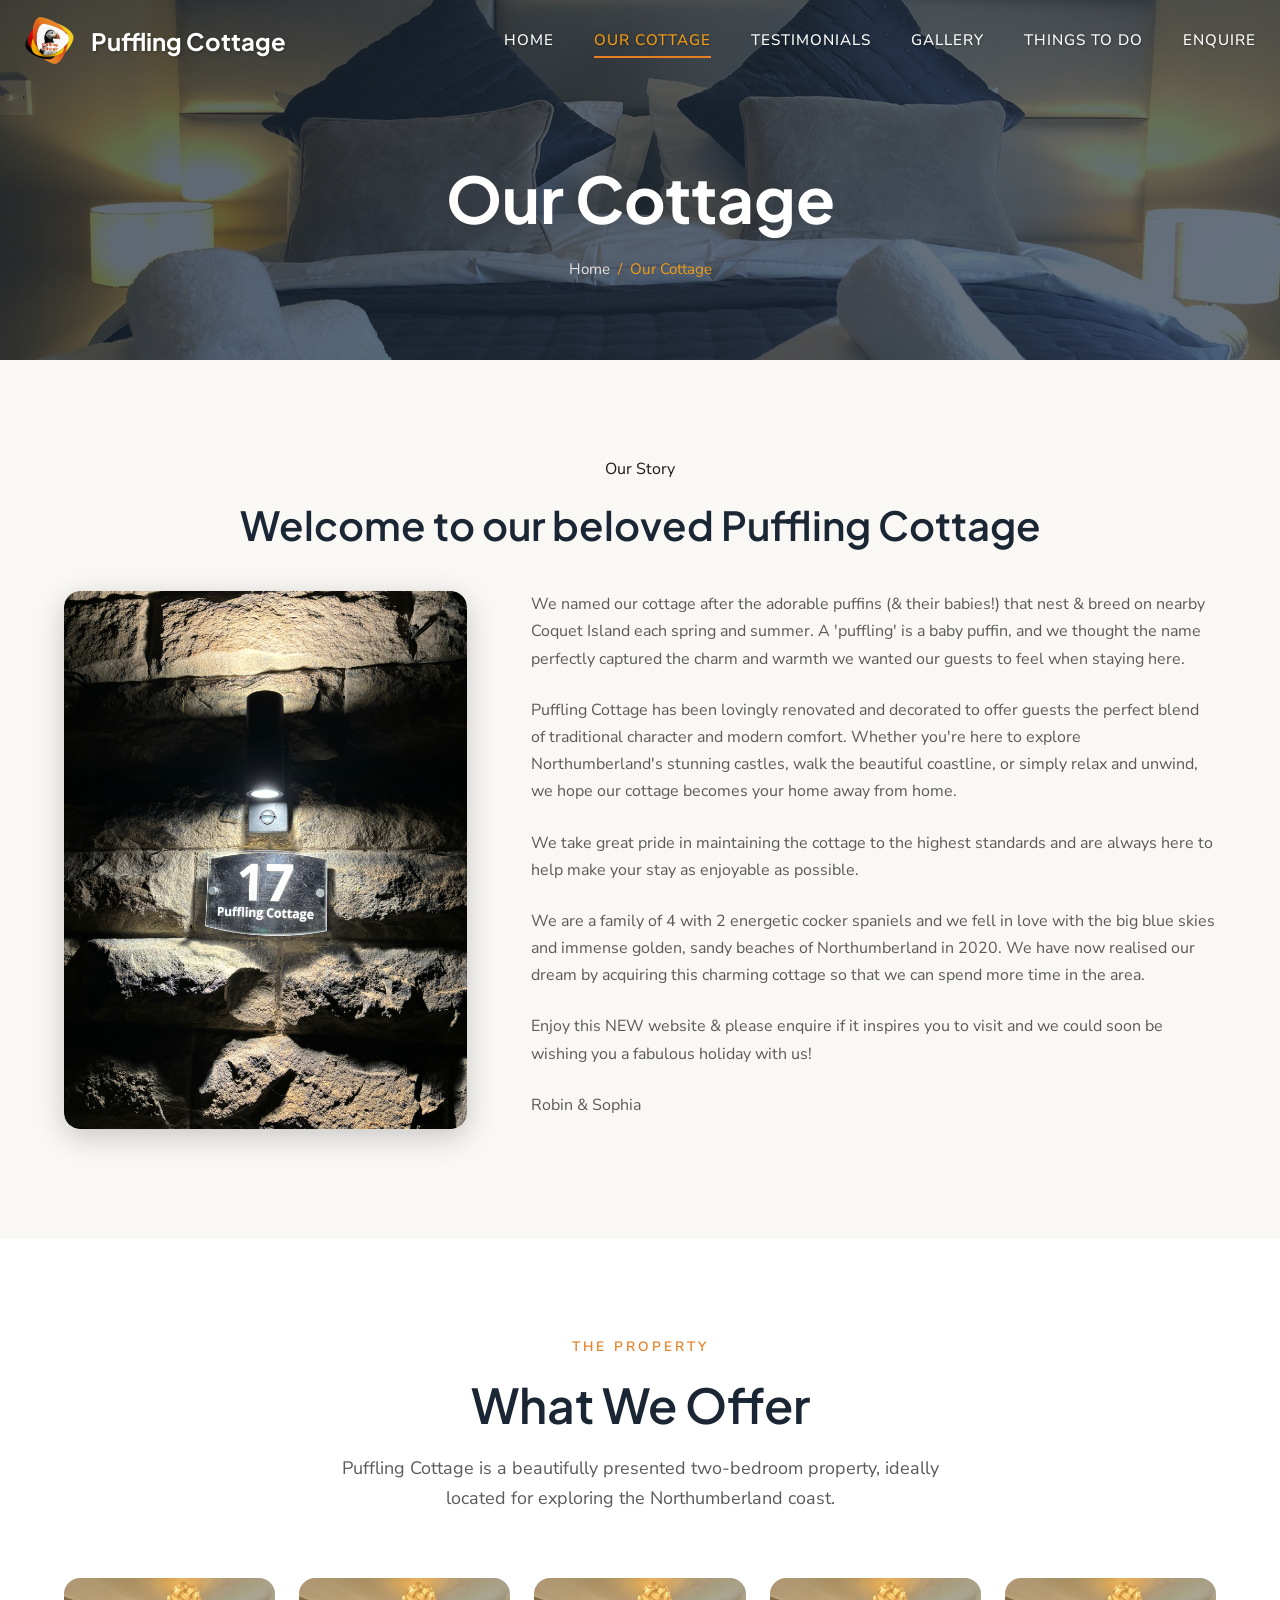
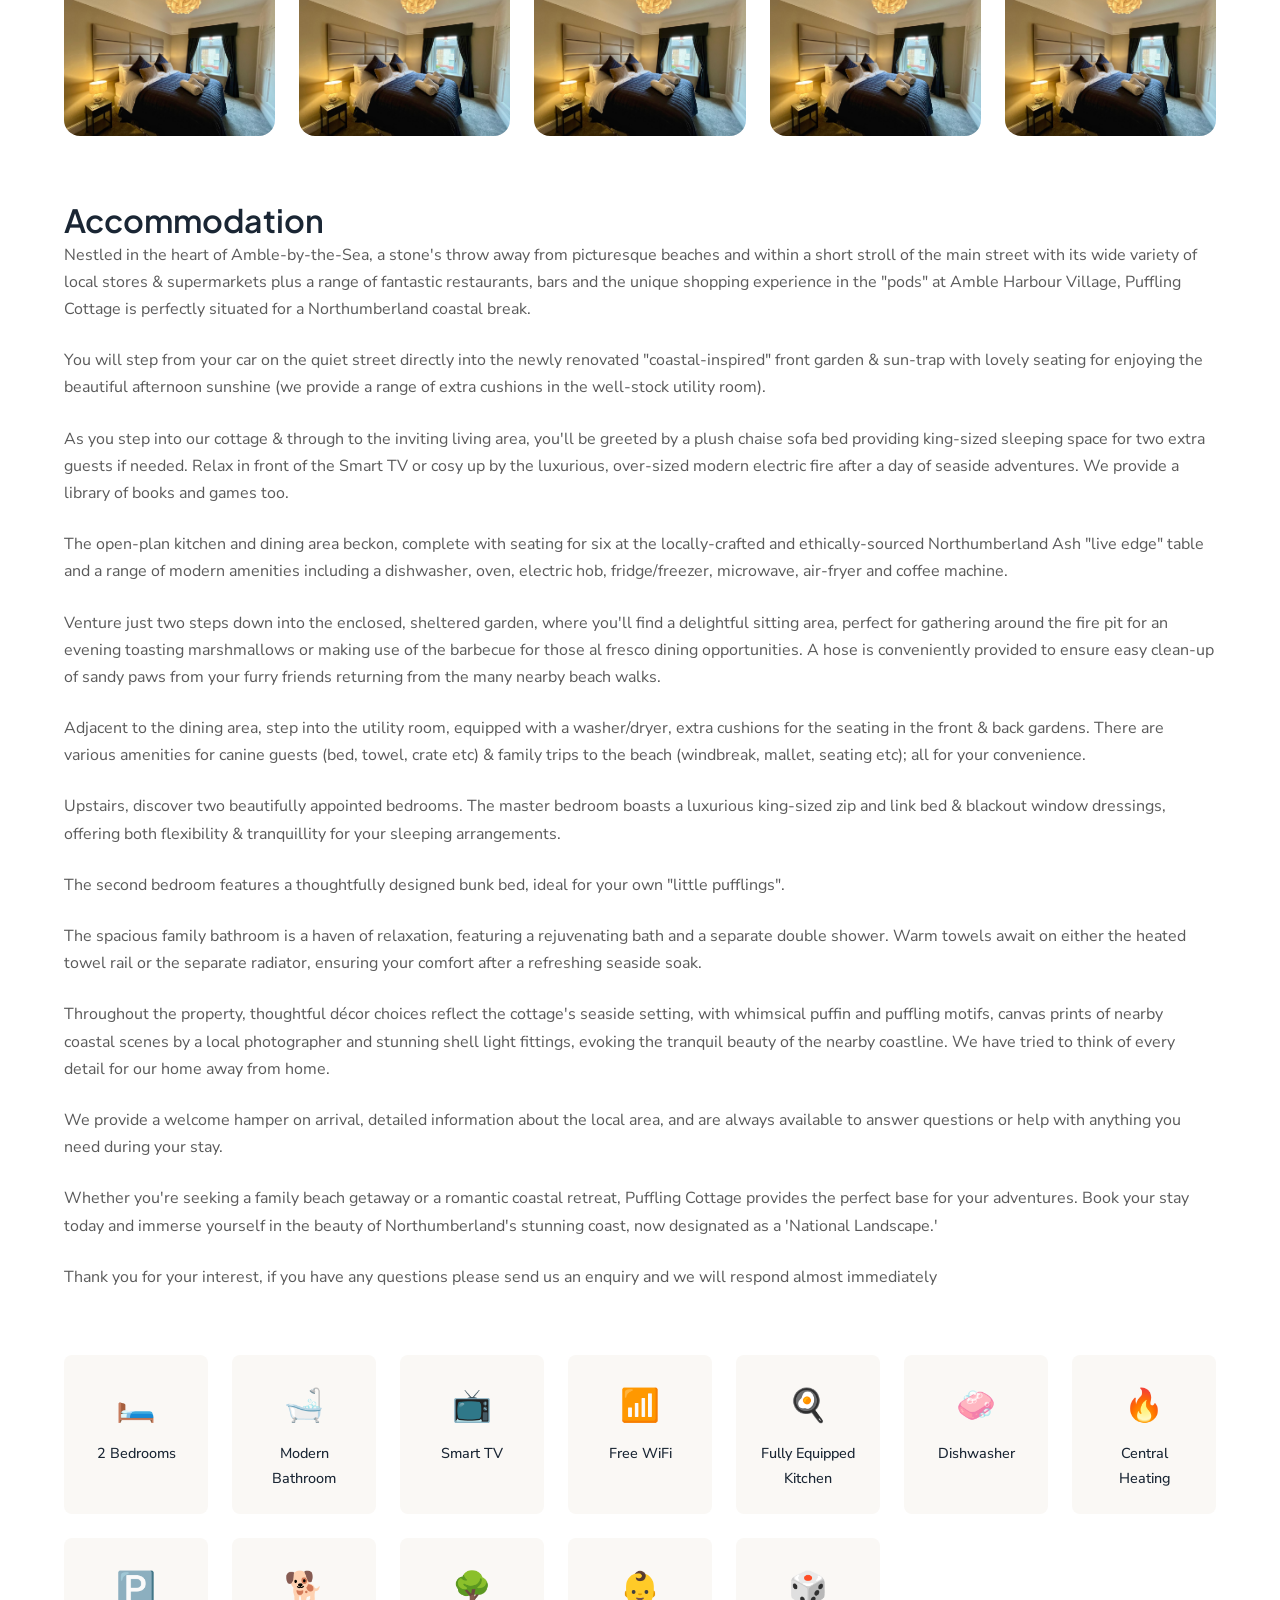
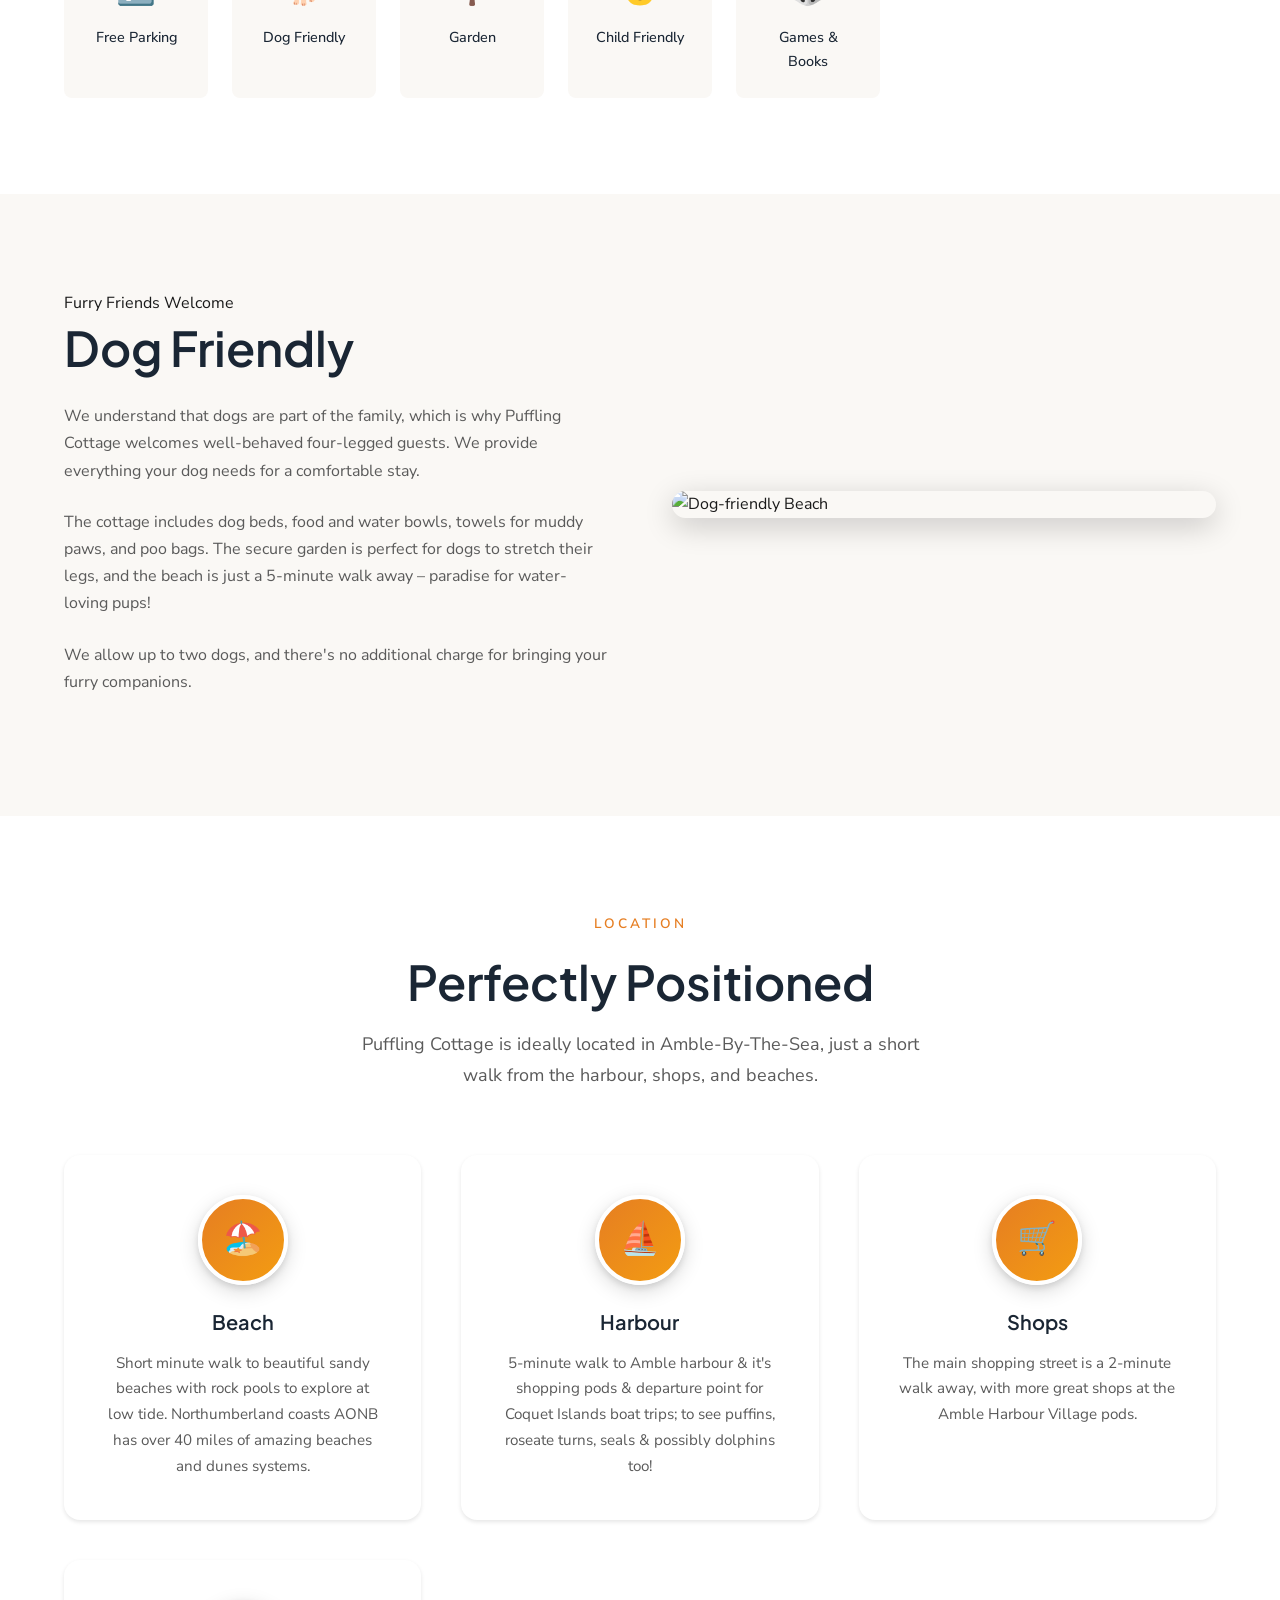
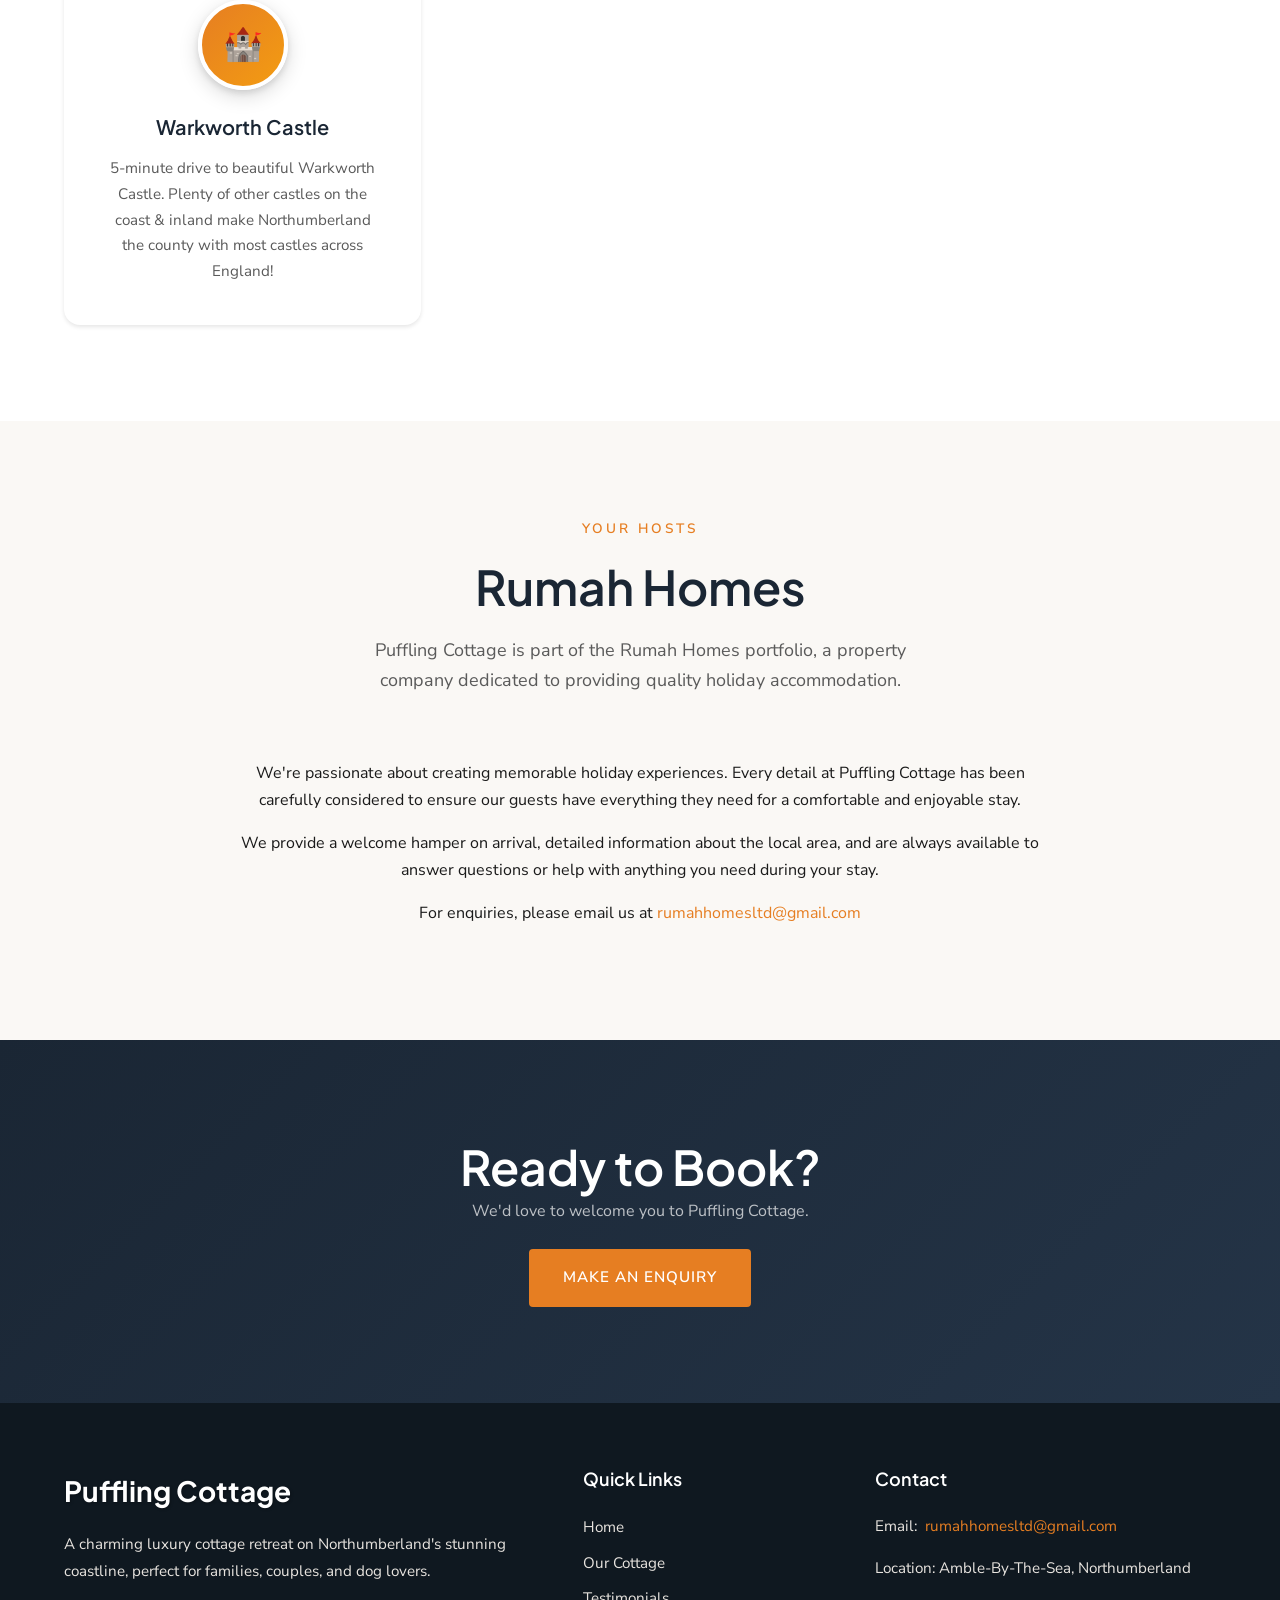
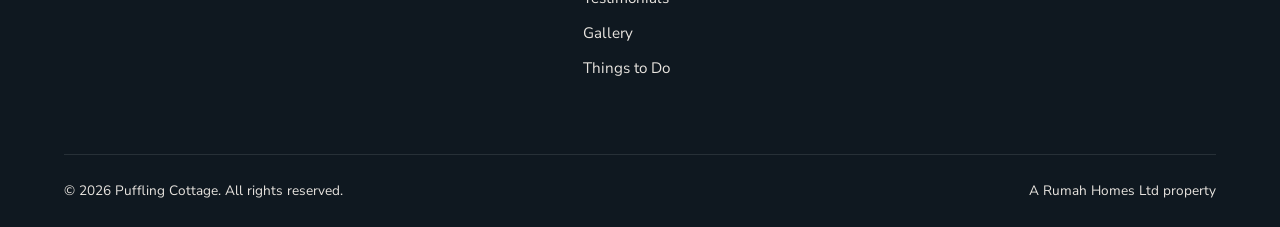
==== about.html @ c9fdc459 "Update about.html" ====
<!DOCTYPE html>
<html lang="en">
<head>
    <meta charset="UTF-8">
    <meta name="viewport" content="width=device-width, initial-scale=1.0">
    <meta name="description" content="About Puffling Cottage - Learn about our charming Northumberland holiday cottage, its amenities, and the story behind the name.">
    
    <title>Our Cottage | Puffling Cottage</title>
    
    <!-- Favicon -->
    <link rel="icon" type="image/png" href="images/New PuffCo Icon No Background 1.png">
    
    <!-- Stylesheets -->
    <link rel="stylesheet" href="css/styles.css">
    
    <!-- Page-specific styles -->
    <style>
        /* Welcome Section - Full Width Heading */
        .welcome-section-header {
            text-align: center;
            margin-bottom: var(--spacing-lg);
        }
        
        .welcome-section-header .overline {
            display: block;
            margin-bottom: var(--spacing-sm);
        }
        
        .welcome-section-header h2 {
            white-space: nowrap;
            font-size: clamp(1.5rem, 4vw, 2.5rem);
        }
        
        .welcome-content {
            display: grid;
            grid-template-columns: 35% 1fr;
            gap: var(--spacing-xl);
            align-items: start;
        }
        
        .welcome-content .about-image {
            width: 100%;
        }
        
        .welcome-content .about-image img {
            width: 100%;
            height: auto;
            border-radius: var(--radius-lg);
            object-fit: cover;
        }
        
        .welcome-content .about-text {
            flex: 1;
        }
        
        .welcome-content .about-text p {
            margin-bottom: var(--spacing-md);
        }
        
        /* Mobile adjustments for Welcome section */
        @media (max-width: 768px) {
            .welcome-section-header h2 {
                white-space: normal;
                font-size: 1.75rem;
            }
            
            .welcome-content {
                grid-template-columns: 1fr;
                gap: var(--spacing-lg);
            }
            
            .welcome-content .about-image {
                order: -1;
                max-width: 100%;
            }
        }
        
        /* Accommodation Images Gallery */
        .accommodation-gallery {
            display: grid;
            grid-template-columns: repeat(5, 1fr);
            gap: var(--spacing-md);
            margin-bottom: var(--spacing-xl);
        }
        
        .accommodation-gallery .gallery-item {
            position: relative;
            aspect-ratio: 4/3;
            border-radius: var(--radius-lg);
            overflow: hidden;
        }
        
        .accommodation-gallery .gallery-item img {
            width: 100%;
            height: 100%;
            object-fit: cover;
            transition: transform 0.3s ease;
        }
        
        .accommodation-gallery .gallery-item:hover img {
            transform: scale(1.05);
        }
        
        /* Tablet: 3 + 2 layout */
        @media (max-width: 1024px) {
            .accommodation-gallery {
                grid-template-columns: repeat(3, 1fr);
            }
        }
        
        /* Mobile: 2 + 2 + 1 layout */
        @media (max-width: 600px) {
            .accommodation-gallery {
                grid-template-columns: repeat(2, 1fr);
            }
        }
    </style>
</head>
<body>
    <!-- Header -->
    <header class="header scrolled">
        <div class="header-inner">
            <a href="index.html" class="logo">
                <img src="images/New PuffCo Icon No Background 1.png" alt="Puffling Cottage Logo">
                <span class="logo-text">Puffling Cottage</span>
            </a>
            
            <nav class="nav">
                <button class="nav-toggle" aria-label="Toggle navigation" aria-expanded="false">
                    <span></span>
                    <span></span>
                    <span></span>
                </button>
                
                <ul class="nav-list">
                    <li><a href="index.html" class="nav-link">Home</a></li>
                    <li><a href="about.html" class="nav-link active">Our Cottage</a></li>
                    <li><a href="testimonials.html" class="nav-link">Testimonials</a></li>
                    <li><a href="gallery.html" class="nav-link">Gallery</a></li>
                    <li><a href="recommendations.html" class="nav-link">Things to Do</a></li>
                    <li><a href="index.html#enquiry" class="nav-link">Enquire</a></li>
                </ul>
            </nav>
        </div>
    </header>

    <!-- Page Header -->
    <section class="page-header">
        <div class="page-header-background">
            <img src="images/Master_Bedroom_1.JPG" alt="Puffling Cottage Luxury Master Bedroom">
        </div>
        <div class="page-header-content">
            <h1>Our Cottage</h1>
            <div class="breadcrumb">
                <a href="index.html">Home</a>
                <span>/</span>
                <span>Our Cottage</span>
            </div>
        </div>
    </section>

    <!-- About The Cottage -->
    <section class="section">
        <div class="container">
            <div class="reveal">
                <!-- Full-width heading -->
                <div class="welcome-section-header">
                    <span class="overline">Our Story</span>
                    <h2>Welcome to our beloved Puffling Cottage</h2>
                </div>
                
                <!-- Image and text side by side -->
                <div class="welcome-content">
                    <div class="about-image">
                        <img src="images/Puffling_Cottage_Sign.jpeg" alt="Puffling Cottage Entrance">
                    </div>
                    <div class="about-text">
                        <p>We named our cottage after the adorable puffins (& their babies!) that nest & breed on nearby Coquet Island each spring and summer. A 'puffling' is a baby puffin, and we thought the name perfectly captured the charm and warmth we wanted our guests to feel when staying here.</p>
                        <p>Puffling Cottage has been lovingly renovated and decorated to offer guests the perfect blend of traditional character and modern comfort. Whether you're here to explore Northumberland's stunning castles, walk the beautiful coastline, or simply relax and unwind, we hope our cottage becomes your home away from home.</p>
                        <p>We take great pride in maintaining the cottage to the highest standards and are always here to help make your stay as enjoyable as possible.</p>
                        <p>We are a family of 4 with 2 energetic cocker spaniels and we fell in love with the big blue skies and immense golden, sandy beaches of Northumberland in 2020.  We have now realised our dream by acquiring this charming cottage so that we can spend more time in the area.</p>
                        <p>Enjoy this NEW website & please enquire if it inspires you to visit and we could soon be wishing you a fabulous holiday with us!</p>
                        <p>Robin & Sophia</p>
                    </div>
                </div>
            </div>
        </div>
    </section>

    <!-- The Property -->
    <section class="section bg-white">
        <div class="container">
            <div class="section-header reveal">
                <span class="overline">The Property</span>
                <h2>What We Offer</h2>
                <p class="subtitle">Puffling Cottage is a beautifully presented two-bedroom property, ideally located for exploring the Northumberland coast.</p>
            </div>
            
            <div class="reveal" style="margin-top: var(--spacing-xl);">
                <!-- 5-Image Gallery for Accommodation -->
                <div class="accommodation-gallery">
                    <div class="gallery-item">
                        <img src="images/Master_Bedroom_3.jpeg" alt="Luxury Master Bedroom">
                    </div>
                    <div class="gallery-item">
                        <img src="images/Master_Bedroom_3.jpeg" alt="Accommodation Image 2">
                    </div>
                    <div class="gallery-item">
                        <img src="images/Master_Bedroom_3.jpeg" alt="Accommodation Image 3">
                    </div>
                    <div class="gallery-item">
                        <img src="images/Master_Bedroom_3.jpeg" alt="Accommodation Image 4">
                    </div>
                    <div class="gallery-item">
                        <img src="images/Master_Bedroom_3.jpeg" alt="Accommodation Image 5">
                    </div>
                </div>
                
                <div class="about-text">
                    <h3>Accommodation</h3>
                    <p>Nestled in the heart of Amble-by-the-Sea, a stone's throw away from picturesque beaches and within a short stroll of the main street with its wide variety of local stores & supermarkets plus a range of fantastic restaurants, bars and the unique shopping experience in the "pods" at Amble Harbour Village, Puffling Cottage is perfectly situated for a Northumberland coastal break.</p>
                    <p>You will step from your car on the quiet street directly into the newly renovated "coastal-inspired" front garden & sun-trap with lovely seating for enjoying the beautiful afternoon sunshine (we provide a range of extra cushions in the well-stock utility room).</p> 
                    <p>As you step into our cottage & through to the inviting living area, you'll be greeted by a plush chaise sofa bed providing king-sized sleeping space for two extra guests if needed. Relax in front of the Smart TV or cosy up by the luxurious, over-sized modern electric fire after a day of seaside adventures. We provide a library of books and games too.</p>
                    <p>The open-plan kitchen and dining area beckon, complete with seating for six at the locally-crafted and ethically-sourced Northumberland Ash "live edge" table and a range of modern amenities including a dishwasher, oven, electric hob, fridge/freezer, microwave, air-fryer and coffee machine.</p>
                    <p>Venture just two steps down into the enclosed, sheltered garden, where you'll find a delightful sitting area, perfect for gathering around the fire pit for an evening toasting marshmallows or making use of the barbecue for those al fresco dining opportunities.  A hose is conveniently provided to ensure easy clean-up of sandy paws from your furry friends returning from the many nearby beach walks.</p>
                    <p>Adjacent to the dining area, step into the utility room, equipped with a washer/dryer, extra cushions for the seating in the front & back gardens. There are various amenities for canine guests (bed, towel, crate etc) & family trips to the beach (windbreak, mallet, seating etc); all for your convenience.</p>
                    <p>Upstairs, discover two beautifully appointed bedrooms. The master bedroom boasts a luxurious king-sized zip and link bed & blackout window dressings, offering both flexibility & tranquillity for your sleeping arrangements.</p>
                    <p>The second bedroom features a thoughtfully designed bunk bed, ideal for your own "little pufflings".</p>
                    <p>The spacious family bathroom is a haven of relaxation, featuring a rejuvenating bath and a separate double shower. Warm towels await on either the heated towel rail or the separate radiator, ensuring your comfort after a refreshing seaside soak.</p>
                    <p>Throughout the property, thoughtful décor choices reflect the cottage's seaside setting, with whimsical puffin and puffling motifs, canvas prints of nearby coastal scenes by a local photographer and stunning shell light fittings, evoking the tranquil beauty of the nearby coastline. We have tried to think of every detail for our home away from home.</p>
                    <p>We provide a welcome hamper on arrival, detailed information about the local area, and are always available to answer questions or help with anything you need during your stay.</p>
                    <p>Whether you're seeking a family beach getaway or a romantic coastal retreat, Puffling Cottage provides the perfect base for your adventures. Book your stay today and immerse yourself in the beauty of Northumberland's stunning coast, now designated as a 'National Landscape.'</p>
                    <p>Thank you for your interest, if you have any questions please send us an enquiry and we will respond almost immediately</p>
                </div>
            </div>
            
            <div class="amenities-grid reveal" style="margin-top: var(--spacing-xl);">
                <div class="amenity-item">
                    <span class="amenity-icon">🛏️</span>
                    <span>2 Bedrooms</span>
                </div>
                <div class="amenity-item">
                    <span class="amenity-icon">🛁</span>
                    <span>Modern Bathroom</span>
                </div>
                <div class="amenity-item">
                    <span class="amenity-icon">📺</span>
                    <span>Smart TV</span>
                </div>
                <div class="amenity-item">
                    <span class="amenity-icon">📶</span>
                    <span>Free WiFi</span>
                </div>
                <div class="amenity-item">
                    <span class="amenity-icon">🍳</span>
                    <span>Fully Equipped Kitchen</span>
                </div>
                <div class="amenity-item">
                    <span class="amenity-icon">🧼</span>
                    <span>Dishwasher</span>
                </div>
                <div class="amenity-item">
                    <span class="amenity-icon">🔥</span>
                    <span>Central Heating</span>
                </div>
                <div class="amenity-item">
                    <span class="amenity-icon">🅿️</span>
                    <span>Free Parking</span>
                </div>
                <div class="amenity-item">
                    <span class="amenity-icon">🐕</span>
                    <span>Dog Friendly</span>
                </div>
                <div class="amenity-item">
                    <span class="amenity-icon">🌳</span>
                    <span>Garden</span>
                </div>
                <div class="amenity-item">
                    <span class="amenity-icon">👶</span>
                    <span>Child Friendly</span>
                </div>
                <div class="amenity-item">
                    <span class="amenity-icon">🎲</span>
                    <span>Games & Books</span>
                </div>
            </div>
        </div>
    </section>

    <!-- Dog Friendly -->
    <section class="section">
        <div class="container">
            <div class="about-content reveal">
                <div class="about-text">
                    <span class="overline">Furry Friends Welcome</span>
                    <h2>Dog Friendly</h2>
                    <p>We understand that dogs are part of the family, which is why Puffling Cottage welcomes well-behaved four-legged guests. We provide everything your dog needs for a comfortable stay.</p>
                    <p>The cottage includes dog beds, food and water bowls, towels for muddy paws, and poo bags. The secure garden is perfect for dogs to stretch their legs, and the beach is just a 5-minute walk away – paradise for water-loving pups!</p>
                    <p>We allow up to two dogs, and there's no additional charge for bringing your furry companions.</p>
                </div>
                <div class="about-image">
                    <img src="images/IMG_1849.JPG" alt="Dog-friendly Beach">
                </div>
            </div>
        </div>
    </section>

    <!-- Location -->
    <section class="section bg-white">
        <div class="container">
            <div class="section-header reveal">
                <span class="overline">Location</span>
                <h2>Perfectly Positioned</h2>
                <p class="subtitle">Puffling Cottage is ideally located in Amble-By-The-Sea, just a short walk from the harbour, shops, and beaches.</p>
            </div>
            
            <div class="features-grid reveal" style="margin-top: var(--spacing-xl);">
                <div class="feature-card">
                    <div class="feature-icon">🏖️</div>
                    <h4>Beach</h4>
                    <p>Short minute walk to beautiful sandy beaches with rock pools to explore at low tide. Northumberland coasts AONB has over 40 miles of amazing beaches and dunes systems.</p>
                </div>
                <div class="feature-card">
                    <div class="feature-icon">⛵</div>
                    <h4>Harbour</h4>
                    <p>5-minute walk to Amble harbour & it's shopping pods & departure point for Coquet Islands boat trips; to see puffins, roseate turns, seals & possibly dolphins too!</p>
                </div>
                <div class="feature-card">
                    <div class="feature-icon">🛒</div>
                    <h4>Shops</h4>
                    <p>The main shopping street is a 2-minute walk away, with more great shops at the Amble Harbour Village pods.</p>
                </div>
                <div class="feature-card">
                    <div class="feature-icon">🏰</div>
                    <h4>Warkworth Castle</h4>
                    <p>5-minute drive to beautiful Warkworth Castle. Plenty of other castles on the coast & inland make Northumberland the county with most castles across England!</p>
                </div>
            </div>
        </div>
    </section>

    <!-- About Rumah Homes -->
    <section class="section">
        <div class="container">
            <div class="section-header reveal">
                <span class="overline">Your Hosts</span>
                <h2>Rumah Homes</h2>
                <p class="subtitle">Puffling Cottage is part of the Rumah Homes portfolio, a property company dedicated to providing quality holiday accommodation.</p>
            </div>
            
            <div class="text-center reveal" style="margin-top: var(--spacing-lg); max-width: 800px; margin-left: auto; margin-right: auto;">
                <p>We're passionate about creating memorable holiday experiences. Every detail at Puffling Cottage has been carefully considered to ensure our guests have everything they need for a comfortable and enjoyable stay.</p>
                <p>We provide a welcome hamper on arrival, detailed information about the local area, and are always available to answer questions or help with anything you need during your stay.</p>
                <p>For enquiries, please email us at <a href="mailto:rumahhomesltd@gmail.com" style="color: var(--color-orange);">rumahhomesltd@gmail.com</a></p>
            </div>
        </div>
    </section>

    <!-- Call to Action -->
    <section class="section enquiry-section">
        <div class="container text-center">
            <h2>Ready to Book?</h2>
            <p class="subtitle" style="color: rgba(255,255,255,0.7);">We'd love to welcome you to Puffling Cottage.</p>
            <div class="mt-2">
                <a href="index.html#enquiry" class="btn btn-primary">Make an Enquiry</a>
            </div>
        </div>
    </section>

    <!-- Footer -->
    <footer class="footer">
        <div class="container">
            <div class="footer-content">
                <div class="footer-brand">
                    <span class="logo-text">Puffling Cottage</span>
                    <p>A charming luxury cottage retreat on Northumberland's stunning coastline, perfect for families, couples, and dog lovers.</p>
                </div>
                
                <div class="footer-links">
                    <h4>Quick Links</h4>
                    <ul>
                        <li><a href="index.html">Home</a></li>
                        <li><a href="about.html">Our Cottage</a></li>
                        <li><a href="testimonials.html">Testimonials</a></li>
                        <li><a href="gallery.html">Gallery</a></li>
                        <li><a href="recommendations.html">Things to Do</a></li>
                    </ul>
                </div>
                
                <div class="footer-contact">
                    <h4>Contact</h4>
                    <p>Email: <a href="mailto:rumahhomesltd@gmail.com">rumahhomesltd@gmail.com</a></p>
                    <p>Location: Amble-By-The-Sea, Northumberland</p>
                </div>
            </div>
            
            <div class="footer-bottom">
                <p>&copy; 2026 Puffling Cottage. All rights reserved.</p>
                <p>A Rumah Homes Ltd property</p>
            </div>
        </div>
    </footer>

    <!-- Scripts -->
    <script src="js/main.js"></script>
</body>
</html>
---- css/styles.css ----
/* ============================================
   PUFFLING COTTAGE - Main Stylesheet
   Colour Palette: Deep navy, warm orange, golden yellow
   Fonts: Plus Jakarta Sans (headings) + Nunito Sans (body)
   ============================================ */

/* Google Fonts Import - Option 4: Plus Jakarta Sans + Nunito Sans */
@import url('https://fonts.googleapis.com/css2?family=Nunito+Sans:wght@300;400;500;600;700&family=Plus+Jakarta+Sans:wght@300;400;500;600;700;800&display=swap');

/* CSS Variables */
:root {
    /* Primary Colours */
    --color-navy: #1a2634;
    --color-navy-light: #243447;
    --color-navy-dark: #0f1820;
    
    /* Puffin Accent Colours */
    --color-orange: #e67e22;
    --color-orange-light: #f39c12;
    --color-orange-dark: #d35400;
    --color-yellow: #f1c40f;
    --color-yellow-light: #f7dc6f;
    
    /* Neutrals */
    --color-cream: #faf8f5;
    --color-cream-dark: #f0ebe3;
    --color-white: #ffffff;
    --color-gray-light: #e8e4df;
    --color-gray: #9a9a9a;
    --color-gray-dark: #5a5a5a;
    --color-black: #1a1a1a;
    
    /* Typography */
    --font-display: 'Plus Jakarta Sans', 'Segoe UI', Tahoma, sans-serif;
    --font-body: 'Nunito Sans', 'Segoe UI', Tahoma, sans-serif;
    
    /* Spacing */
    --spacing-xs: 0.5rem;
    --spacing-sm: 1rem;
    --spacing-md: 1.5rem;
    --spacing-lg: 2.5rem;
    --spacing-xl: 4rem;
    --spacing-xxl: 6rem;
    
    /* Transitions */
    --transition-fast: 0.2s ease;
    --transition-medium: 0.3s ease;
    --transition-slow: 0.5s ease;
    
    /* Shadows */
    --shadow-sm: 0 2px 4px rgba(0, 0, 0, 0.1);
    --shadow-md: 0 4px 12px rgba(0, 0, 0, 0.15);
    --shadow-lg: 0 8px 30px rgba(0, 0, 0, 0.2);
    --shadow-xl: 0 20px 50px rgba(0, 0, 0, 0.3);
    
    /* Border Radius */
    --radius-sm: 4px;
    --radius-md: 8px;
    --radius-lg: 16px;
    --radius-xl: 24px;
}

/* ============================================
   RESET & BASE STYLES
   ============================================ */

*, *::before, *::after {
    box-sizing: border-box;
    margin: 0;
    padding: 0;
}

html {
    scroll-behavior: smooth;
    font-size: 16px;
}

body {
    font-family: var(--font-body);
    font-size: 1rem;
    line-height: 1.7;
    color: var(--color-black);
    background-color: var(--color-cream);
    -webkit-font-smoothing: antialiased;
    -moz-osx-font-smoothing: grayscale;
}

img {
    max-width: 100%;
    height: auto;
    display: block;
}

a {
    color: var(--color-orange);
    text-decoration: none;
    transition: color var(--transition-fast);
}

a:hover {
    color: var(--color-orange-dark);
}

/* ============================================
   TYPOGRAPHY
   ============================================ */

h1, h2, h3, h4, h5, h6 {
    font-family: var(--font-display);
    font-weight: 600;
    line-height: 1.3;
    color: var(--color-navy);
}

h1 {
    font-size: clamp(2.5rem, 5vw, 4rem);
    font-weight: 700;
}

h2 {
    font-size: clamp(2rem, 4vw, 3rem);
}

h3 {
    font-size: clamp(1.5rem, 3vw, 2rem);
}

h4 {
    font-size: 1.25rem;
}

p {
    margin-bottom: var(--spacing-sm);
}

.text-accent {
    color: var(--color-orange);
}

.text-light {
    color: var(--color-white);
}

/* ============================================
   LAYOUT UTILITIES
   ============================================ */

.container {
    width: 100%;
    max-width: 1200px;
    margin: 0 auto;
    padding: 0 var(--spacing-md);
}

.container-wide {
    max-width: 1400px;
}

.container-narrow {
    max-width: 800px;
}

.section {
    padding: var(--spacing-xxl) 0;
}

.section-sm {
    padding: var(--spacing-xl) 0;
}

.section-dark {
    background-color: var(--color-navy);
    color: var(--color-white);
}

.section-dark h1,
.section-dark h2,
.section-dark h3,
.section-dark h4 {
    color: var(--color-white);
}

.section-cream {
    background-color: var(--color-cream-dark);
}

/* Background utilities */
.bg-white {
    background-color: var(--color-white);
}

.bg-cream {
    background-color: var(--color-cream);
}

.bg-cream-dark {
    background-color: var(--color-cream-dark);
}

/* ============================================
   HEADER & NAVIGATION
   ============================================ */

.header {
    position: fixed;
    top: 0;
    left: 0;
    right: 0;
    z-index: 1000;
    background-color: transparent;
    transition: background-color var(--transition-medium), box-shadow var(--transition-medium);
}

.header.scrolled {
    background-color: var(--color-navy);
    box-shadow: var(--shadow-md);
}

.header-inner {
    display: flex;
    justify-content: space-between;
    align-items: center;
    padding: var(--spacing-sm) var(--spacing-md);
    max-width: 1400px;
    margin: 0 auto;
}

.logo {
    display: flex;
    align-items: center;
    gap: var(--spacing-sm);
}

.logo img {
    height: 50px;
    width: auto;
}

.logo-text {
    font-family: var(--font-display);
    font-size: 1.5rem;
    font-weight: 700;
    color: var(--color-white);
    text-shadow: 1px 1px 3px rgba(0, 0, 0, 0.3);
}

.nav {
    display: flex;
    align-items: center;
}

.nav-list {
    display: flex;
    list-style: none;
    gap: var(--spacing-lg);
}

.nav-link {
    font-family: var(--font-body);
    font-size: 0.95rem;
    font-weight: 500;
    color: var(--color-white);
    text-transform: uppercase;
    letter-spacing: 1px;
    padding: var(--spacing-xs) 0;
    position: relative;
    text-shadow: 1px 1px 3px rgba(0, 0, 0, 0.3);
}

.nav-link::after {
    content: '';
    position: absolute;
    bottom: 0;
    left: 0;
    width: 0;
    height: 2px;
    background-color: var(--color-orange);
    transition: width var(--transition-medium);
}

.nav-link:hover,
.nav-link.active {
    color: var(--color-orange-light);
}

.nav-link:hover::after,
.nav-link.active::after {
    width: 100%;
}

/* Mobile Menu Toggle */
.nav-toggle {
    display: none;
    flex-direction: column;
    gap: 5px;
    background: none;
    border: none;
    cursor: pointer;
    padding: var(--spacing-xs);
}

.nav-toggle span {
    display: block;
    width: 25px;
    height: 2px;
    background-color: var(--color-white);
    transition: var(--transition-fast);
}

/* Mobile Navigation */
@media (max-width: 768px) {
    .nav-toggle {
        display: flex;
    }
    
    .nav-list {
        position: fixed;
        top: 70px;
        left: 0;
        right: 0;
        background-color: var(--color-navy);
        flex-direction: column;
        align-items: center;
        gap: 0;
        padding: var(--spacing-md) 0;
        transform: translateY(-150%);
        opacity: 0;
        transition: transform var(--transition-medium), opacity var(--transition-medium);
    }
    
    .nav-list.active {
        transform: translateY(0);
        opacity: 1;
    }
    
    .nav-link {
        padding: var(--spacing-sm) var(--spacing-md);
        text-shadow: none;
    }
}

/* ============================================
   HERO SECTION
   ============================================ */

.hero {
    position: relative;
    min-height: 100vh;
    display: flex;
    align-items: center;
    justify-content: center;
    overflow: hidden;
}

.hero-background {
    position: absolute;
    top: 0;
    left: 0;
    right: 0;
    bottom: 0;
    z-index: -1;
}

.hero-background img {
    width: 100%;
    height: 100%;
    object-fit: cover;
}

.hero-overlay {
    position: absolute;
    top: 0;
    left: 0;
    right: 0;
    bottom: 0;
    background: linear-gradient(
        135deg,
        rgba(26, 38, 52, 0.85) 0%,
        rgba(26, 38, 52, 0.6) 50%,
        rgba(26, 38, 52, 0.75) 100%
    );
}

.hero-content {
    position: relative;
    z-index: 1;
    text-align: center;
    padding: var(--spacing-xl);
    max-width: 900px;
}

.hero-logo {
    width: 150px;
    height: auto;
    margin: 0 auto var(--spacing-lg);
    animation: fadeInDown 1s ease;
}

.hero-title {
    font-size: clamp(3rem, 6vw, 5rem);
    color: var(--color-white);
    margin-bottom: var(--spacing-md);
    animation: fadeInUp 1s ease 0.2s both;
}

.hero-title .accent {
    color: var(--color-orange-light);
}

.hero-subtitle {
    font-family: var(--font-display);
    font-size: clamp(1.25rem, 2.5vw, 1.75rem);
    font-weight: 400;
    font-style: italic;
    color: var(--color-cream);
    margin-bottom: var(--spacing-lg);
    animation: fadeInUp 1s ease 0.4s both;
}

.hero-cta {
    display: flex;
    gap: var(--spacing-md);
    justify-content: center;
    flex-wrap: wrap;
    animation: fadeInUp 1s ease 0.6s both;
}

/* ============================================
   BUTTONS
   ============================================ */

.btn {
    display: inline-flex;
    align-items: center;
    justify-content: center;
    gap: var(--spacing-xs);
    padding: 0.875rem 2rem;
    font-family: var(--font-body);
    font-size: 0.95rem;
    font-weight: 600;
    text-transform: uppercase;
    letter-spacing: 1px;
    border: 2px solid transparent;
    border-radius: var(--radius-sm);
    cursor: pointer;
    transition: all var(--transition-medium);
}

.btn-primary {
    background-color: var(--color-orange);
    color: var(--color-white);
    border-color: var(--color-orange);
}

.btn-primary:hover {
    background-color: var(--color-orange-dark);
    border-color: var(--color-orange-dark);
    color: var(--color-white);
    transform: translateY(-2px);
    box-shadow: var(--shadow-md);
}

.btn-secondary {
    background-color: transparent;
    color: var(--color-white);
    border-color: var(--color-white);
}

.btn-secondary:hover {
    background-color: var(--color-white);
    color: var(--color-navy);
    transform: translateY(-2px);
}

.btn-outline {
    background-color: transparent;
    color: var(--color-orange);
    border-color: var(--color-orange);
}

.btn-outline:hover {
    background-color: var(--color-orange);
    color: var(--color-white);
    transform: translateY(-2px);
}

/* ============================================
   SECTION HEADERS
   ============================================ */

.section-header {
    text-align: center;
    margin-bottom: var(--spacing-xl);
}

.section-header .overline {
    display: block;
    font-family: var(--font-body);
    font-size: 0.85rem;
    font-weight: 600;
    text-transform: uppercase;
    letter-spacing: 3px;
    color: var(--color-orange);
    margin-bottom: var(--spacing-sm);
}

.section-header h2 {
    margin-bottom: var(--spacing-sm);
}

.section-header .subtitle {
    font-size: 1.125rem;
    color: var(--color-gray-dark);
    max-width: 600px;
    margin: 0 auto;
}

.section-dark .section-header .subtitle {
    color: var(--color-gray-light);
}

/* Enquiry section header text colors */
.enquiry-section .section-header h2 {
    color: var(--color-white);
}

.enquiry-section .section-header .subtitle {
    color: var(--color-gray-light);
}

/* Direct h2 and subtitle styling for enquiry-section (without section-header wrapper) */
.enquiry-section h2 {
    color: var(--color-white);
}

.enquiry-section .subtitle {
    color: rgba(255, 255, 255, 0.7);
}

/* Decorative Divider */
.divider {
    display: flex;
    align-items: center;
    justify-content: center;
    gap: var(--spacing-sm);
    margin: var(--spacing-md) 0;
}

.divider::before,
.divider::after {
    content: '';
    width: 50px;
    height: 1px;
    background-color: var(--color-orange);
}

.divider-icon {
    font-size: 1.5rem;
}

/* Divider with photo icon */
.divider-icon img {
    width: 60px;
    height: 60px;
    border-radius: 50%;
    object-fit: cover;
    box-shadow: 0 4px 15px rgba(0, 0, 0, 0.2);
    border: 3px solid var(--color-orange);
}

/* ============================================
   FEATURE CARDS WITH PHOTO ICONS
   ============================================ */

.features-grid {
    display: grid;
    grid-template-columns: repeat(auto-fit, minmax(280px, 1fr));
    gap: var(--spacing-lg);
}

.feature-card {
    background-color: var(--color-white);
    padding: var(--spacing-lg);
    border-radius: var(--radius-lg);
    text-align: center;
    box-shadow: var(--shadow-sm);
    transition: transform var(--transition-medium), box-shadow var(--transition-medium);
}

.feature-card:hover {
    transform: translateY(-5px);
    box-shadow: var(--shadow-lg);
}

/* Photo Icon Styling - Rounded with Shadow */
.feature-icon {
    width: 90px;
    height: 90px;
    margin: 0 auto var(--spacing-md);
    border-radius: 50%;
    display: flex;
    align-items: center;
    justify-content: center;
    font-size: 2rem;
    overflow: hidden;
    box-shadow: 0 6px 20px rgba(0, 0, 0, 0.15), 0 3px 6px rgba(0, 0, 0, 0.1);
    border: 4px solid var(--color-white);
    position: relative;
    transition: transform var(--transition-medium), box-shadow var(--transition-medium);
}

.feature-card:hover .feature-icon {
    transform: scale(1.05);
    box-shadow: 0 8px 25px rgba(0, 0, 0, 0.2), 0 4px 8px rgba(0, 0, 0, 0.12);
}

/* Photo icons */
.feature-icon.photo-icon {
    background-color: var(--color-gray-light);
}

.feature-icon.photo-icon img {
    width: 100%;
    height: 100%;
    object-fit: cover;
}

/* Emoji/text icons - gradient background */
.feature-icon:not(.photo-icon) {
    background: linear-gradient(135deg, var(--color-orange) 0%, var(--color-orange-light) 100%);
    color: var(--color-white);
}

.feature-card h4 {
    margin-bottom: var(--spacing-sm);
    color: var(--color-navy);
}

.feature-card p {
    color: var(--color-gray-dark);
    font-size: 0.95rem;
    margin-bottom: 0;
}

/* ============================================
   GALLERY
   ============================================ */

.gallery-grid {
    display: grid;
    grid-template-columns: repeat(auto-fit, minmax(280px, 1fr));
    gap: var(--spacing-md);
}

.gallery-item {
    position: relative;
    border-radius: var(--radius-lg);
    overflow: hidden;
    aspect-ratio: 4/3;
    cursor: pointer;
}

.gallery-item img {
    width: 100%;
    height: 100%;
    object-fit: cover;
    transition: transform var(--transition-slow);
}

.gallery-item:hover img {
    transform: scale(1.05);
}

.gallery-item-overlay {
    position: absolute;
    top: 0;
    left: 0;
    right: 0;
    bottom: 0;
    background: linear-gradient(to top, rgba(26, 38, 52, 0.9) 0%, transparent 50%);
    display: flex;
    align-items: flex-end;
    padding: var(--spacing-md);
    opacity: 0;
    transition: opacity var(--transition-medium);
}

.gallery-item:hover .gallery-item-overlay {
    opacity: 1;
}

.gallery-item-caption {
    color: var(--color-white);
    font-weight: 500;
}

/* Reveal animation for gallery items */
.gallery-grid .gallery-item {
    opacity: 0;
    transform: translateY(20px);
    animation: galleryReveal 0.5s ease forwards;
}

.gallery-grid .gallery-item:nth-child(1) { animation-delay: 0.1s; }
.gallery-grid .gallery-item:nth-child(2) { animation-delay: 0.15s; }
.gallery-grid .gallery-item:nth-child(3) { animation-delay: 0.2s; }
.gallery-grid .gallery-item:nth-child(4) { animation-delay: 0.25s; }
.gallery-grid .gallery-item:nth-child(5) { animation-delay: 0.3s; }
.gallery-grid .gallery-item:nth-child(6) { animation-delay: 0.35s; }
.gallery-grid .gallery-item:nth-child(7) { animation-delay: 0.4s; }
.gallery-grid .gallery-item:nth-child(8) { animation-delay: 0.45s; }
.gallery-grid .gallery-item:nth-child(9) { animation-delay: 0.5s; }
.gallery-grid .gallery-item:nth-child(10) { animation-delay: 0.55s; }
.gallery-grid .gallery-item:nth-child(11) { animation-delay: 0.6s; }
.gallery-grid .gallery-item:nth-child(12) { animation-delay: 0.65s; }

@keyframes galleryReveal {
    to {
        opacity: 1;
        transform: translateY(0);
    }
}

/* Gallery Preview (Homepage - 3 items) */
.gallery-preview {
    display: grid;
    grid-template-columns: repeat(3, 1fr);
    gap: var(--spacing-md);
}

@media (max-width: 768px) {
    .gallery-preview {
        grid-template-columns: 1fr;
    }
}

/* Featured Gallery (Homepage - 5 items grid) */
.gallery-featured {
    display: grid;
    grid-template-columns: repeat(6, 1fr);
    grid-template-rows: repeat(2, 250px);
    gap: var(--spacing-md);
}

.gallery-featured .gallery-item:nth-child(1) {
    grid-column: span 2;
    grid-row: span 2;
}

.gallery-featured .gallery-item:nth-child(2),
.gallery-featured .gallery-item:nth-child(3) {
    grid-column: span 2;
}

.gallery-featured .gallery-item:nth-child(4),
.gallery-featured .gallery-item:nth-child(5) {
    grid-column: span 2;
}

@media (max-width: 992px) {
    .gallery-featured {
        grid-template-columns: repeat(2, 1fr);
        grid-template-rows: auto;
    }
    
    .gallery-featured .gallery-item {
        grid-column: span 1 !important;
        grid-row: span 1 !important;
        aspect-ratio: 4/3;
    }
    
    .gallery-featured .gallery-item:nth-child(1) {
        grid-column: span 2 !important;
    }
}

/* ============================================
   LIGHTBOX
   ============================================ */

.lightbox {
    position: fixed;
    top: 0;
    left: 0;
    right: 0;
    bottom: 0;
    background-color: rgba(0, 0, 0, 0.95);
    z-index: 2000;
    display: none;
    align-items: center;
    justify-content: center;
    opacity: 0;
    transition: opacity var(--transition-medium);
}

.lightbox.active {
    display: flex;
    opacity: 1;
}

.lightbox-content {
    position: relative;
    max-width: 90vw;
    max-height: 90vh;
}

.lightbox-content img {
    max-width: 100%;
    max-height: 85vh;
    object-fit: contain;
    border-radius: var(--radius-sm);
}

.lightbox-close {
    position: absolute;
    top: -40px;
    right: 0;
    background: none;
    border: none;
    color: var(--color-white);
    font-size: 2rem;
    cursor: pointer;
    padding: var(--spacing-xs);
    transition: color var(--transition-fast);
}

.lightbox-close:hover {
    color: var(--color-orange);
}

.lightbox-nav {
    position: absolute;
    top: 50%;
    transform: translateY(-50%);
    background: rgba(255, 255, 255, 0.1);
    border: none;
    color: var(--color-white);
    font-size: 2rem;
    padding: var(--spacing-md) var(--spacing-sm);
    cursor: pointer;
    transition: background var(--transition-fast);
}

.lightbox-nav:hover {
    background: rgba(255, 255, 255, 0.2);
}

.lightbox-prev {
    left: -60px;
}

.lightbox-next {
    right: -60px;
}

.lightbox-caption {
    text-align: center;
    color: var(--color-white);
    margin-top: var(--spacing-sm);
    font-size: 0.95rem;
}

/* ============================================
   TESTIMONIALS - Masonry Style Layout
   ============================================ */

/* Masonry-style layout using CSS columns for variable height cards */
.testimonials-grid {
    column-count: 2;
    column-gap: var(--spacing-lg);
}

.testimonial-card {
    background-color: var(--color-white);
    padding: var(--spacing-lg);
    border-radius: var(--radius-lg);
    box-shadow: var(--shadow-sm);
    position: relative;
    break-inside: avoid;
    margin-bottom: var(--spacing-lg);
    display: inline-block;
    width: 100%;
}

.testimonial-card::before {
    content: '"';
    font-family: var(--font-display);
    font-size: 6rem;
    color: var(--color-orange);
    opacity: 0.2;
    position: absolute;
    top: 10px;
    left: 20px;
    line-height: 1;
}

.testimonial-stars {
    display: flex;
    gap: 4px;
    margin-bottom: var(--spacing-md);
}

.testimonial-stars .star {
    color: var(--color-yellow);
    font-size: 1.25rem;
}

.testimonial-stars .star.empty {
    color: var(--color-gray-light);
}

.testimonial-text {
    font-size: 1.05rem;
    line-height: 1.8;
    color: var(--color-gray-dark);
    margin-bottom: var(--spacing-md);
    position: relative;
    z-index: 1;
}

.testimonial-author {
    display: flex;
    align-items: center;
    gap: var(--spacing-sm);
    padding-top: var(--spacing-md);
    border-top: 1px solid var(--color-gray-light);
}

.testimonial-author-avatar {
    width: 50px;
    height: 50px;
    border-radius: 50%;
    background: linear-gradient(135deg, var(--color-orange) 0%, var(--color-orange-light) 100%);
    display: flex;
    align-items: center;
    justify-content: center;
    font-family: var(--font-display);
    font-size: 1.25rem;
    font-weight: 600;
    color: var(--color-white);
    flex-shrink: 0;
}

.testimonial-author-info h5 {
    font-family: var(--font-body);
    font-weight: 600;
    font-size: 1rem;
    margin-bottom: 2px;
}

.testimonial-author-info span {
    font-size: 0.85rem;
    color: var(--color-gray);
}

/* Featured Testimonials (Homepage - 2 columns) */
.testimonials-featured {
    column-count: 2;
    column-gap: var(--spacing-lg);
}

/* Rating Summary */
.rating-summary {
    text-align: center;
    margin-bottom: var(--spacing-xl);
    padding: var(--spacing-lg);
    background-color: var(--color-white);
    border-radius: var(--radius-lg);
    box-shadow: var(--shadow-sm);
    max-width: 400px;
    margin-left: auto;
    margin-right: auto;
}

.rating-summary .average-score {
    font-family: var(--font-display);
    font-size: 4rem;
    font-weight: 700;
    color: var(--color-navy);
    line-height: 1;
    margin-bottom: var(--spacing-xs);
}

.rating-summary .rating-stars {
    display: flex;
    justify-content: center;
    gap: 4px;
    margin-bottom: var(--spacing-sm);
}

.rating-summary .rating-stars .star {
    color: var(--color-yellow);
    font-size: 1.75rem;
}

.rating-summary .review-count {
    color: var(--color-gray);
    font-size: 0.95rem;
    margin-bottom: 0;
}

@media (max-width: 768px) {
    .testimonials-grid,
    .testimonials-featured {
        column-count: 1;
    }
}

/* ============================================
   RECOMMENDATIONS
   ============================================ */

.recommendations-grid {
    display: grid;
    grid-template-columns: repeat(auto-fit, minmax(320px, 1fr));
    gap: var(--spacing-lg);
}

.recommendation-card {
    background-color: var(--color-white);
    border-radius: var(--radius-lg);
    overflow: hidden;
    box-shadow: var(--shadow-sm);
    transition: transform var(--transition-medium), box-shadow var(--transition-medium);
}

.recommendation-card:hover {
    transform: translateY(-5px);
    box-shadow: var(--shadow-lg);
}

.recommendation-image {
    position: relative;
    height: 200px;
    overflow: hidden;
}

.recommendation-image img {
    width: 100%;
    height: 100%;
    object-fit: cover;
    transition: transform var(--transition-slow);
}

.recommendation-card:hover .recommendation-image img {
    transform: scale(1.05);
}

/* Small badge/label for recommendation cards (optional use) */
.recommendation-badge {
    position: absolute;
    top: var(--spacing-sm);
    left: var(--spacing-sm);
    background-color: var(--color-orange);
    color: var(--color-white);
    font-size: 0.75rem;
    font-weight: 600;
    text-transform: uppercase;
    letter-spacing: 1px;
    padding: 4px 12px;
    border-radius: var(--radius-sm);
}

/* Section wrapper for recommendation categories (Castles, Nature, Food, etc.) */
.recommendation-section {
    margin-bottom: var(--spacing-lg);
}

.recommendation-content {
    padding: var(--spacing-md);
}

.recommendation-content h4 {
    margin-bottom: var(--spacing-xs);
}

.recommendation-content p {
    color: var(--color-gray-dark);
    font-size: 0.95rem;
    margin-bottom: var(--spacing-sm);
}

.recommendation-meta {
    display: flex;
    gap: var(--spacing-md);
    font-size: 0.85rem;
    color: var(--color-gray);
}

.recommendation-meta span {
    display: flex;
    align-items: center;
    gap: 4px;
}

/* ============================================
   ENQUIRY FORM
   ============================================ */

.enquiry-section {
    background: linear-gradient(135deg, var(--color-navy) 0%, var(--color-navy-light) 100%);
}

/* Two-column layout wrapper */
.enquiry-wrapper {
    display: grid;
    grid-template-columns: 1fr 1.2fr;
    gap: var(--spacing-xl);
    align-items: start;
}

.enquiry-info h2 {
    color: var(--color-white);
    margin-bottom: var(--spacing-md);
}

.enquiry-info p {
    color: var(--color-gray-light);
    margin-bottom: var(--spacing-lg);
}

.enquiry-contact-item {
    display: flex;
    align-items: center;
    gap: var(--spacing-sm);
    margin-bottom: var(--spacing-md);
    color: var(--color-cream);
}

.enquiry-contact-item .icon {
    width: 40px;
    height: 40px;
    background-color: var(--color-orange);
    border-radius: 50%;
    display: flex;
    align-items: center;
    justify-content: center;
    font-size: 1rem;
}

/* Standalone form styling (new index.html structure) */
.enquiry-form {
    background-color: var(--color-white);
    padding: var(--spacing-xl);
    border-radius: var(--radius-lg);
    box-shadow: var(--shadow-xl);
    max-width: 800px;
    margin: 0 auto;
}

.enquiry-form h3 {
    margin-bottom: var(--spacing-md);
}

.form-row {
    display: grid;
    grid-template-columns: repeat(2, 1fr);
    gap: var(--spacing-md);
    margin-bottom: var(--spacing-md);
}

@media (max-width: 600px) {
    .form-row {
        grid-template-columns: 1fr;
    }
}

.form-group {
    margin-bottom: var(--spacing-sm);
}

.form-group.full-width {
    grid-column: 1 / -1;
}

.form-group label {
    display: block;
    font-weight: 500;
    margin-bottom: var(--spacing-xs);
    color: var(--color-navy);
}

.form-group label .required {
    color: var(--color-orange);
}

.form-group input,
.form-group select,
.form-group textarea {
    width: 100%;
    padding: 0.875rem 1rem;
    font-family: var(--font-body);
    font-size: 1rem;
    border: 2px solid var(--color-gray-light);
    border-radius: var(--radius-sm);
    transition: border-color var(--transition-fast), box-shadow var(--transition-fast);
    background-color: var(--color-white);
}

.form-group input:focus,
.form-group select:focus,
.form-group textarea:focus {
    outline: none;
    border-color: var(--color-orange);
    box-shadow: 0 0 0 3px rgba(230, 126, 34, 0.2);
}

.form-group textarea {
    resize: vertical;
    min-height: 120px;
}

.form-group-inline {
    display: flex;
    gap: var(--spacing-md);
}

.form-group-inline .form-group {
    flex: 1;
}

.form-submit {
    text-align: center;
    margin-top: var(--spacing-md);
}

@media (max-width: 992px) {
    .enquiry-wrapper {
        grid-template-columns: 1fr;
    }
}

/* ============================================
   ABOUT PAGE
   ============================================ */

.about-hero {
    position: relative;
    min-height: 50vh;
    display: flex;
    align-items: center;
    justify-content: center;
}

.about-content {
    display: grid;
    grid-template-columns: 1fr 1fr;
    gap: var(--spacing-xl);
    align-items: center;
}

.about-text h2 {
    margin-bottom: var(--spacing-md);
}

.about-text p {
    color: var(--color-gray-dark);
    margin-bottom: var(--spacing-md);
}

.about-image {
    border-radius: var(--radius-lg);
    overflow: hidden;
    box-shadow: var(--shadow-lg);
}

.about-image img {
    width: 100%;
    height: auto;
}

@media (max-width: 768px) {
    .about-content {
        grid-template-columns: 1fr;
    }
}

/* Property Highlights */
.highlights-list {
    list-style: none;
}

.highlights-list li {
    display: flex;
    align-items: flex-start;
    gap: var(--spacing-sm);
    margin-bottom: var(--spacing-sm);
}

.highlights-list .check-icon {
    color: var(--color-orange);
    font-size: 1.25rem;
    flex-shrink: 0;
    margin-top: 2px;
}

/* Amenities Grid */
.amenities-grid {
    display: grid;
    grid-template-columns: repeat(auto-fit, minmax(140px, 1fr));
    gap: var(--spacing-md);
}

.amenity-item {
    display: flex;
    flex-direction: column;
    align-items: center;
    text-align: center;
    padding: var(--spacing-md);
    background-color: var(--color-cream);
    border-radius: var(--radius-md);
    transition: transform var(--transition-fast), box-shadow var(--transition-fast);
}

.amenity-item:hover {
    transform: translateY(-3px);
    box-shadow: var(--shadow-sm);
}

.amenity-icon {
    font-size: 2rem;
    margin-bottom: var(--spacing-xs);
}

.amenity-item span:last-child {
    font-size: 0.9rem;
    font-weight: 500;
    color: var(--color-navy);
}

/* ============================================
   FOOTER
   ============================================ */

.footer {
    background-color: var(--color-navy-dark);
    color: var(--color-gray-light);
    padding: var(--spacing-xl) 0 var(--spacing-md);
}

/* New footer structure (footer-content) */
.footer-content {
    display: grid;
    grid-template-columns: 2fr 1fr 1.5fr;
    gap: var(--spacing-xl);
    margin-bottom: var(--spacing-xl);
}

.footer-content .logo-text {
    font-size: 1.75rem;
    margin-bottom: var(--spacing-sm);
    display: block;
}

.footer-content > div h4 {
    font-family: var(--font-display);
    font-size: 1.125rem;
    font-weight: 600;
    color: var(--color-white);
    margin-bottom: var(--spacing-md);
}

.footer-content ul {
    list-style: none;
}

.footer-content ul li {
    margin-bottom: var(--spacing-xs);
}

.footer-content ul a,
.footer-links a {
    color: var(--color-gray-light);
    font-size: 0.95rem;
    transition: color var(--transition-fast);
}

.footer-content ul a:hover,
.footer-links a:hover {
    color: var(--color-orange-light);
}

/* Legacy footer structure (footer-grid) */
.footer-grid {
    display: grid;
    grid-template-columns: 2fr 1fr 1fr 1.5fr;
    gap: var(--spacing-xl);
    margin-bottom: var(--spacing-xl);
}

.footer-brand .logo {
    margin-bottom: var(--spacing-md);
}

.footer-brand .logo img {
    height: 60px;
}

.footer-brand p {
    font-size: 0.95rem;
    line-height: 1.8;
    margin-bottom: 0;
}

.footer-heading {
    font-family: var(--font-display);
    font-size: 1.125rem;
    font-weight: 600;
    color: var(--color-white);
    margin-bottom: var(--spacing-md);
}

.footer-links {
    list-style: none;
}

.footer-links li {
    margin-bottom: var(--spacing-xs);
}

.footer-contact p {
    display: flex;
    align-items: center;
    gap: var(--spacing-xs);
    margin-bottom: var(--spacing-sm);
    font-size: 0.95rem;
}

.footer-contact .icon {
    color: var(--color-orange);
}

.footer-bottom {
    padding-top: var(--spacing-md);
    border-top: 1px solid rgba(255, 255, 255, 0.1);
    display: flex;
    justify-content: space-between;
    align-items: center;
    flex-wrap: wrap;
    gap: var(--spacing-sm);
}

.footer-bottom p {
    font-size: 0.85rem;
    margin-bottom: 0;
}

.footer-bottom a {
    color: var(--color-orange-light);
}

@media (max-width: 992px) {
    .footer-grid,
    .footer-content {
        grid-template-columns: 1fr 1fr;
    }
}

@media (max-width: 576px) {
    .footer-grid,
    .footer-content {
        grid-template-columns: 1fr;
    }
    
    .footer-bottom {
        flex-direction: column;
        text-align: center;
    }
}

/* ============================================
   ANIMATIONS
   ============================================ */

@keyframes fadeInUp {
    from {
        opacity: 0;
        transform: translateY(30px);
    }
    to {
        opacity: 1;
        transform: translateY(0);
    }
}

@keyframes fadeInDown {
    from {
        opacity: 0;
        transform: translateY(-30px);
    }
    to {
        opacity: 1;
        transform: translateY(0);
    }
}

@keyframes fadeIn {
    from {
        opacity: 0;
    }
    to {
        opacity: 1;
    }
}

/* Scroll Reveal Animation */
.reveal {
    opacity: 0;
    transform: translateY(30px);
    transition: opacity 0.6s ease, transform 0.6s ease;
}

.reveal.visible {
    opacity: 1;
    transform: translateY(0);
}

/* ============================================
   PAGE HEADER (Inner Pages)
   ============================================ */

.page-header {
    position: relative;
    min-height: 40vh;
    display: flex;
    align-items: center;
    justify-content: center;
    background: linear-gradient(135deg, var(--color-navy) 0%, var(--color-navy-light) 100%);
    padding-top: 80px;
}

.page-header-background {
    position: absolute;
    top: 0;
    left: 0;
    right: 0;
    bottom: 0;
    z-index: 0;
}

.page-header-background img {
    width: 100%;
    height: 100%;
    object-fit: cover;
    opacity: 0.3;
}

.page-header-content {
    position: relative;
    z-index: 1;
    text-align: center;
    padding: var(--spacing-xl);
}

.page-header-content h1 {
    color: var(--color-white);
    margin-bottom: var(--spacing-sm);
}

.page-header-content .breadcrumb {
    display: flex;
    justify-content: center;
    gap: var(--spacing-xs);
    font-size: 0.95rem;
}

.page-header-content .breadcrumb a {
    color: var(--color-gray-light);
}

.page-header-content .breadcrumb a:hover {
    color: var(--color-orange-light);
}

.page-header-content .breadcrumb span {
    color: var(--color-orange-light);
}

/* ============================================
   UTILITY CLASSES
   ============================================ */

.text-center {
    text-align: center;
}

.text-left {
    text-align: left;
}

.text-right {
    text-align: right;
}

.mb-0 { margin-bottom: 0; }
.mb-1 { margin-bottom: var(--spacing-sm); }
.mb-2 { margin-bottom: var(--spacing-md); }
.mb-3 { margin-bottom: var(--spacing-lg); }
.mb-4 { margin-bottom: var(--spacing-xl); }

.mt-0 { margin-top: 0; }
.mt-1 { margin-top: var(--spacing-sm); }
.mt-2 { margin-top: var(--spacing-md); }
.mt-3 { margin-top: var(--spacing-lg); }
.mt-4 { margin-top: var(--spacing-xl); }

.py-1 { padding-top: var(--spacing-sm); padding-bottom: var(--spacing-sm); }
.py-2 { padding-top: var(--spacing-md); padding-bottom: var(--spacing-md); }
.py-3 { padding-top: var(--spacing-lg); padding-bottom: var(--spacing-lg); }

.hidden {
    display: none !important;
}

.sr-only {
    position: absolute;
    width: 1px;
    height: 1px;
    padding: 0;
    margin: -1px;
    overflow: hidden;
    clip: rect(0, 0, 0, 0);
    white-space: nowrap;
    border: 0;
}

/* Gallery Filter Buttons */
.gallery-filters {
    display: flex;
    justify-content: center;
    gap: var(--spacing-sm);
    margin-bottom: var(--spacing-xl);
    flex-wrap: wrap;
}

.filter-btn {
    padding: 0.5rem 1.25rem;
    font-family: var(--font-body);
    font-size: 0.9rem;
    font-weight: 500;
    background-color: transparent;
    border: 2px solid var(--color-gray-light);
    border-radius: var(--radius-xl);
    cursor: pointer;
    transition: all var(--transition-fast);
}

.filter-btn:hover,
.filter-btn.active {
    background-color: var(--color-orange);
    border-color: var(--color-orange);
    color: var(--color-white);
}

/* Back to Top Button */
.back-to-top {
    position: fixed;
    bottom: 30px;
    right: 30px;
    width: 50px;
    height: 50px;
    background-color: var(--color-orange);
    color: var(--color-white);
    border: none;
    border-radius: 50%;
    cursor: pointer;
    font-size: 1.25rem;
    display: flex;
    align-items: center;
    justify-content: center;
    opacity: 0;
    visibility: hidden;
    transition: all var(--transition-medium);
    z-index: 999;
    box-shadow: var(--shadow-md);
}

.back-to-top.visible {
    opacity: 1;
    visibility: visible;
}

.back-to-top:hover {
    background-color: var(--color-orange-dark);
    transform: translateY(-3px);
}

/* Category Header for Recommendations */
.category-header {
    display: flex;
    align-items: center;
    gap: var(--spacing-sm);
    margin-bottom: var(--spacing-lg);
}

.category-header .category-icon {
    font-size: 2rem;
}

.category-header h3 {
    margin: 0;
}
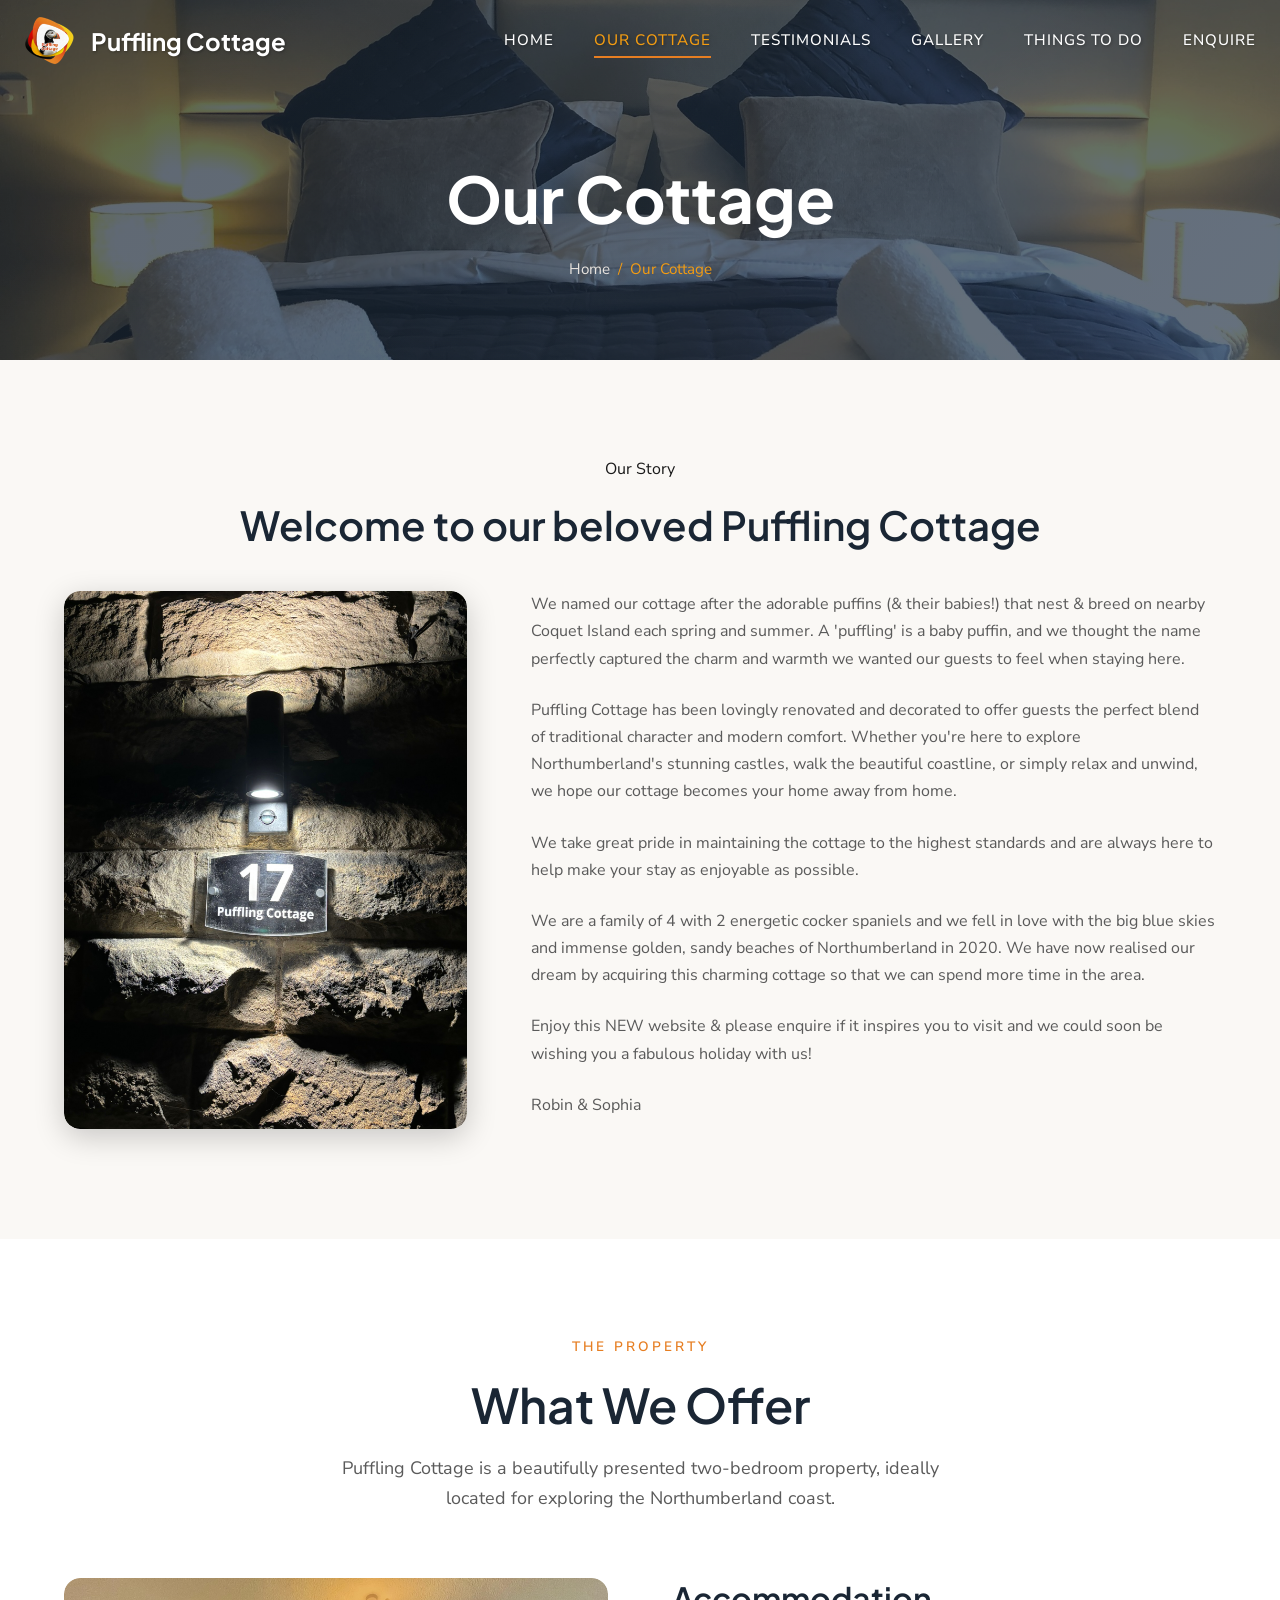
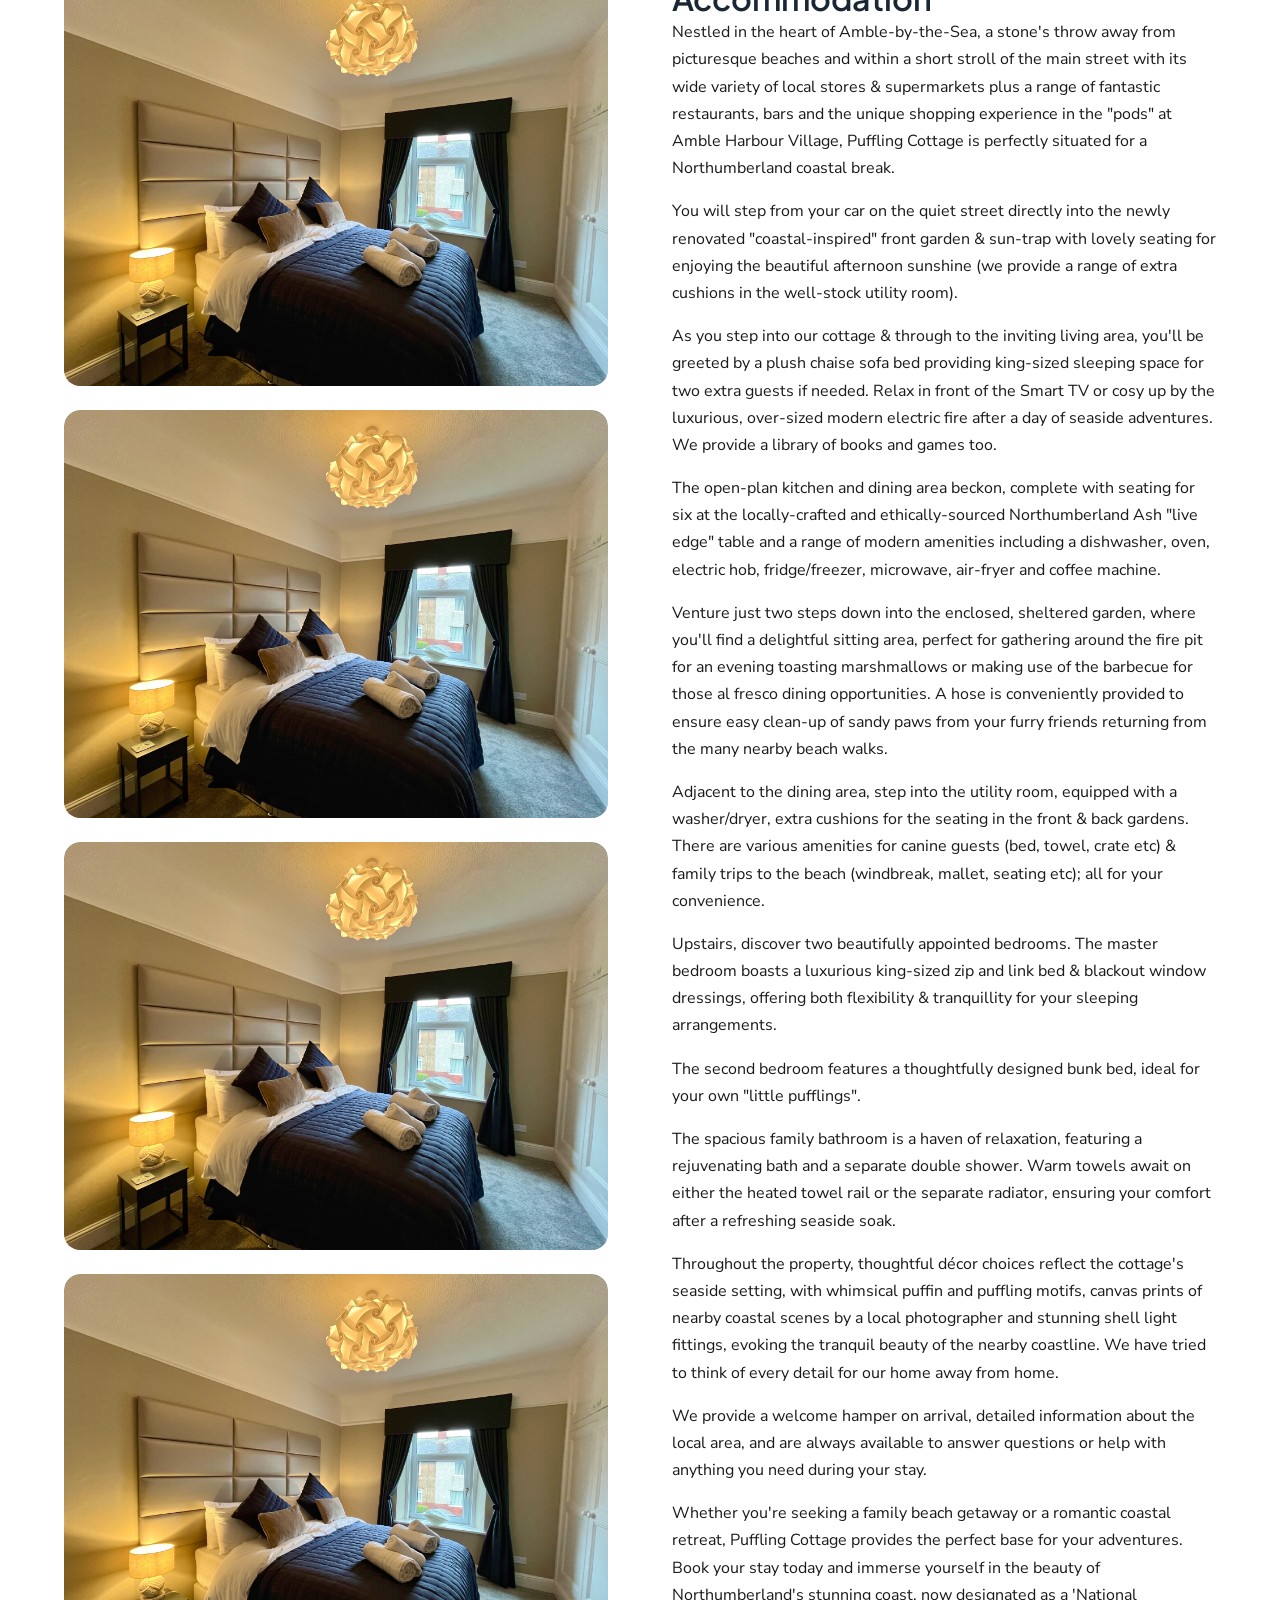
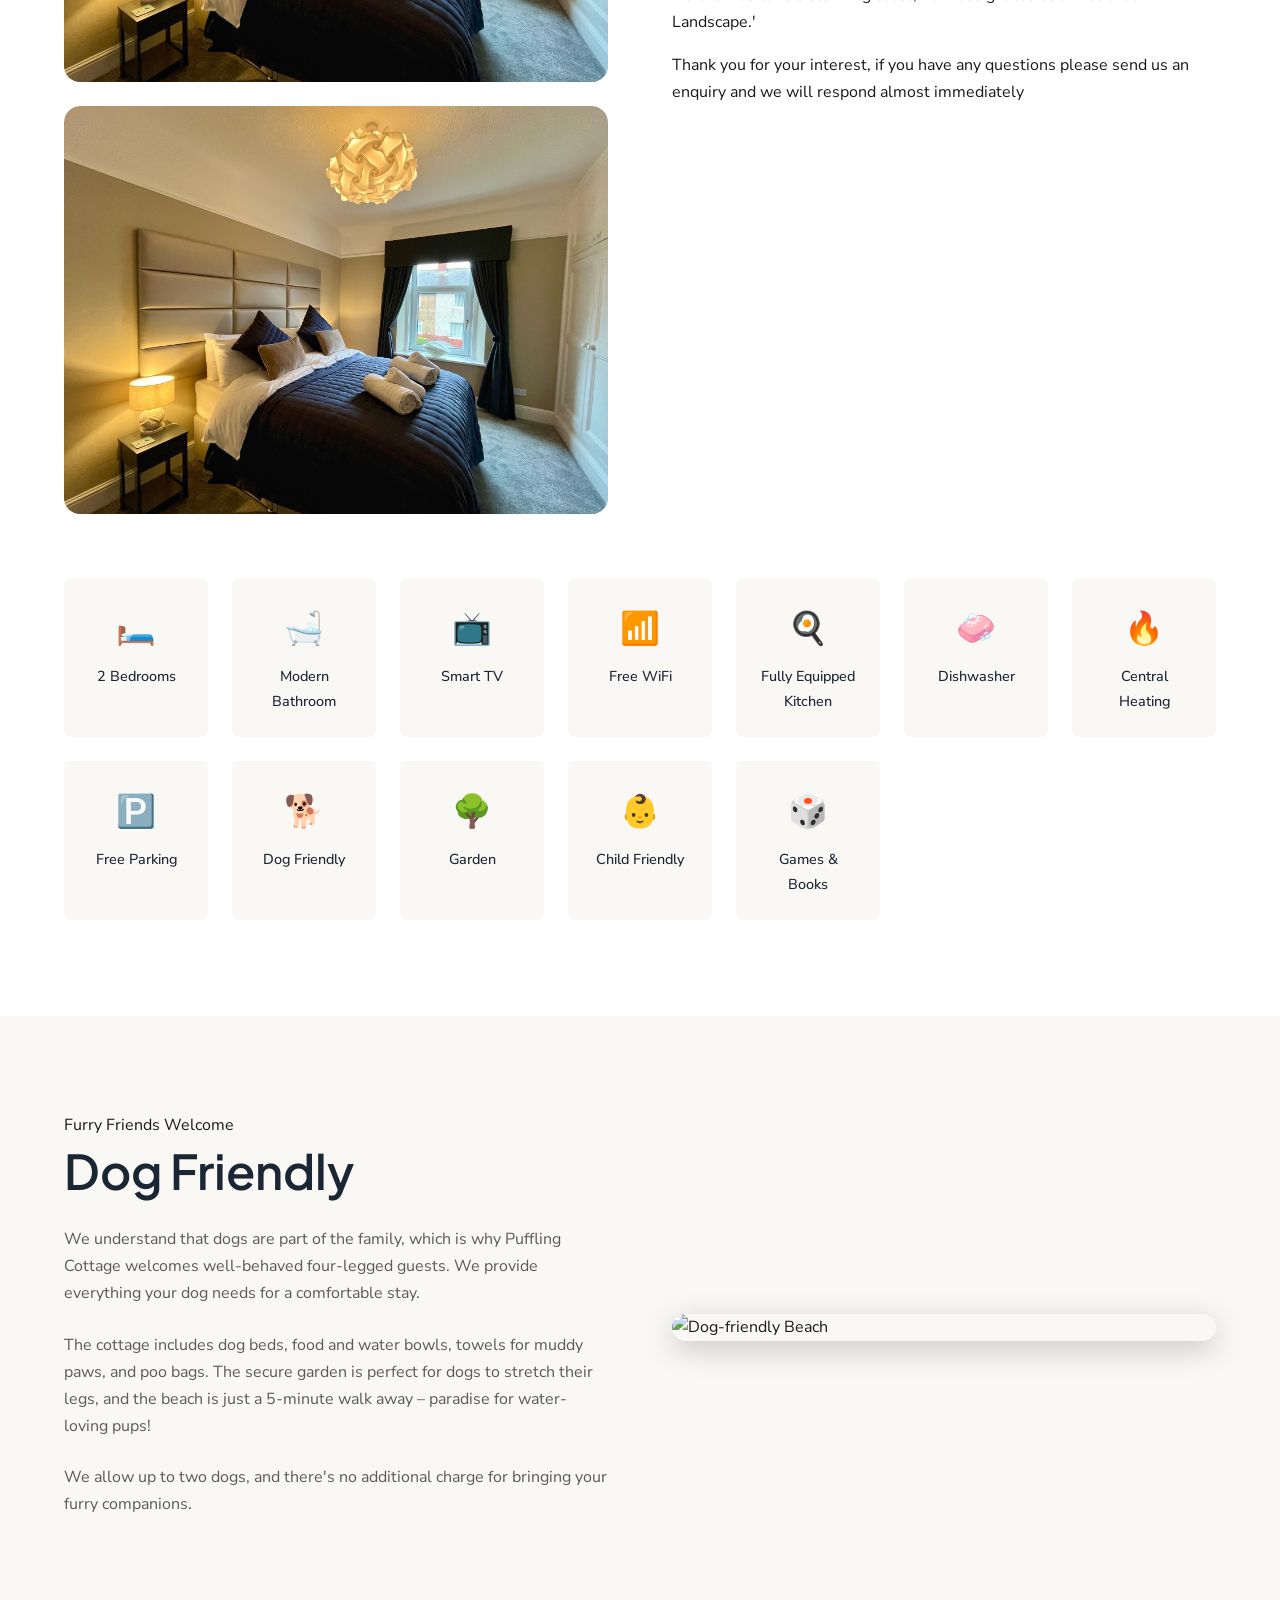
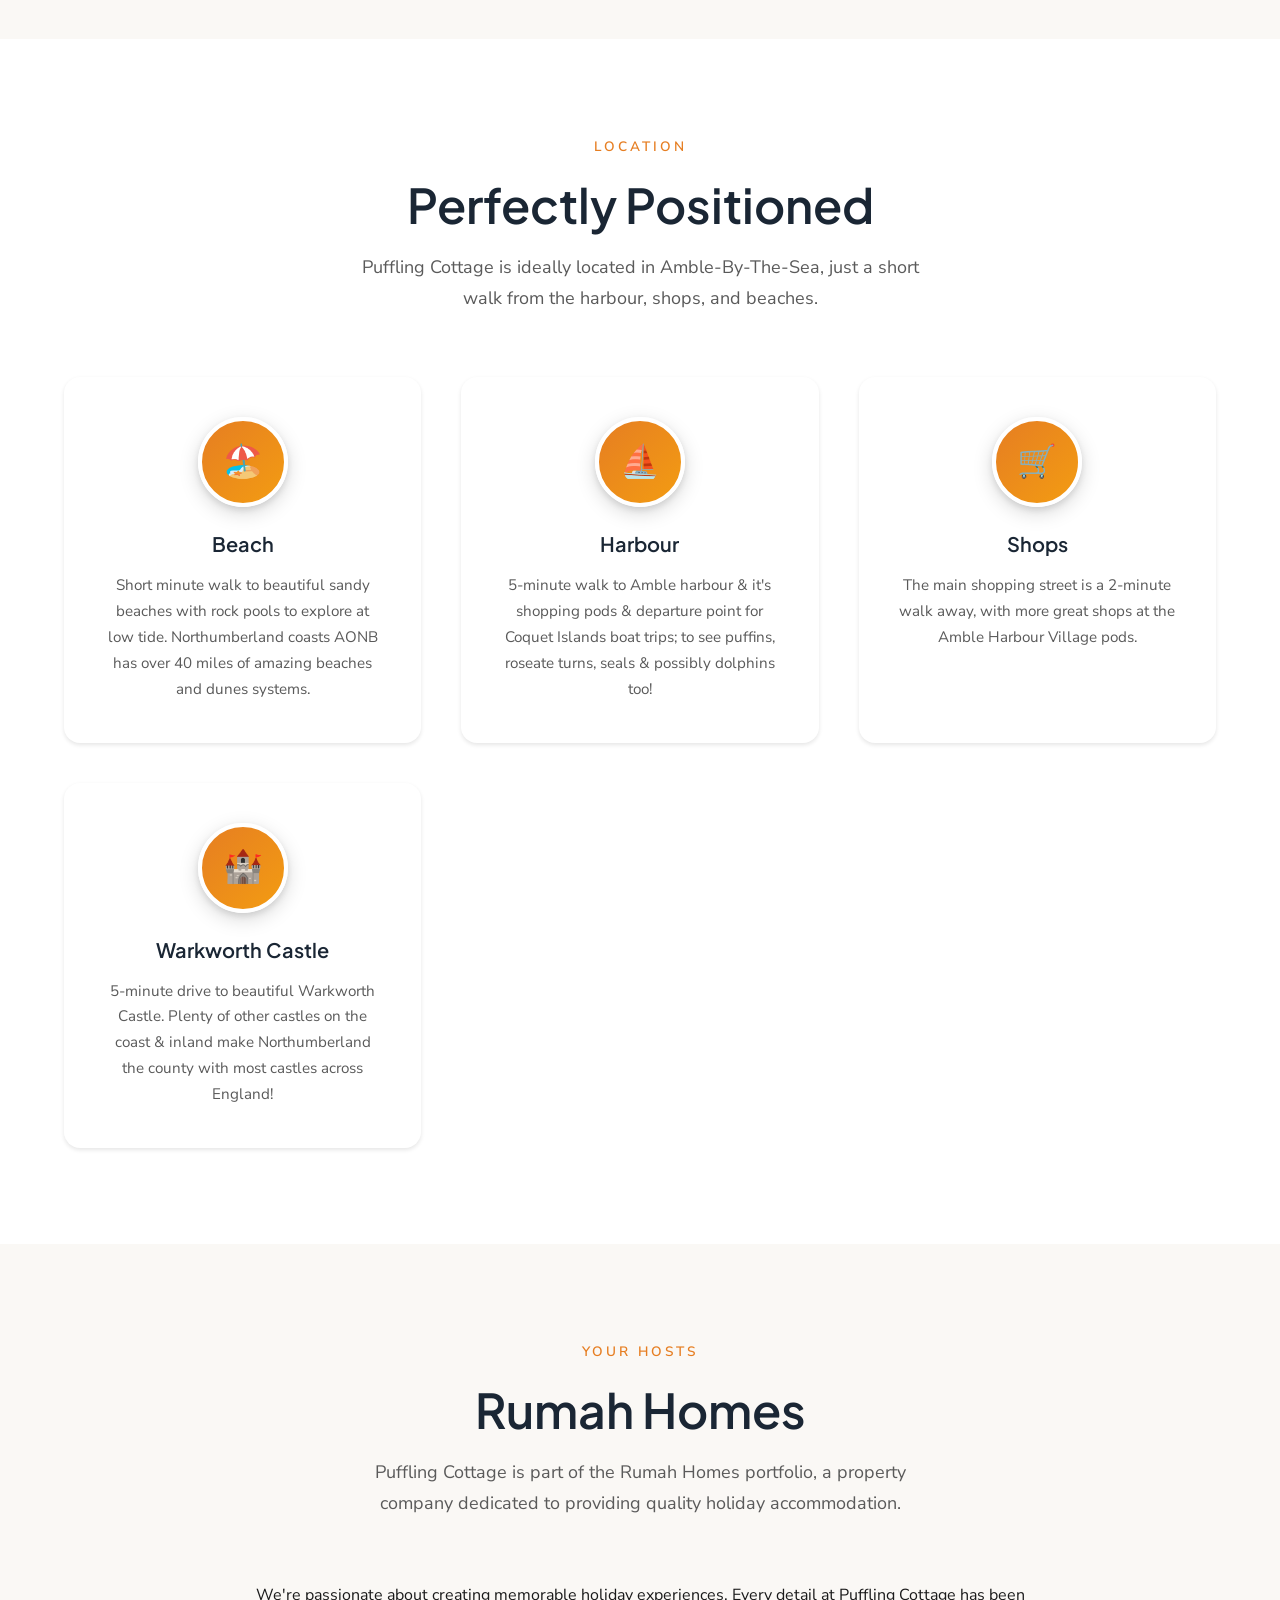
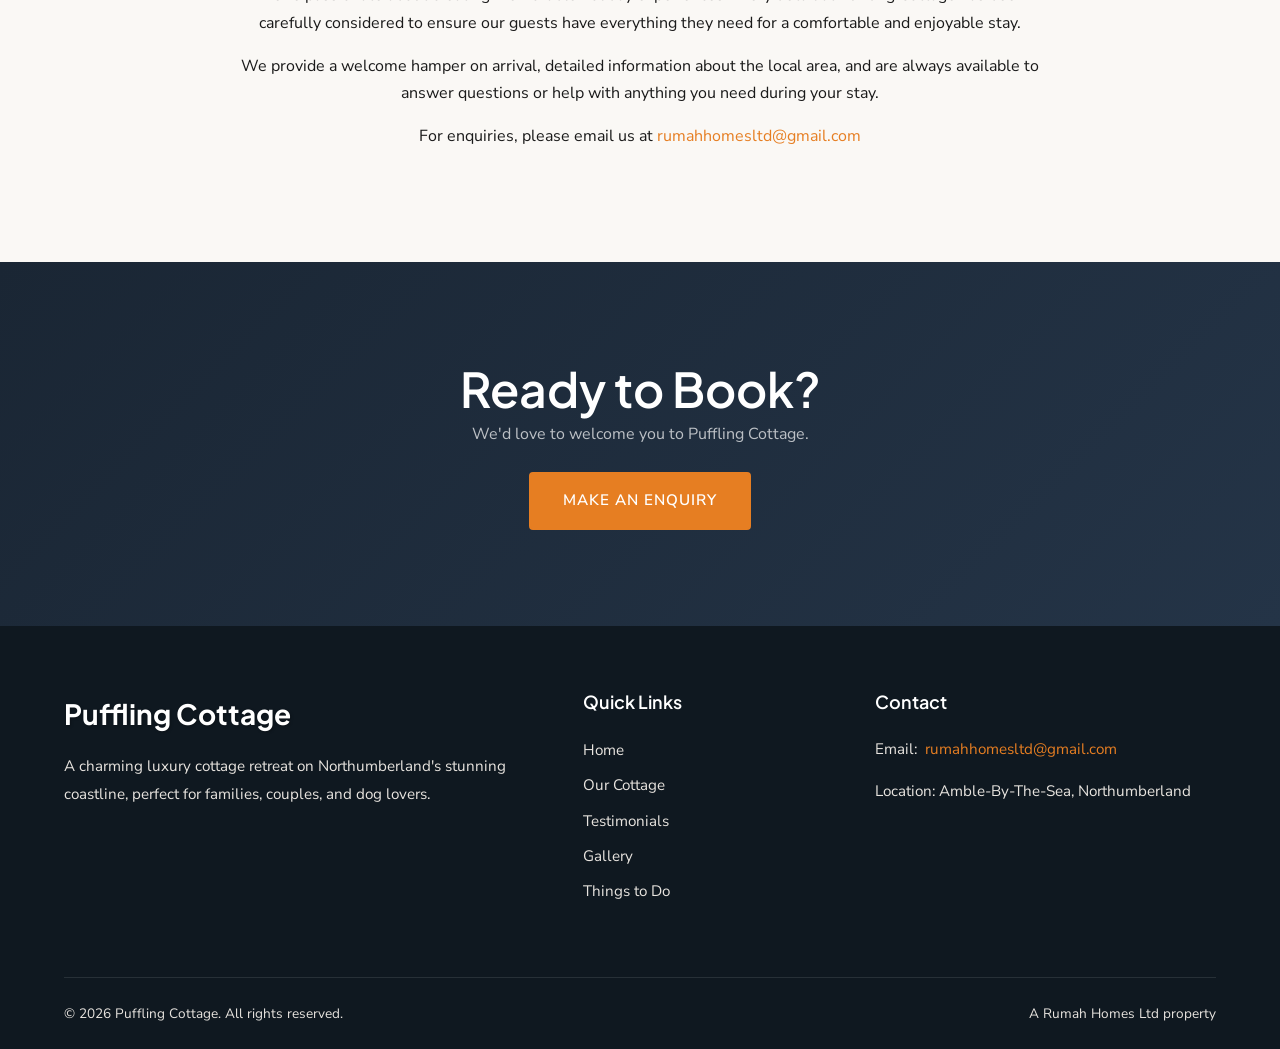
==== commit 6d290c52: "Update about.html" ====
--- a/about.html
+++ b/about.html
@@ -75,43 +75,57 @@
             }
         }
         
-        /* Accommodation Images Gallery */
-        .accommodation-gallery {
+        /* Accommodation Section - Images Left, Text Right */
+        .accommodation-layout {
             display: grid;
-            grid-template-columns: repeat(5, 1fr);
+            grid-template-columns: 1fr 1fr;
+            gap: var(--spacing-xl);
+            align-items: start;
+        }
+        
+        .accommodation-images {
+            display: flex;
+            flex-direction: column;
             gap: var(--spacing-md);
-            margin-bottom: var(--spacing-xl);
-        }
-        
-        .accommodation-gallery .gallery-item {
+        }
+        
+        .accommodation-images .gallery-item {
             position: relative;
-            aspect-ratio: 4/3;
             border-radius: var(--radius-lg);
             overflow: hidden;
         }
         
-        .accommodation-gallery .gallery-item img {
+        .accommodation-images .gallery-item img {
             width: 100%;
-            height: 100%;
+            height: auto;
+            display: block;
+            border-radius: var(--radius-lg);
             object-fit: cover;
             transition: transform 0.3s ease;
         }
         
-        .accommodation-gallery .gallery-item:hover img {
-            transform: scale(1.05);
-        }
-        
-        /* Tablet: 3 + 2 layout */
-        @media (max-width: 1024px) {
-            .accommodation-gallery {
-                grid-template-columns: repeat(3, 1fr);
-            }
-        }
-        
-        /* Mobile: 2 + 2 + 1 layout */
-        @media (max-width: 600px) {
-            .accommodation-gallery {
-                grid-template-columns: repeat(2, 1fr);
+        .accommodation-images .gallery-item:hover img {
+            transform: scale(1.02);
+        }
+        
+        .accommodation-text {
+            position: sticky;
+            top: 100px;
+        }
+        
+        /* Mobile adjustments for Accommodation section */
+        @media (max-width: 768px) {
+            .accommodation-layout {
+                grid-template-columns: 1fr;
+                gap: var(--spacing-lg);
+            }
+            
+            .accommodation-images {
+                order: -1;
+            }
+            
+            .accommodation-text {
+                position: static;
             }
         }
     </style>
@@ -197,40 +211,42 @@
             </div>
             
             <div class="reveal" style="margin-top: var(--spacing-xl);">
-                <!-- 5-Image Gallery for Accommodation -->
-                <div class="accommodation-gallery">
-                    <div class="gallery-item">
-                        <img src="images/Master_Bedroom_3.jpeg" alt="Luxury Master Bedroom">
+                <!-- Accommodation: 5 Images on Left, Text on Right -->
+                <div class="accommodation-layout">
+                    <div class="accommodation-images">
+                        <div class="gallery-item">
+                            <img src="images/Master_Bedroom_3.jpeg" alt="Luxury Master Bedroom">
+                        </div>
+                        <div class="gallery-item">
+                            <img src="images/Master_Bedroom_3.jpeg" alt="Accommodation Image 2">
+                        </div>
+                        <div class="gallery-item">
+                            <img src="images/Master_Bedroom_3.jpeg" alt="Accommodation Image 3">
+                        </div>
+                        <div class="gallery-item">
+                            <img src="images/Master_Bedroom_3.jpeg" alt="Accommodation Image 4">
+                        </div>
+                        <div class="gallery-item">
+                            <img src="images/Master_Bedroom_3.jpeg" alt="Accommodation Image 5">
+                        </div>
                     </div>
-                    <div class="gallery-item">
-                        <img src="images/Master_Bedroom_3.jpeg" alt="Accommodation Image 2">
+                    
+                    <div class="accommodation-text">
+                        <h3>Accommodation</h3>
+                        <p>Nestled in the heart of Amble-by-the-Sea, a stone's throw away from picturesque beaches and within a short stroll of the main street with its wide variety of local stores & supermarkets plus a range of fantastic restaurants, bars and the unique shopping experience in the "pods" at Amble Harbour Village, Puffling Cottage is perfectly situated for a Northumberland coastal break.</p>
+                        <p>You will step from your car on the quiet street directly into the newly renovated "coastal-inspired" front garden & sun-trap with lovely seating for enjoying the beautiful afternoon sunshine (we provide a range of extra cushions in the well-stock utility room).</p> 
+                        <p>As you step into our cottage & through to the inviting living area, you'll be greeted by a plush chaise sofa bed providing king-sized sleeping space for two extra guests if needed. Relax in front of the Smart TV or cosy up by the luxurious, over-sized modern electric fire after a day of seaside adventures. We provide a library of books and games too.</p>
+                        <p>The open-plan kitchen and dining area beckon, complete with seating for six at the locally-crafted and ethically-sourced Northumberland Ash "live edge" table and a range of modern amenities including a dishwasher, oven, electric hob, fridge/freezer, microwave, air-fryer and coffee machine.</p>
+                        <p>Venture just two steps down into the enclosed, sheltered garden, where you'll find a delightful sitting area, perfect for gathering around the fire pit for an evening toasting marshmallows or making use of the barbecue for those al fresco dining opportunities.  A hose is conveniently provided to ensure easy clean-up of sandy paws from your furry friends returning from the many nearby beach walks.</p>
+                        <p>Adjacent to the dining area, step into the utility room, equipped with a washer/dryer, extra cushions for the seating in the front & back gardens. There are various amenities for canine guests (bed, towel, crate etc) & family trips to the beach (windbreak, mallet, seating etc); all for your convenience.</p>
+                        <p>Upstairs, discover two beautifully appointed bedrooms. The master bedroom boasts a luxurious king-sized zip and link bed & blackout window dressings, offering both flexibility & tranquillity for your sleeping arrangements.</p>
+                        <p>The second bedroom features a thoughtfully designed bunk bed, ideal for your own "little pufflings".</p>
+                        <p>The spacious family bathroom is a haven of relaxation, featuring a rejuvenating bath and a separate double shower. Warm towels await on either the heated towel rail or the separate radiator, ensuring your comfort after a refreshing seaside soak.</p>
+                        <p>Throughout the property, thoughtful décor choices reflect the cottage's seaside setting, with whimsical puffin and puffling motifs, canvas prints of nearby coastal scenes by a local photographer and stunning shell light fittings, evoking the tranquil beauty of the nearby coastline. We have tried to think of every detail for our home away from home.</p>
+                        <p>We provide a welcome hamper on arrival, detailed information about the local area, and are always available to answer questions or help with anything you need during your stay.</p>
+                        <p>Whether you're seeking a family beach getaway or a romantic coastal retreat, Puffling Cottage provides the perfect base for your adventures. Book your stay today and immerse yourself in the beauty of Northumberland's stunning coast, now designated as a 'National Landscape.'</p>
+                        <p>Thank you for your interest, if you have any questions please send us an enquiry and we will respond almost immediately</p>
                     </div>
-                    <div class="gallery-item">
-                        <img src="images/Master_Bedroom_3.jpeg" alt="Accommodation Image 3">
-                    </div>
-                    <div class="gallery-item">
-                        <img src="images/Master_Bedroom_3.jpeg" alt="Accommodation Image 4">
-                    </div>
-                    <div class="gallery-item">
-                        <img src="images/Master_Bedroom_3.jpeg" alt="Accommodation Image 5">
-                    </div>
-                </div>
-                
-                <div class="about-text">
-                    <h3>Accommodation</h3>
-                    <p>Nestled in the heart of Amble-by-the-Sea, a stone's throw away from picturesque beaches and within a short stroll of the main street with its wide variety of local stores & supermarkets plus a range of fantastic restaurants, bars and the unique shopping experience in the "pods" at Amble Harbour Village, Puffling Cottage is perfectly situated for a Northumberland coastal break.</p>
-                    <p>You will step from your car on the quiet street directly into the newly renovated "coastal-inspired" front garden & sun-trap with lovely seating for enjoying the beautiful afternoon sunshine (we provide a range of extra cushions in the well-stock utility room).</p> 
-                    <p>As you step into our cottage & through to the inviting living area, you'll be greeted by a plush chaise sofa bed providing king-sized sleeping space for two extra guests if needed. Relax in front of the Smart TV or cosy up by the luxurious, over-sized modern electric fire after a day of seaside adventures. We provide a library of books and games too.</p>
-                    <p>The open-plan kitchen and dining area beckon, complete with seating for six at the locally-crafted and ethically-sourced Northumberland Ash "live edge" table and a range of modern amenities including a dishwasher, oven, electric hob, fridge/freezer, microwave, air-fryer and coffee machine.</p>
-                    <p>Venture just two steps down into the enclosed, sheltered garden, where you'll find a delightful sitting area, perfect for gathering around the fire pit for an evening toasting marshmallows or making use of the barbecue for those al fresco dining opportunities.  A hose is conveniently provided to ensure easy clean-up of sandy paws from your furry friends returning from the many nearby beach walks.</p>
-                    <p>Adjacent to the dining area, step into the utility room, equipped with a washer/dryer, extra cushions for the seating in the front & back gardens. There are various amenities for canine guests (bed, towel, crate etc) & family trips to the beach (windbreak, mallet, seating etc); all for your convenience.</p>
-                    <p>Upstairs, discover two beautifully appointed bedrooms. The master bedroom boasts a luxurious king-sized zip and link bed & blackout window dressings, offering both flexibility & tranquillity for your sleeping arrangements.</p>
-                    <p>The second bedroom features a thoughtfully designed bunk bed, ideal for your own "little pufflings".</p>
-                    <p>The spacious family bathroom is a haven of relaxation, featuring a rejuvenating bath and a separate double shower. Warm towels await on either the heated towel rail or the separate radiator, ensuring your comfort after a refreshing seaside soak.</p>
-                    <p>Throughout the property, thoughtful décor choices reflect the cottage's seaside setting, with whimsical puffin and puffling motifs, canvas prints of nearby coastal scenes by a local photographer and stunning shell light fittings, evoking the tranquil beauty of the nearby coastline. We have tried to think of every detail for our home away from home.</p>
-                    <p>We provide a welcome hamper on arrival, detailed information about the local area, and are always available to answer questions or help with anything you need during your stay.</p>
-                    <p>Whether you're seeking a family beach getaway or a romantic coastal retreat, Puffling Cottage provides the perfect base for your adventures. Book your stay today and immerse yourself in the beauty of Northumberland's stunning coast, now designated as a 'National Landscape.'</p>
-                    <p>Thank you for your interest, if you have any questions please send us an enquiry and we will respond almost immediately</p>
                 </div>
             </div>
             
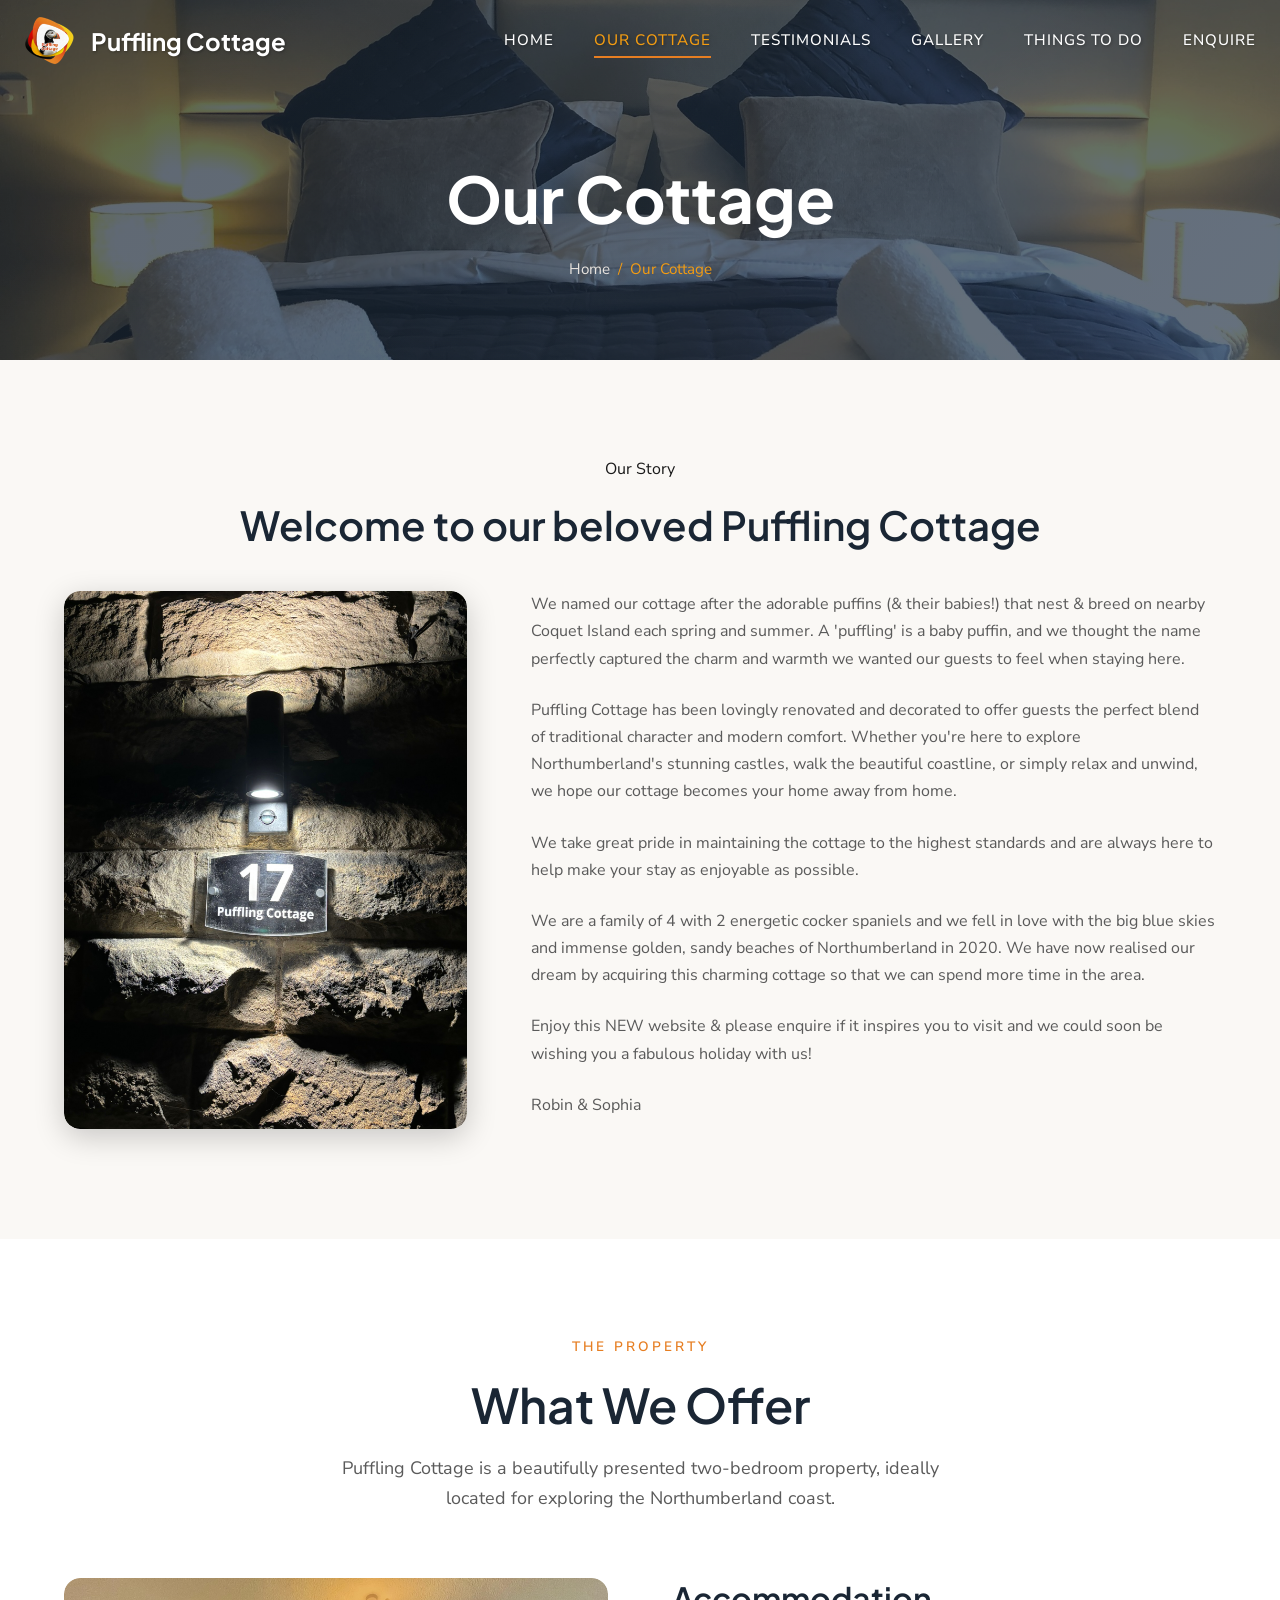
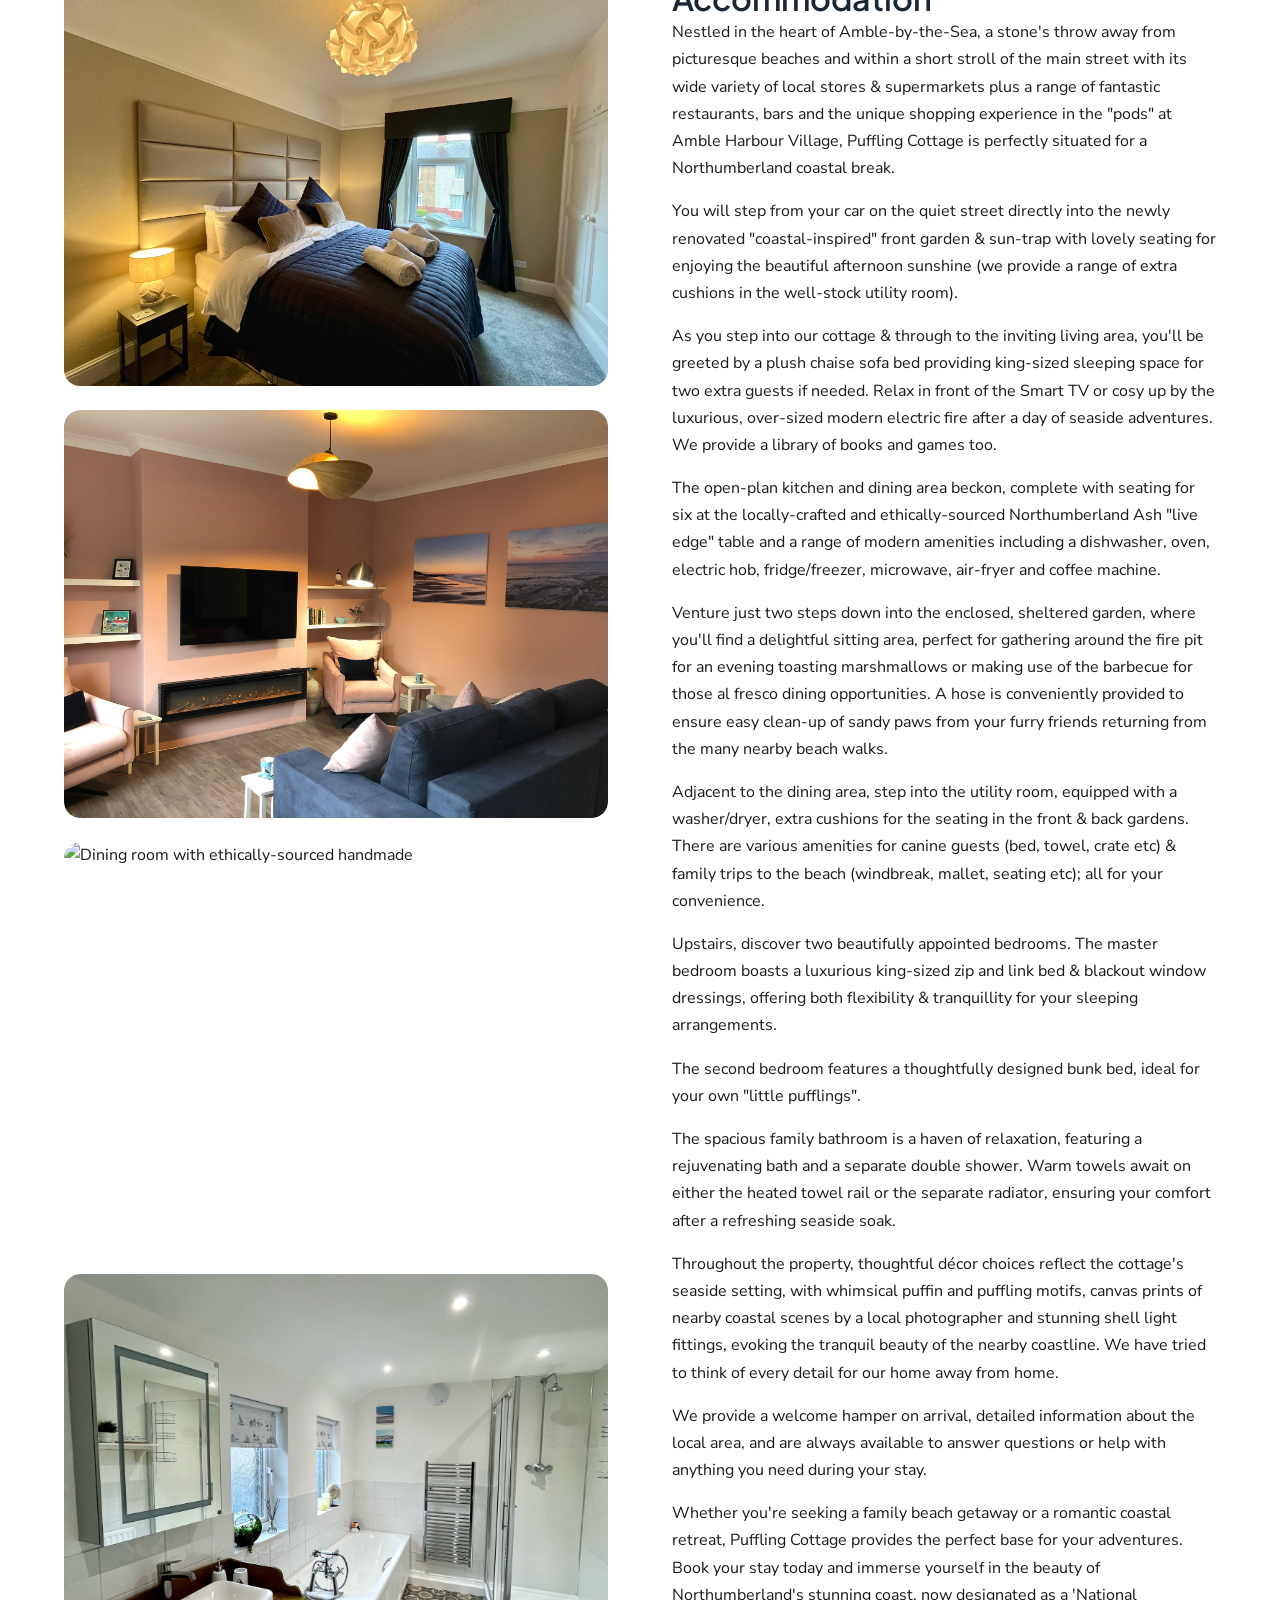
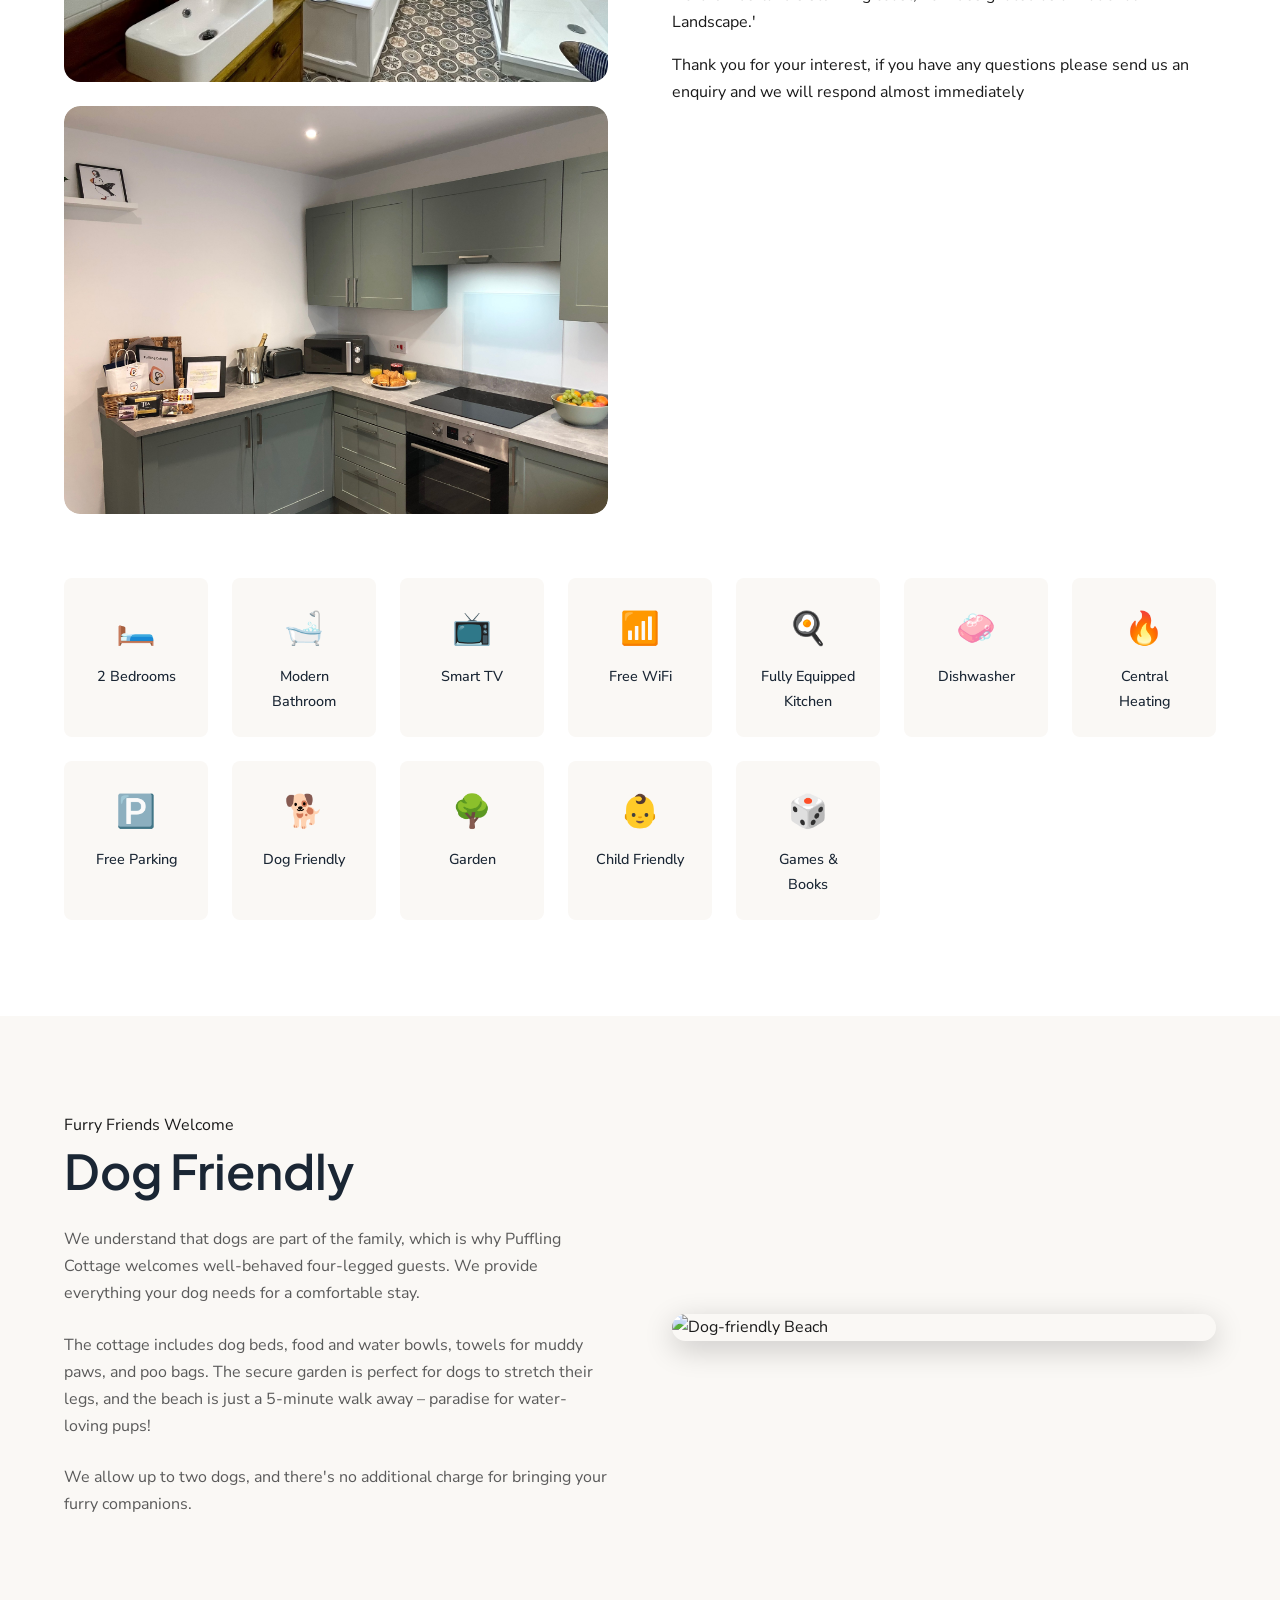
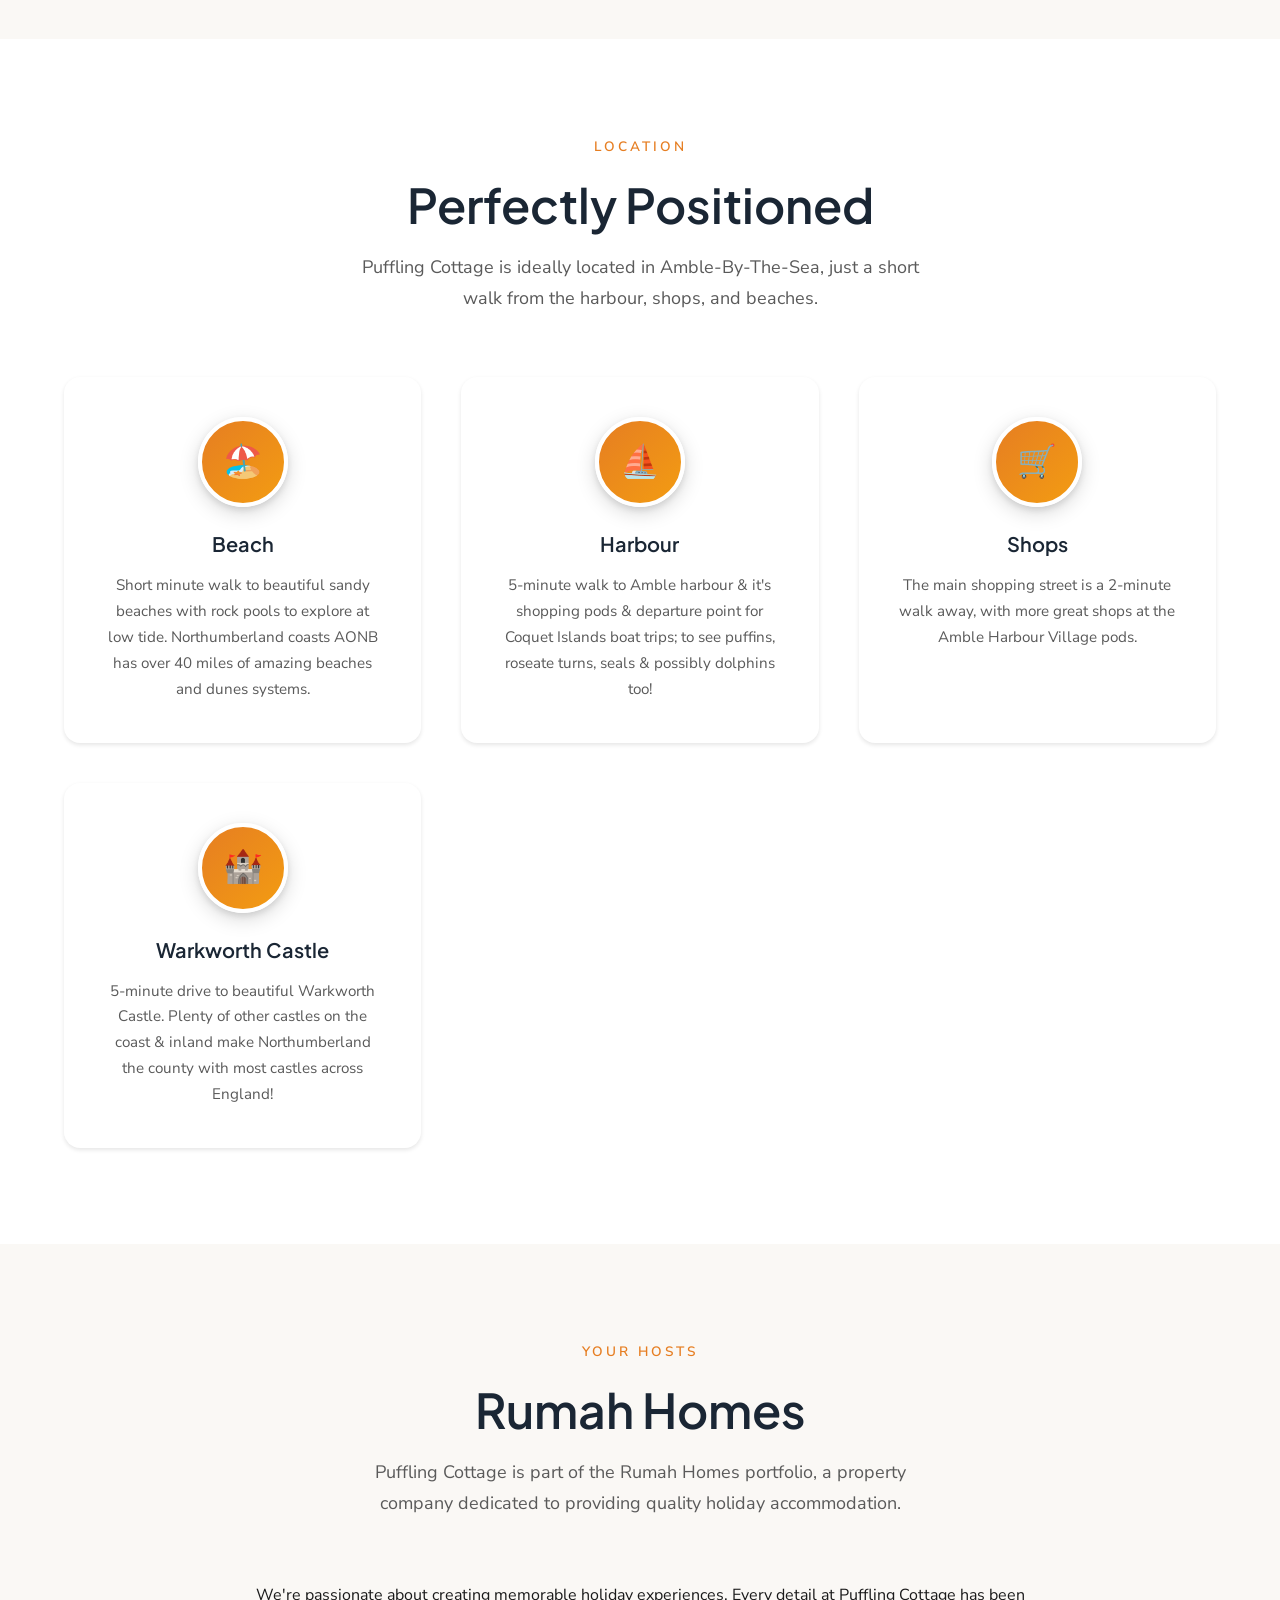
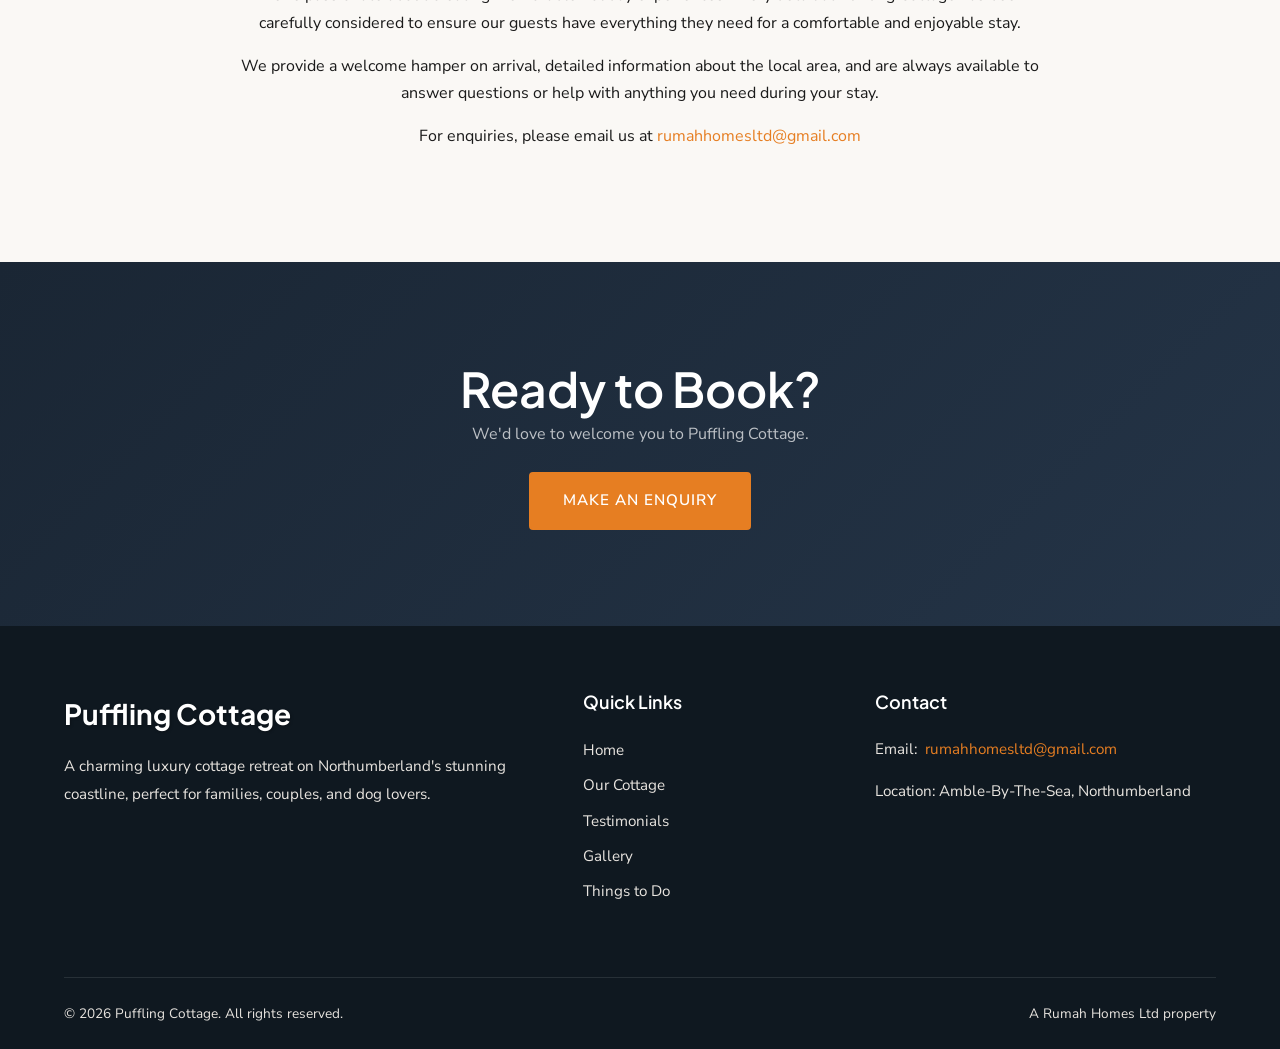
==== commit ebec5397: "Update about.html" ====
--- a/about.html
+++ b/about.html
@@ -215,19 +215,19 @@
                 <div class="accommodation-layout">
                     <div class="accommodation-images">
                         <div class="gallery-item">
-                            <img src="images/Master_Bedroom_3.jpeg" alt="Luxury Master Bedroom">
+                            <img src="images/Master_Bedroom_3.jpeg" alt="Luxury king master bedroom">
                         </div>
                         <div class="gallery-item">
-                            <img src="images/Master_Bedroom_3.jpeg" alt="Accommodation Image 2">
+                            <img src="images/Living_Room_1.JPG" alt="Large professionally-designed living room">
                         </div>
                         <div class="gallery-item">
-                            <img src="images/Master_Bedroom_3.jpeg" alt="Accommodation Image 3">
+                            <img src="images/Dining_Room_3.JPG" alt="Dining room with ethically-sourced handmade "live edge" Northumberland ash table">
                         </div>
                         <div class="gallery-item">
-                            <img src="images/Master_Bedroom_3.jpeg" alt="Accommodation Image 4">
+                            <img src="images/Bathroom_1.jpeg" alt="Large bathroom, with bath, separate double shower, heated mirror, separate towel rail & radiator">
                         </div>
                         <div class="gallery-item">
-                            <img src="images/Master_Bedroom_3.jpeg" alt="Accommodation Image 5">
+                            <img src="images/Kitchen_1.JPG" alt="Well-appointed & appliance filled kitchen">
                         </div>
                     </div>
                     
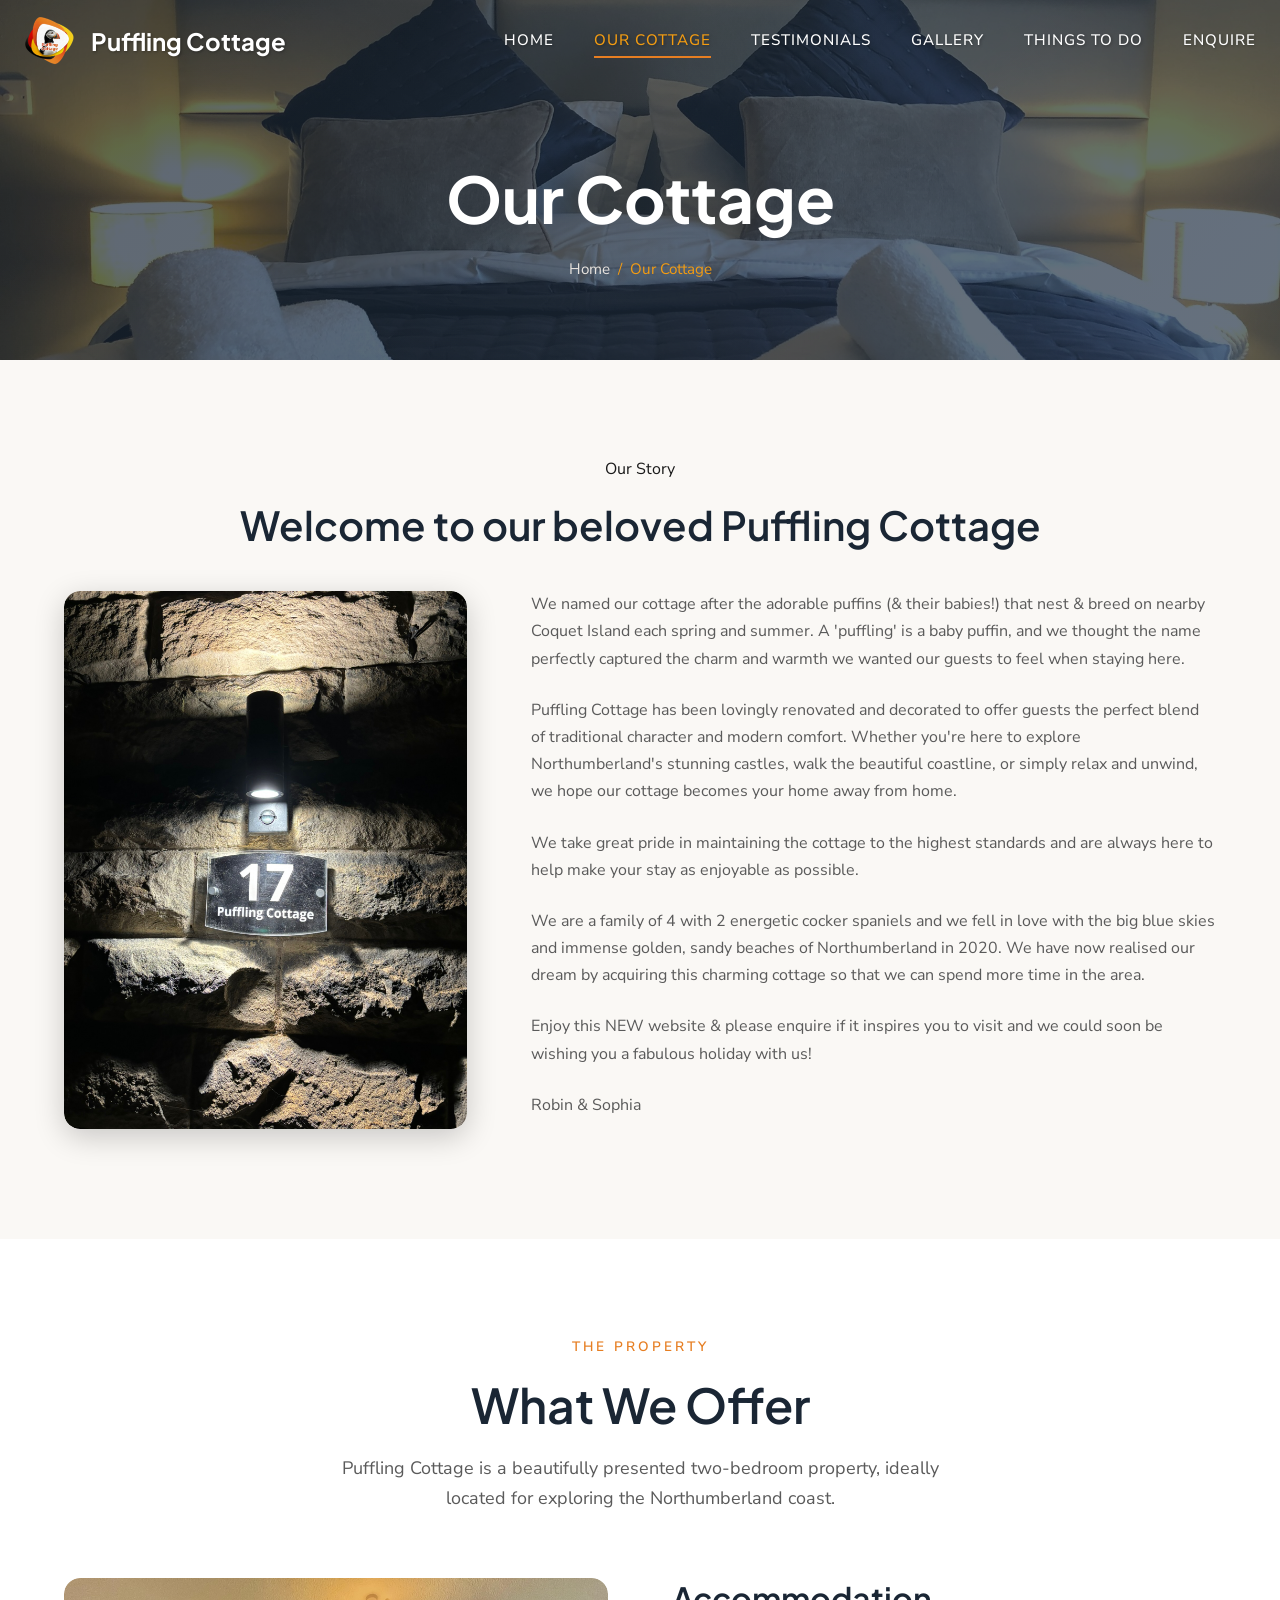
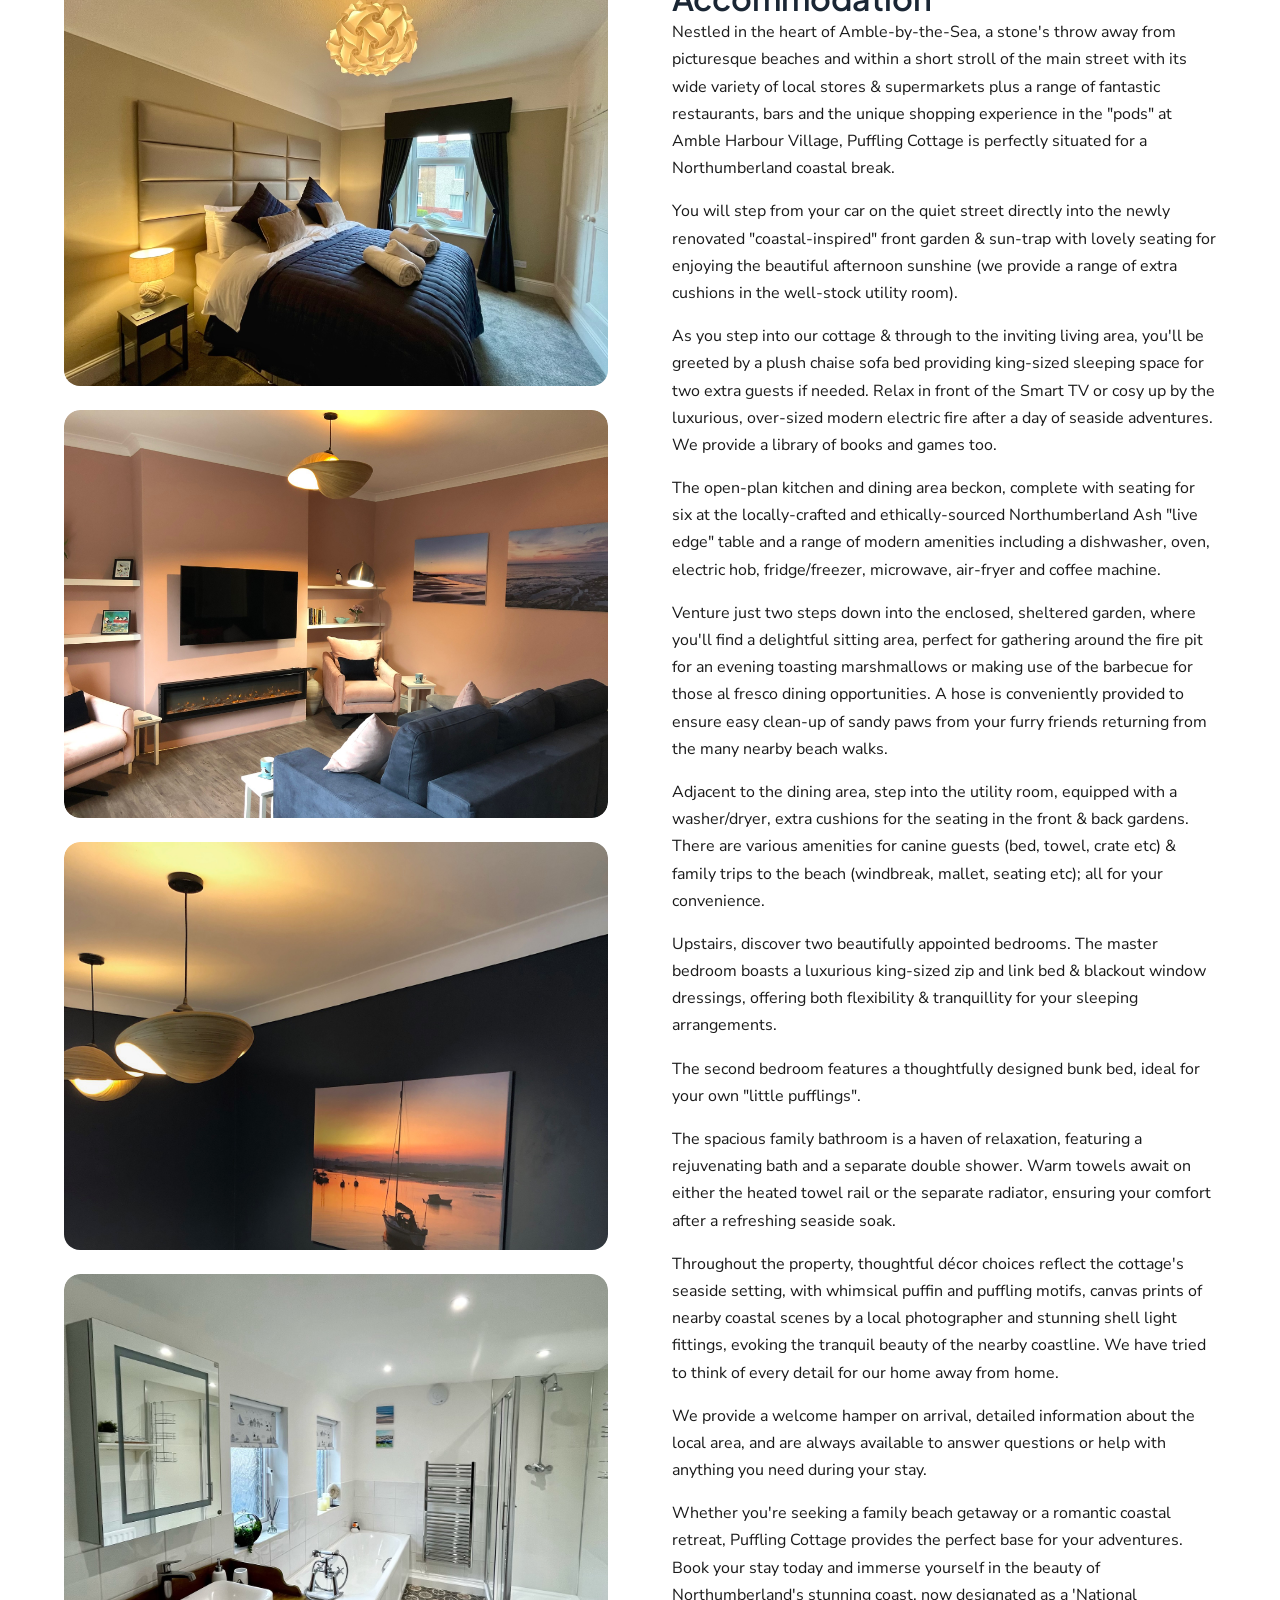
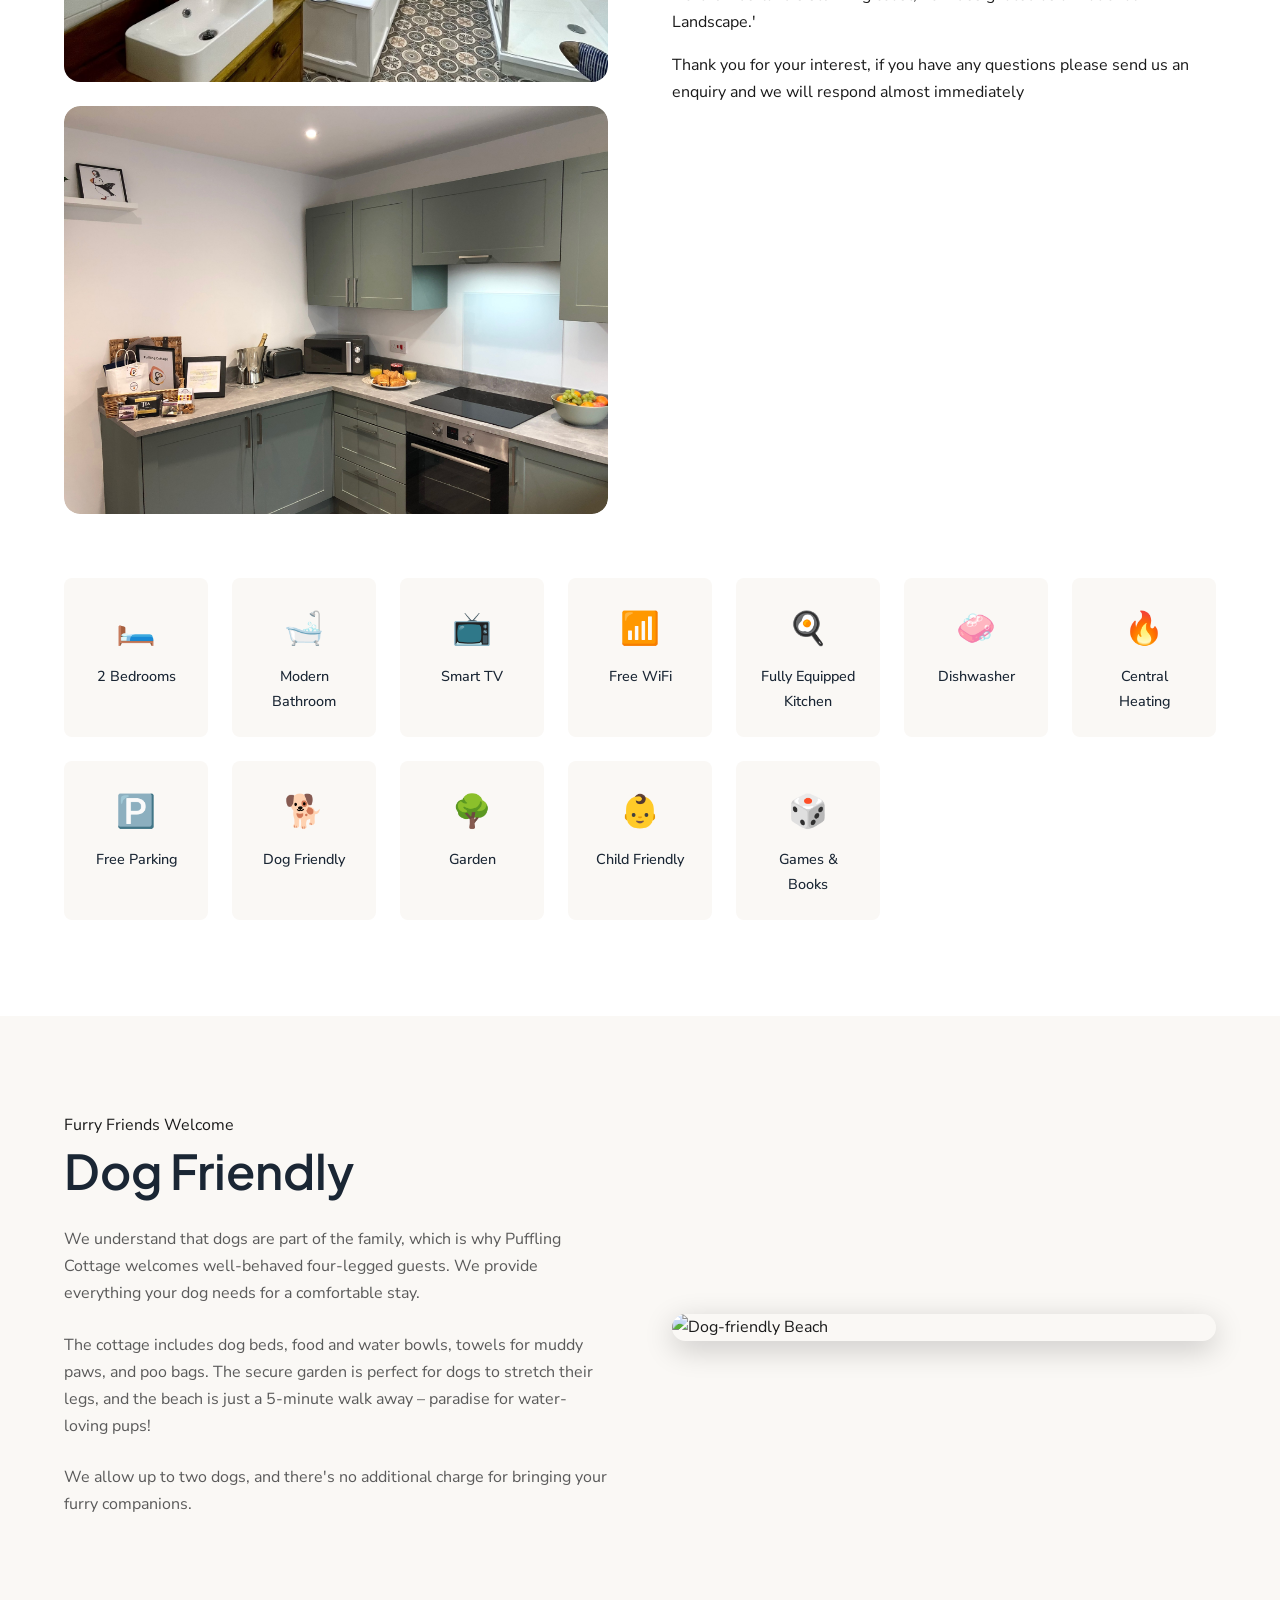
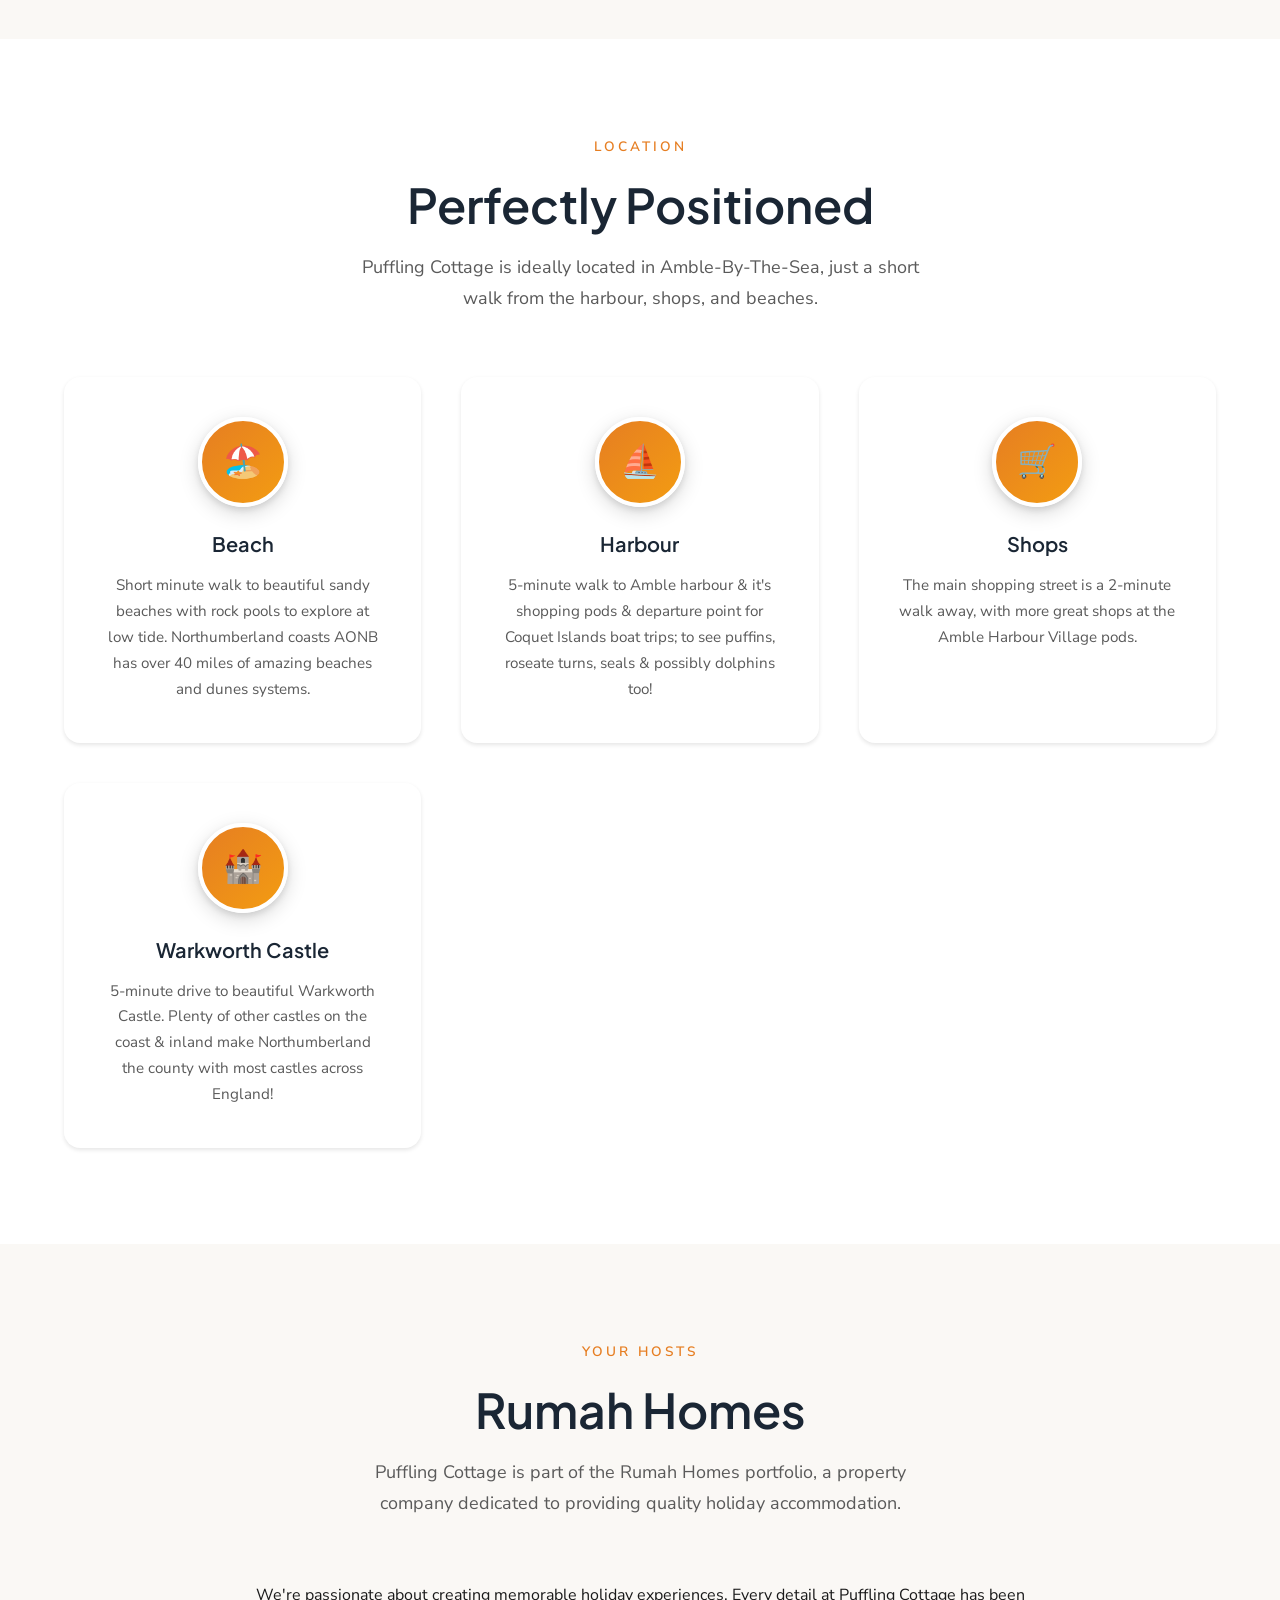
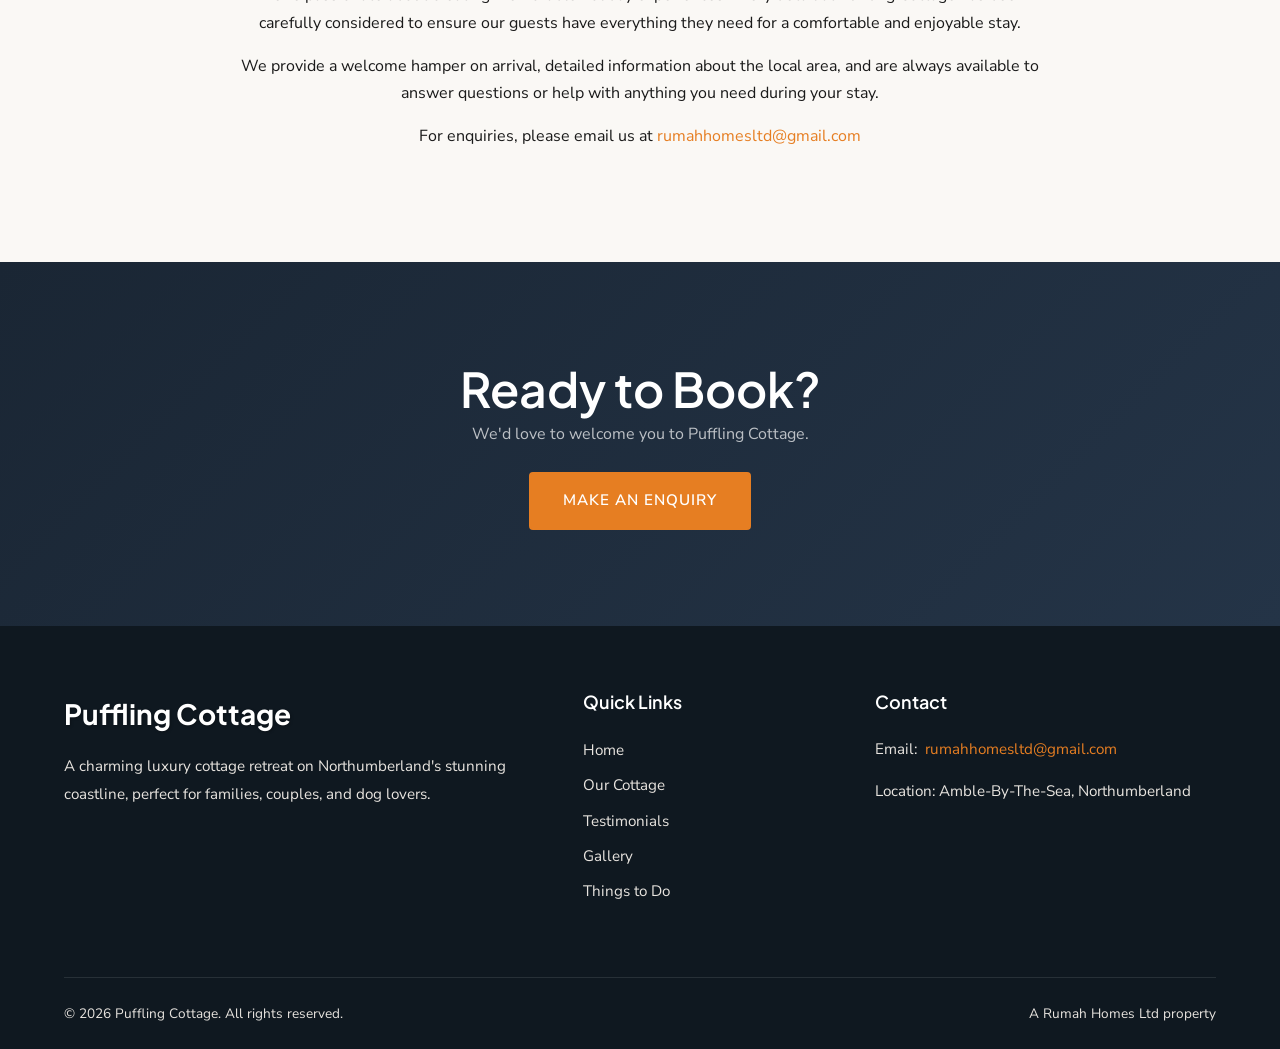
==== commit 34e800de: "Update about.html" ====
--- a/about.html
+++ b/about.html
@@ -221,7 +221,7 @@
                             <img src="images/Living_Room_1.JPG" alt="Large professionally-designed living room">
                         </div>
                         <div class="gallery-item">
-                            <img src="images/Dining_Room_3.JPG" alt="Dining room with ethically-sourced handmade "live edge" Northumberland ash table">
+                            <img src="images/Dining_Room_1.JPG" alt="Dining room with ethically-sourced handmade "live edge" Northumberland ash table">
                         </div>
                         <div class="gallery-item">
                             <img src="images/Bathroom_1.jpeg" alt="Large bathroom, with bath, separate double shower, heated mirror, separate towel rail & radiator">
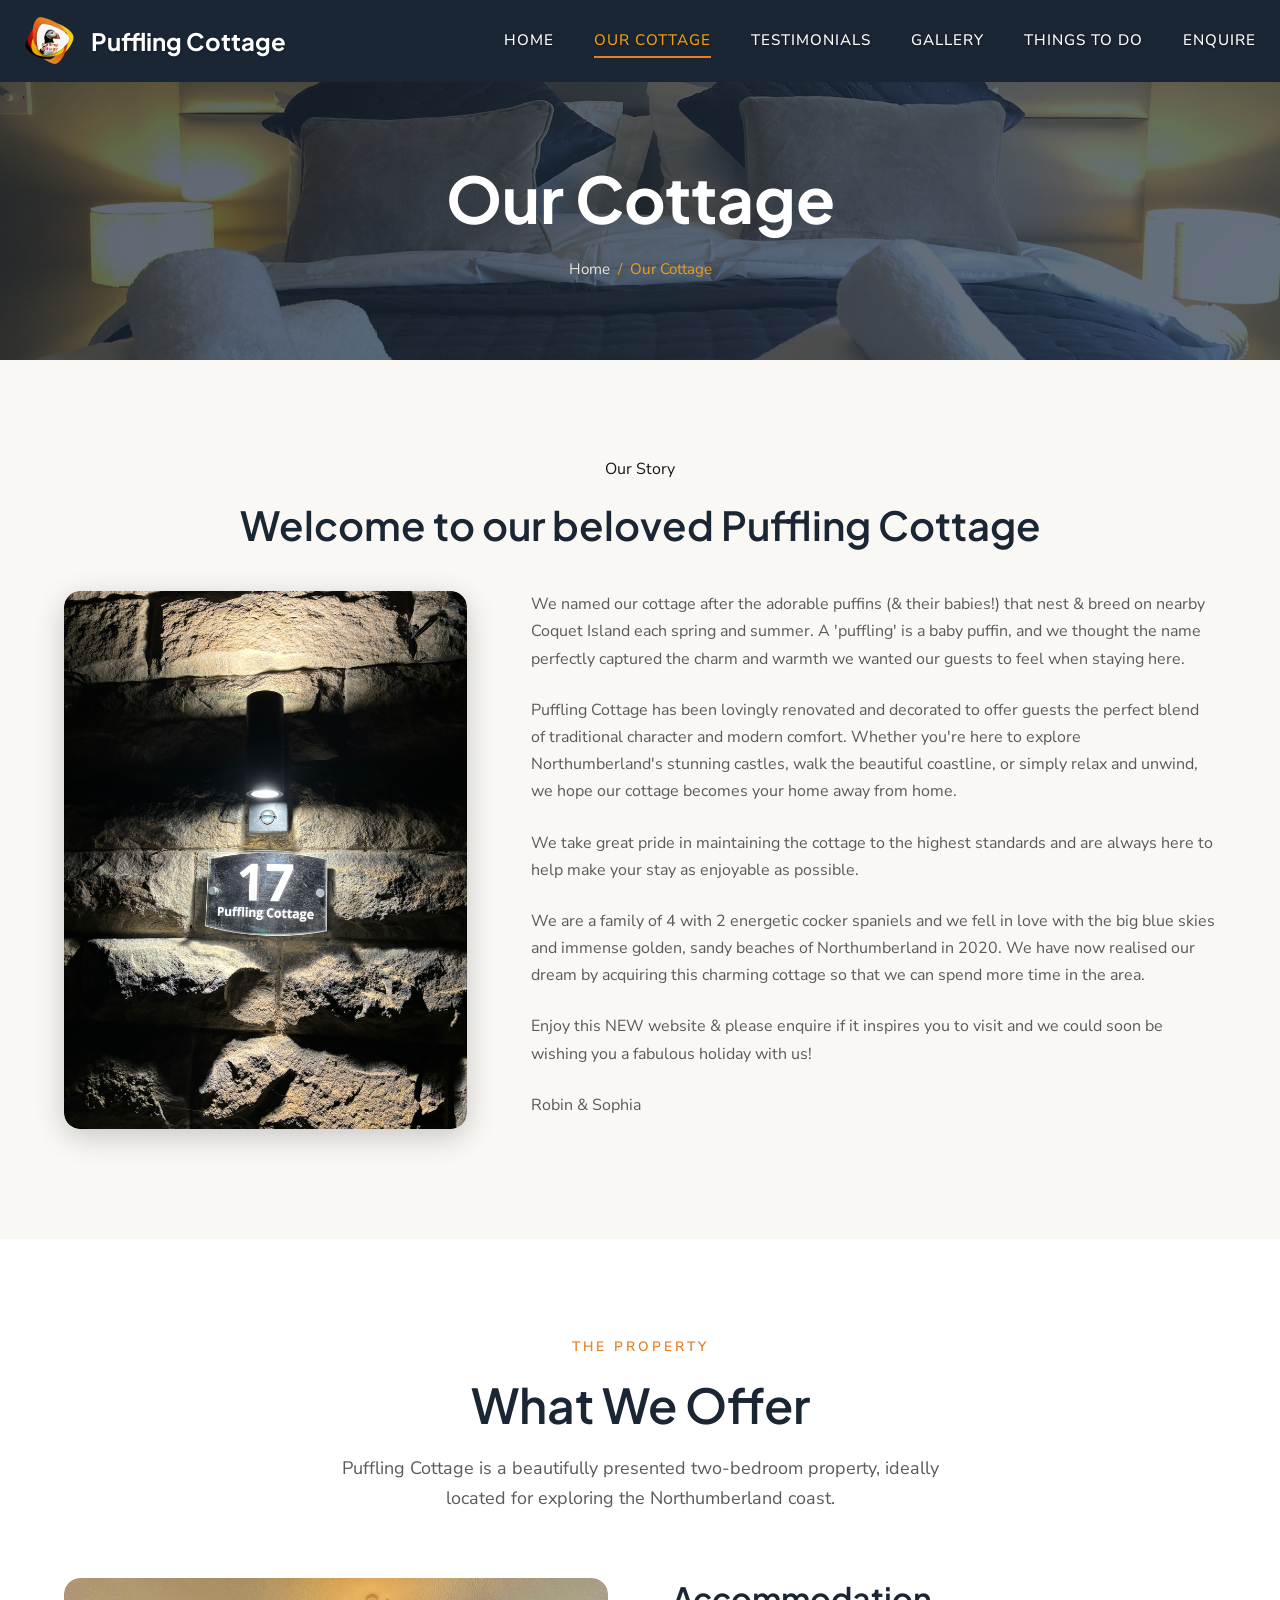
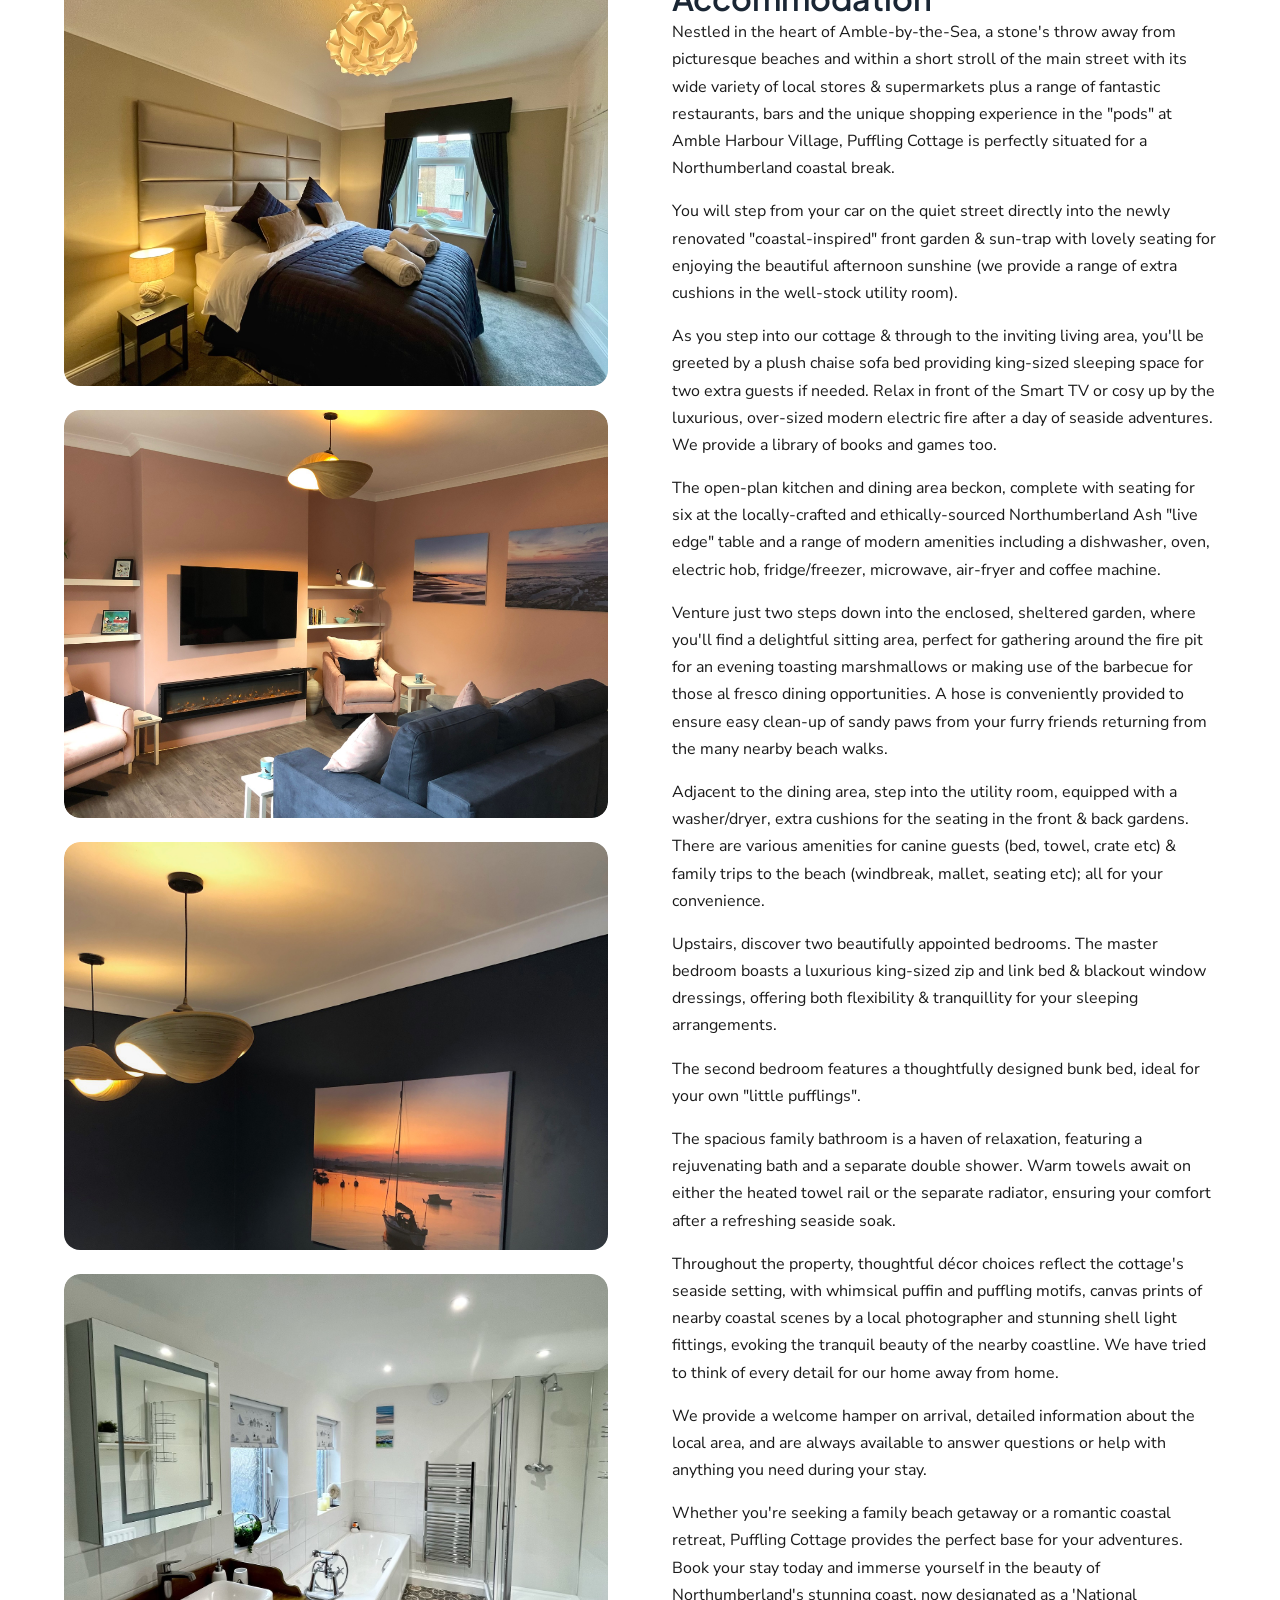
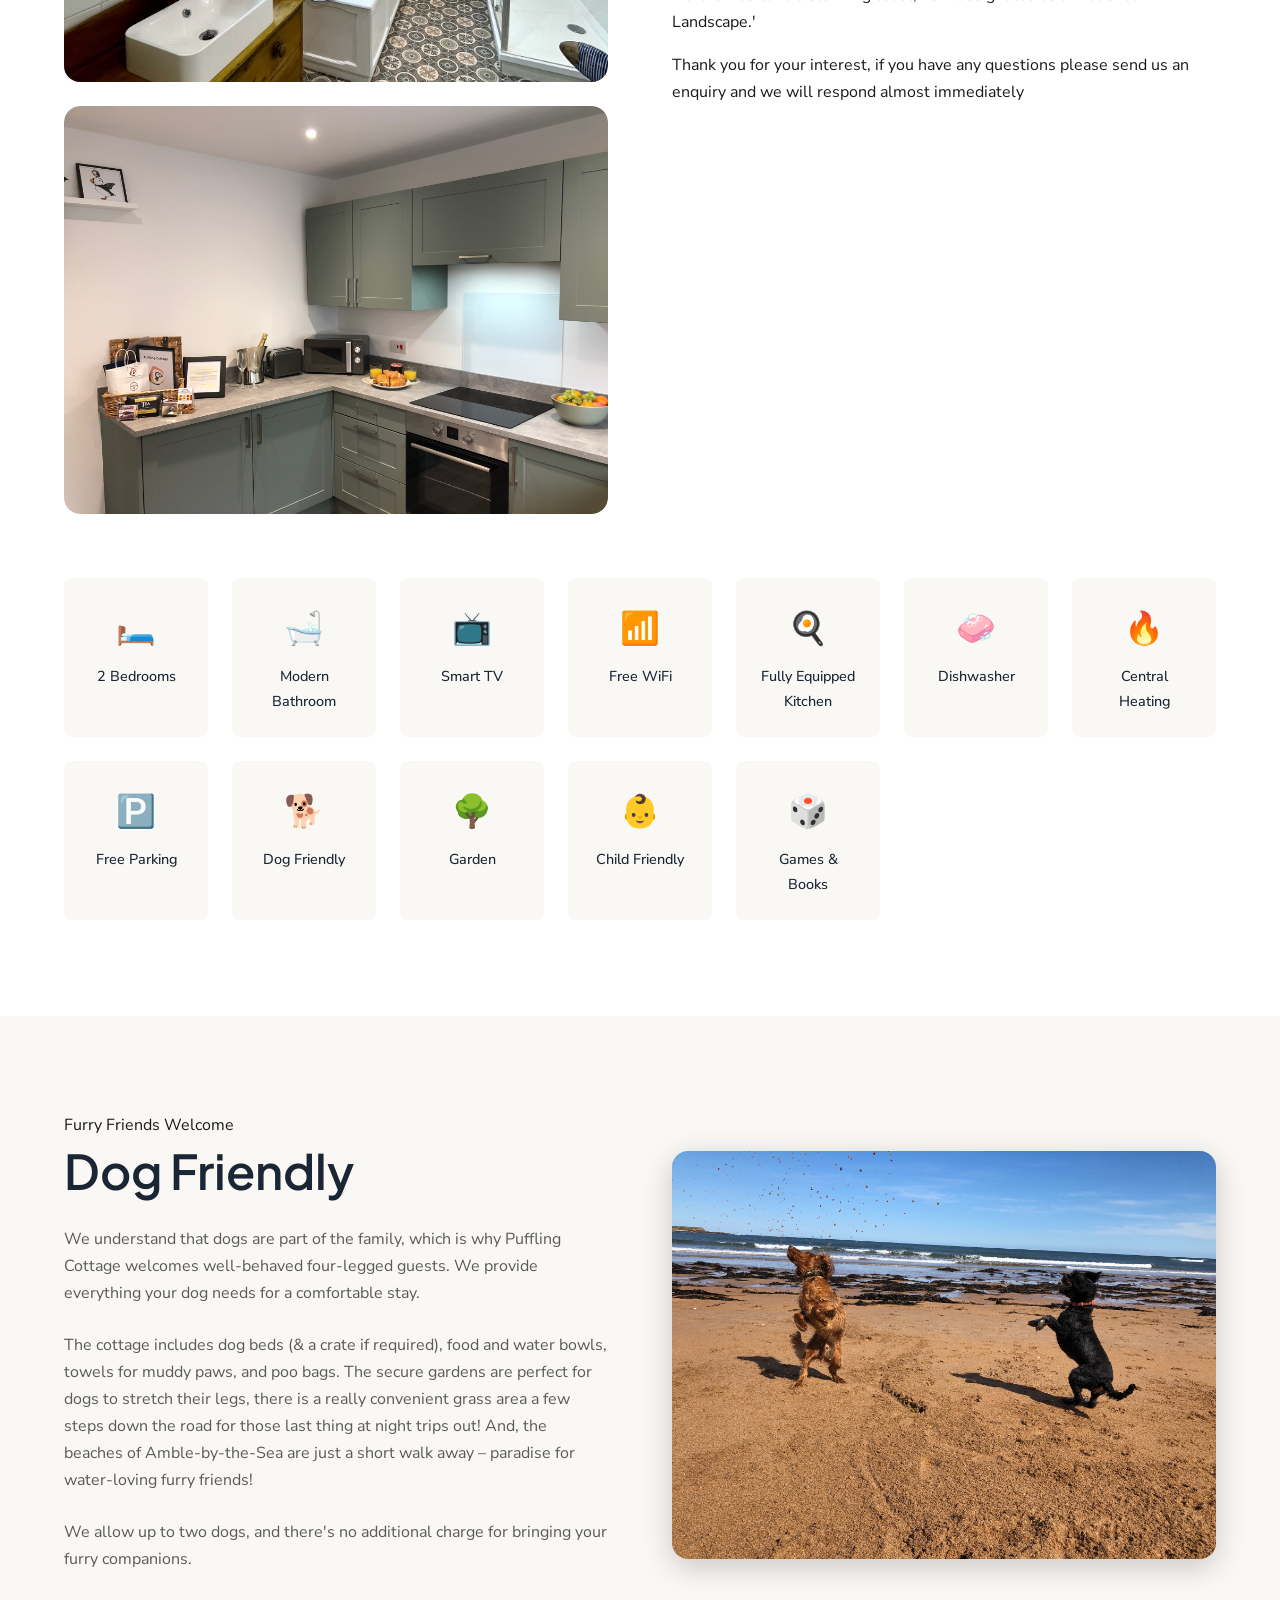
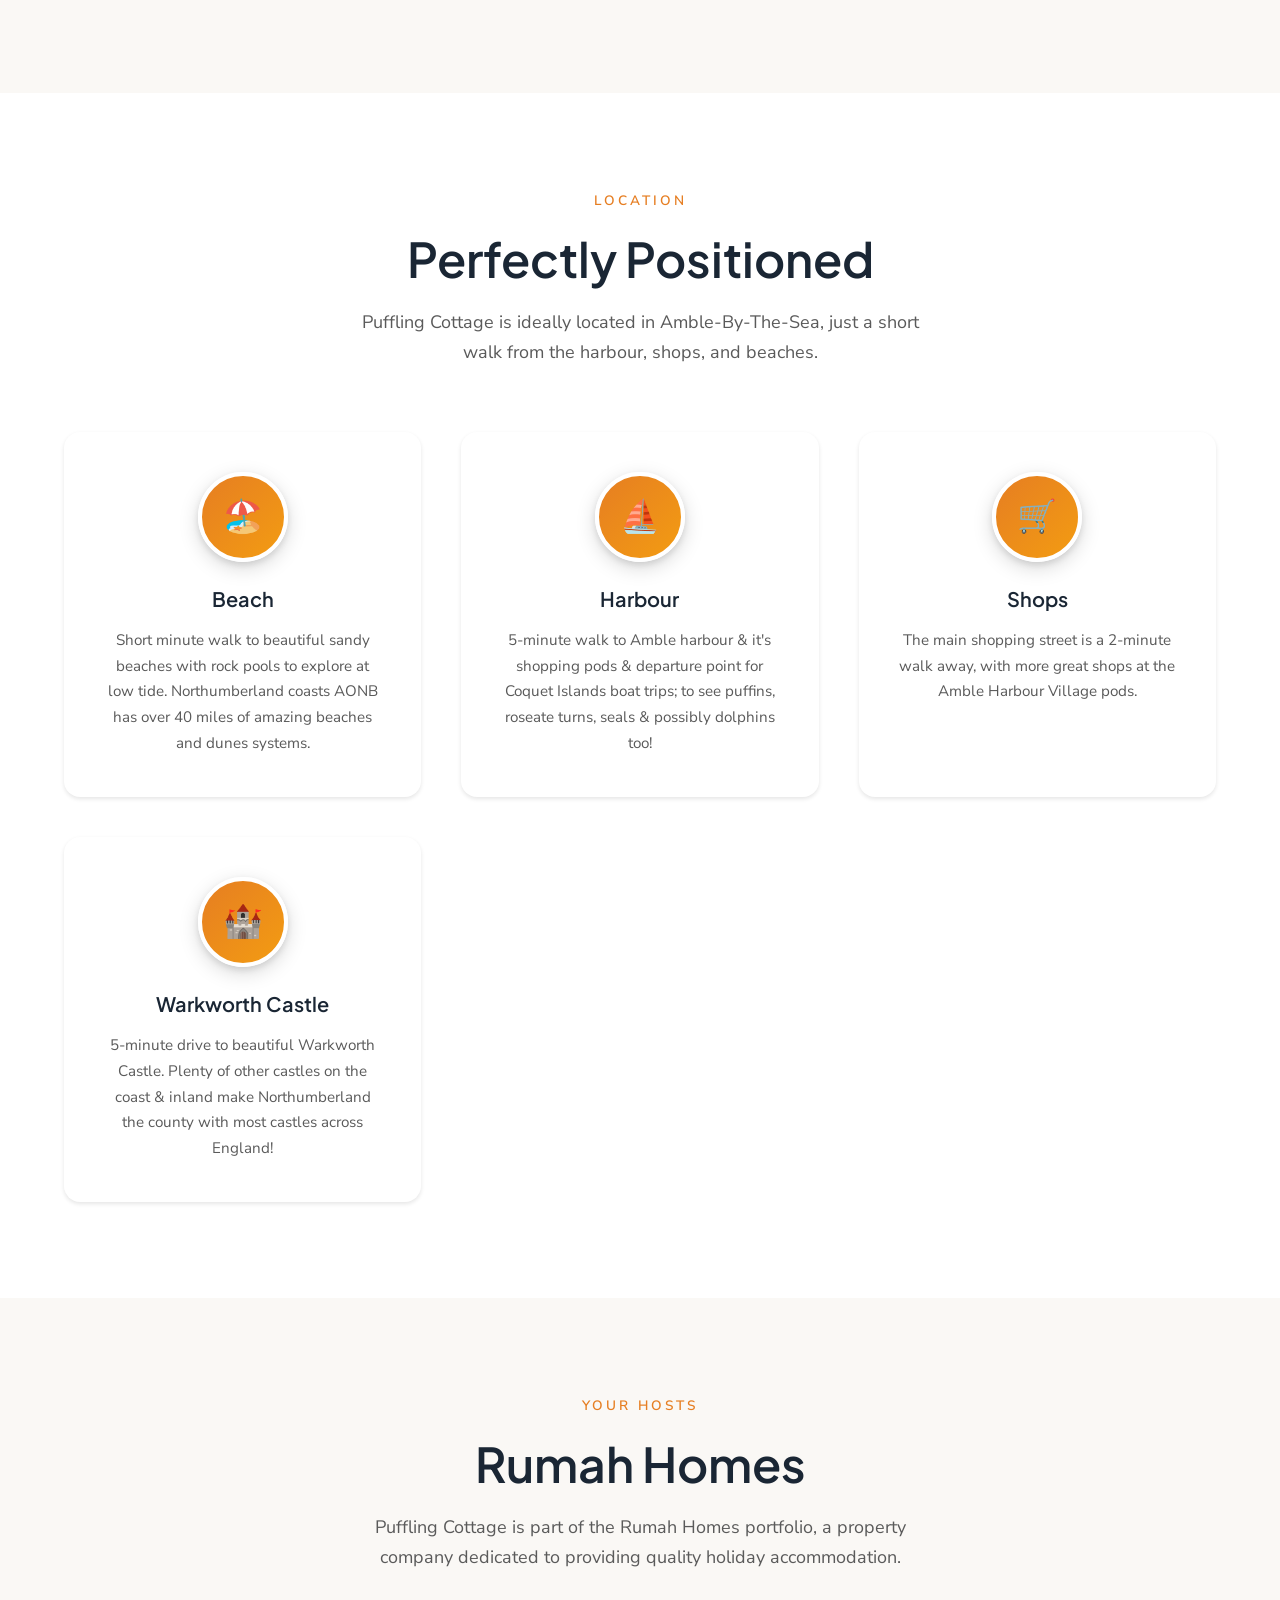
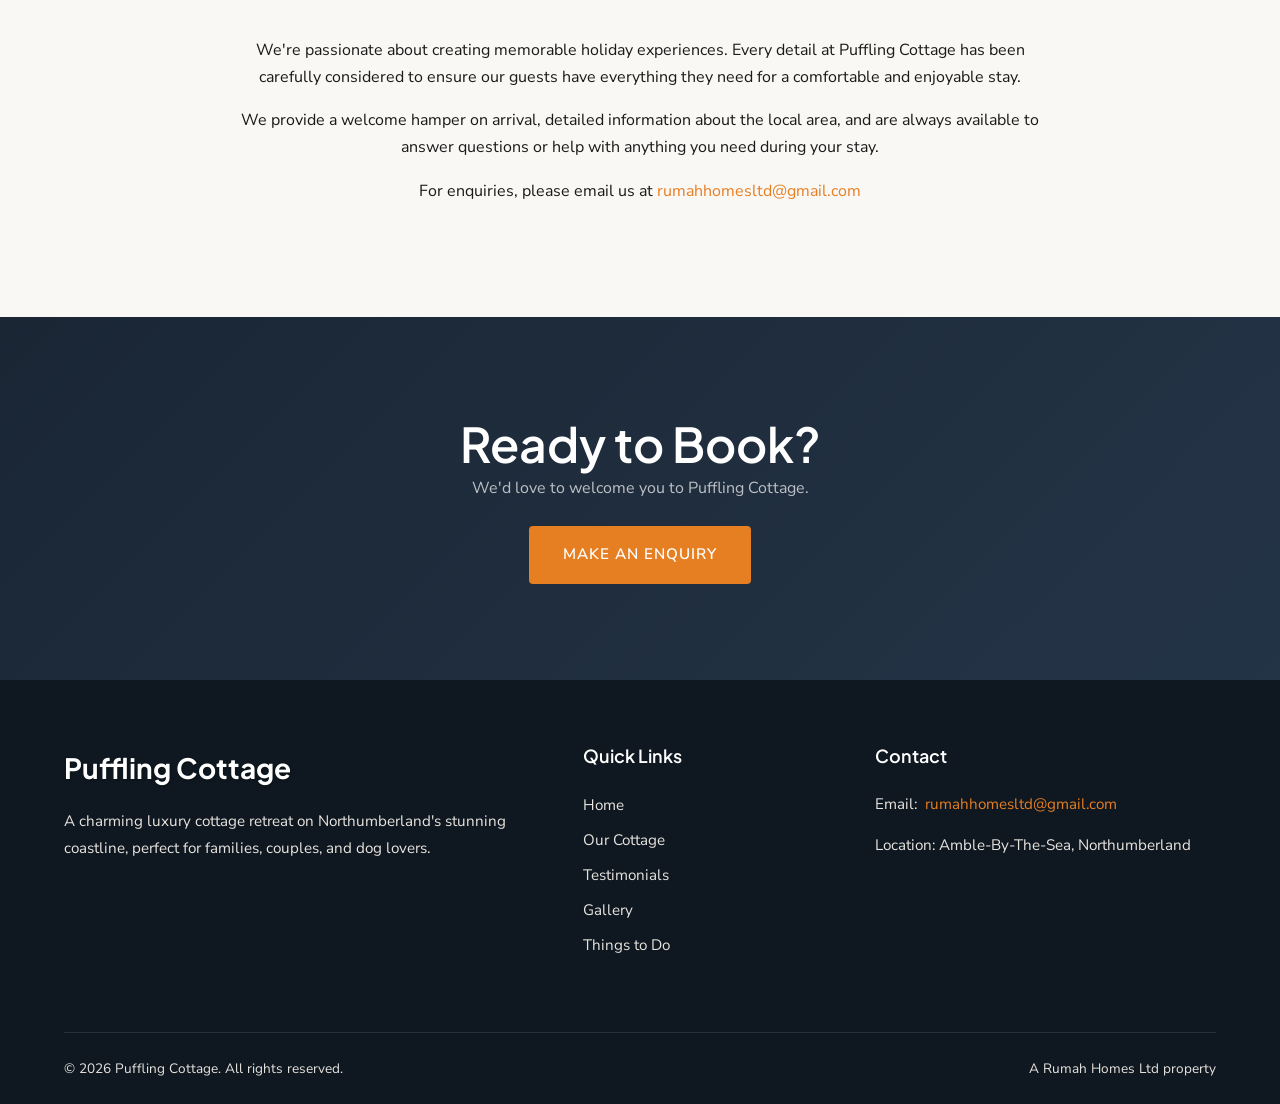
==== commit fdf4f036: "Update about.html" ====
--- a/about.html
+++ b/about.html
@@ -311,11 +311,11 @@
                     <span class="overline">Furry Friends Welcome</span>
                     <h2>Dog Friendly</h2>
                     <p>We understand that dogs are part of the family, which is why Puffling Cottage welcomes well-behaved four-legged guests. We provide everything your dog needs for a comfortable stay.</p>
-                    <p>The cottage includes dog beds, food and water bowls, towels for muddy paws, and poo bags. The secure garden is perfect for dogs to stretch their legs, and the beach is just a 5-minute walk away – paradise for water-loving pups!</p>
+                    <p>The cottage includes dog beds (& a crate if required), food and water bowls, towels for muddy paws, and poo bags. The secure gardens are perfect for dogs to stretch their legs, there is a really convenient grass area a few steps down the road for those last thing at night trips out! And, the beaches of Amble-by-the-Sea are just a short walk away – paradise for water-loving furry friends!</p>
                     <p>We allow up to two dogs, and there's no additional charge for bringing your furry companions.</p>
                 </div>
                 <div class="about-image">
-                    <img src="images/IMG_1849.JPG" alt="Dog-friendly Beach">
+                    <img src="images/Dogs_Beach.JPG" alt="40 miles of dog-friendly beaches">
                 </div>
             </div>
         </div>
--- a/css/styles.css
+++ b/css/styles.css
@@ -207,12 +207,11 @@
     left: 0;
     right: 0;
     z-index: 1000;
-    background-color: transparent;
-    transition: background-color var(--transition-medium), box-shadow var(--transition-medium);
+    background-color: #1a2634 !important;
+    transition: box-shadow var(--transition-medium);
 }
 
 .header.scrolled {
-    background-color: var(--color-navy);
     box-shadow: var(--shadow-md);
 }
 
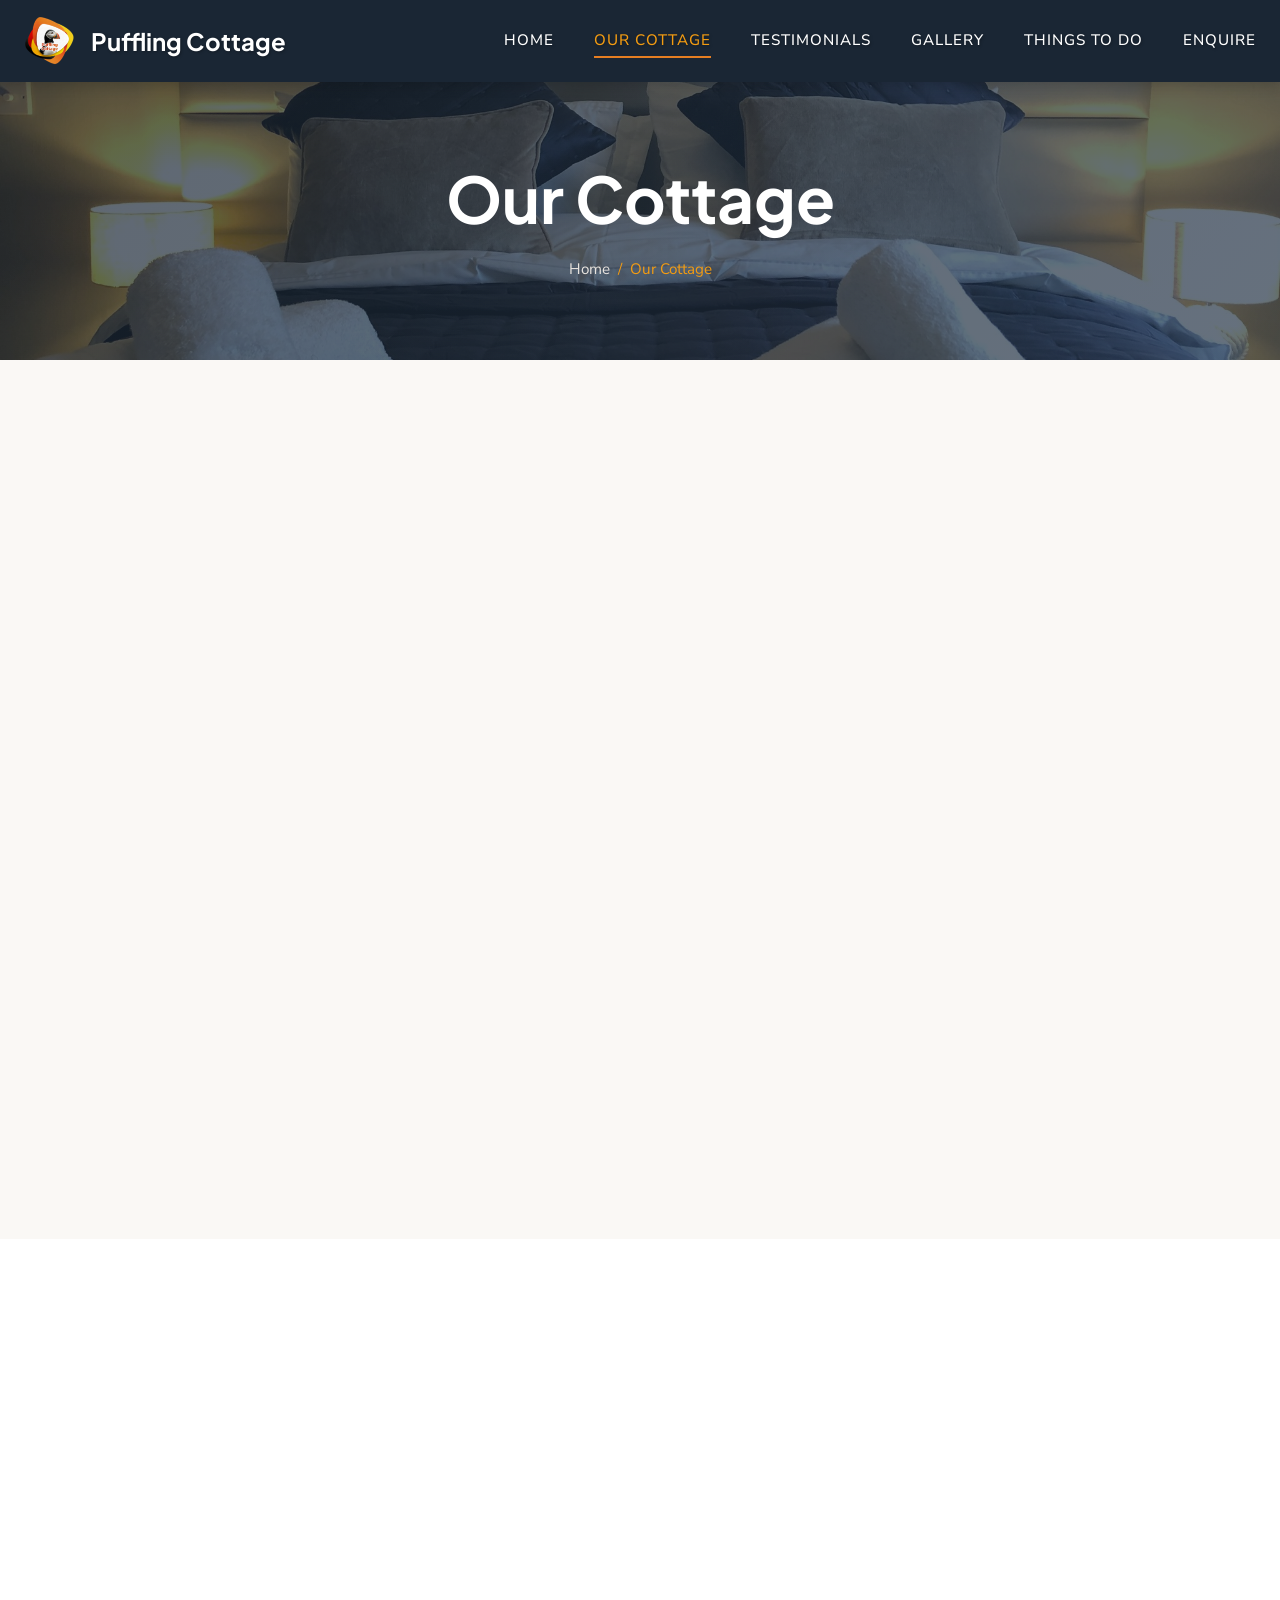
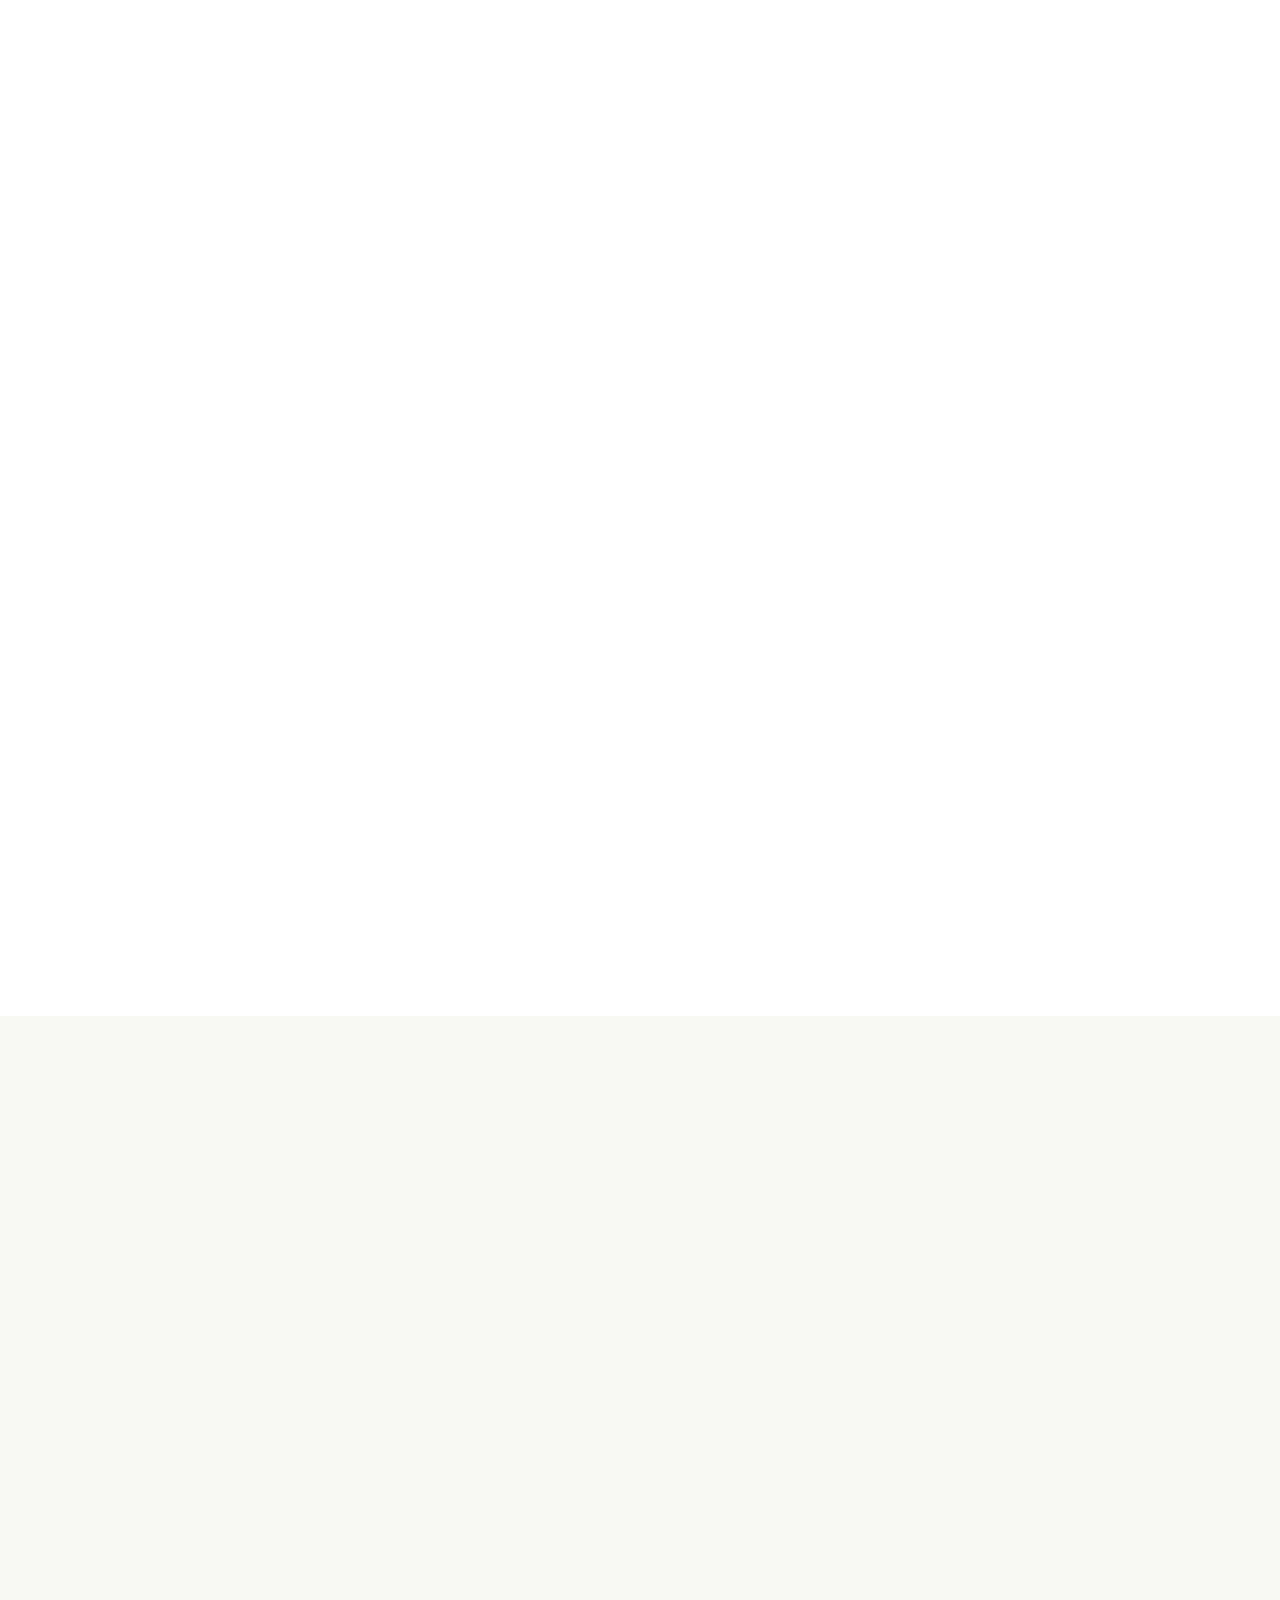
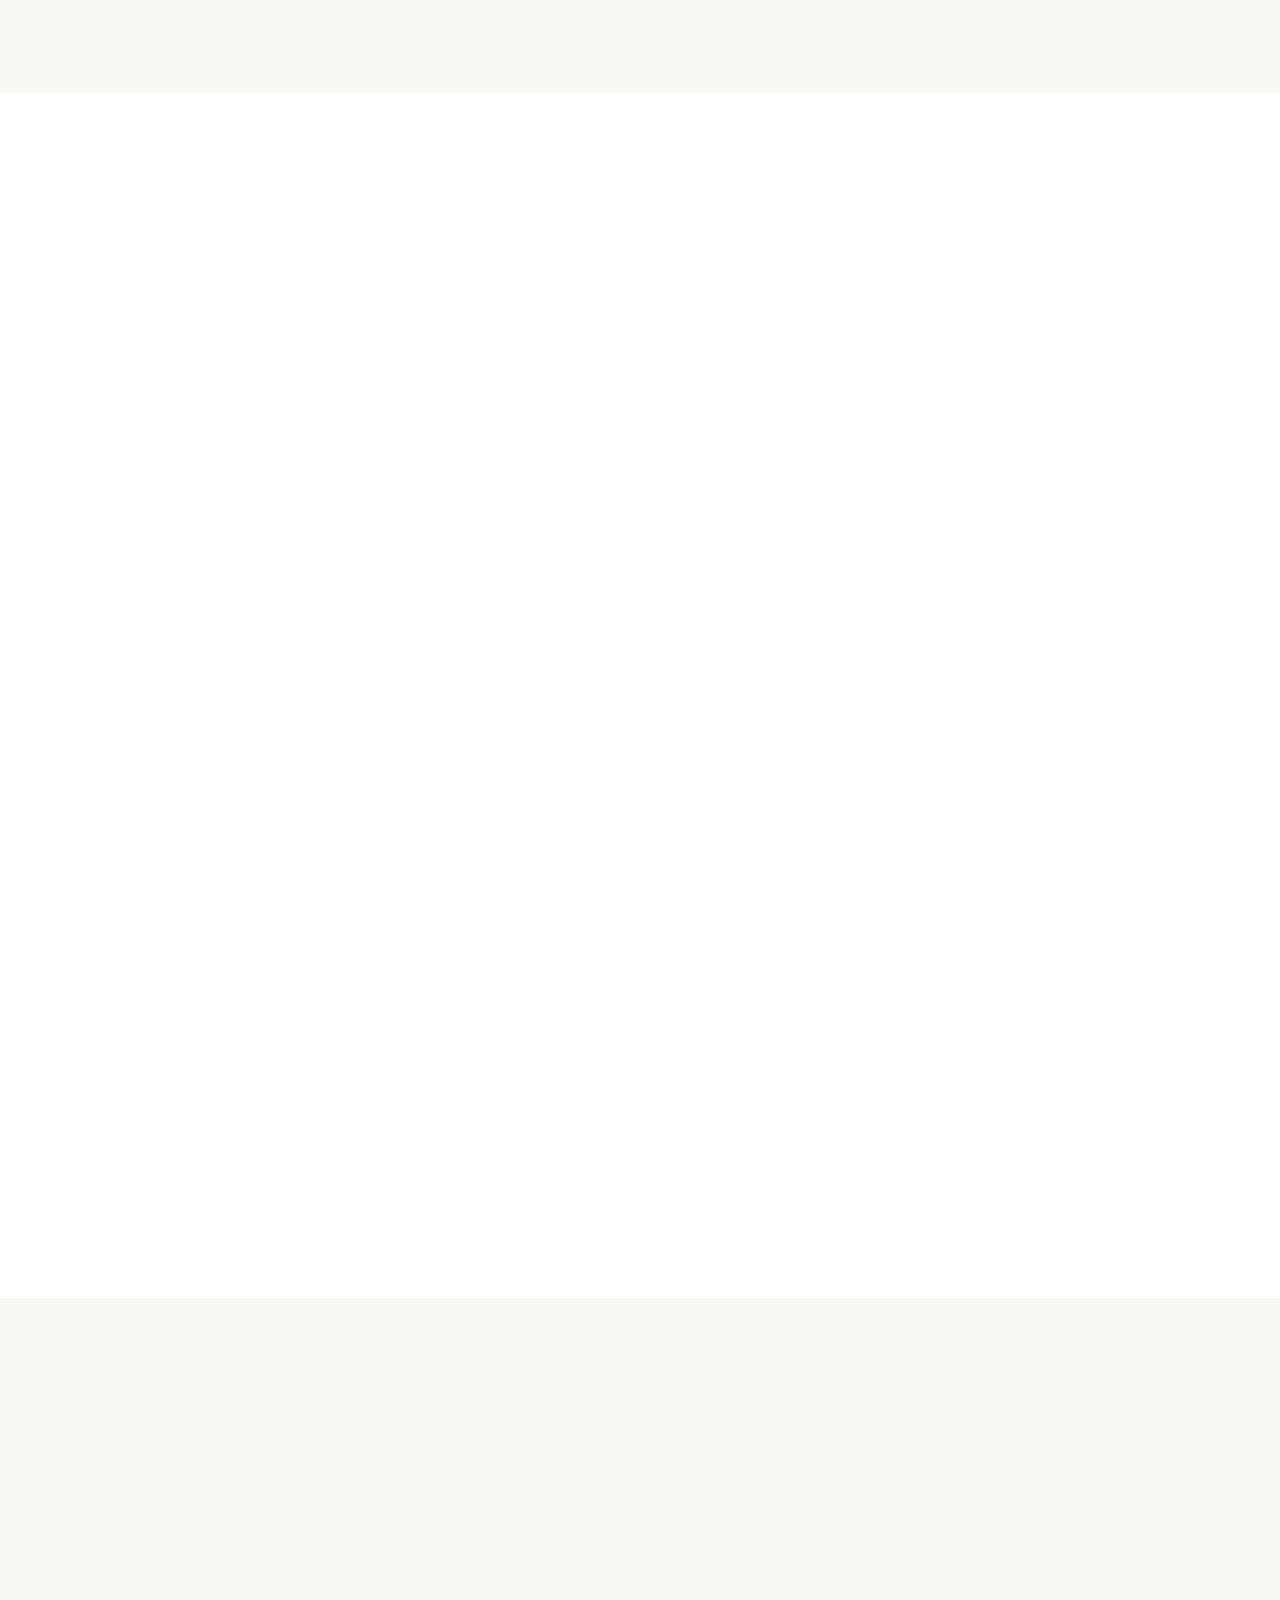
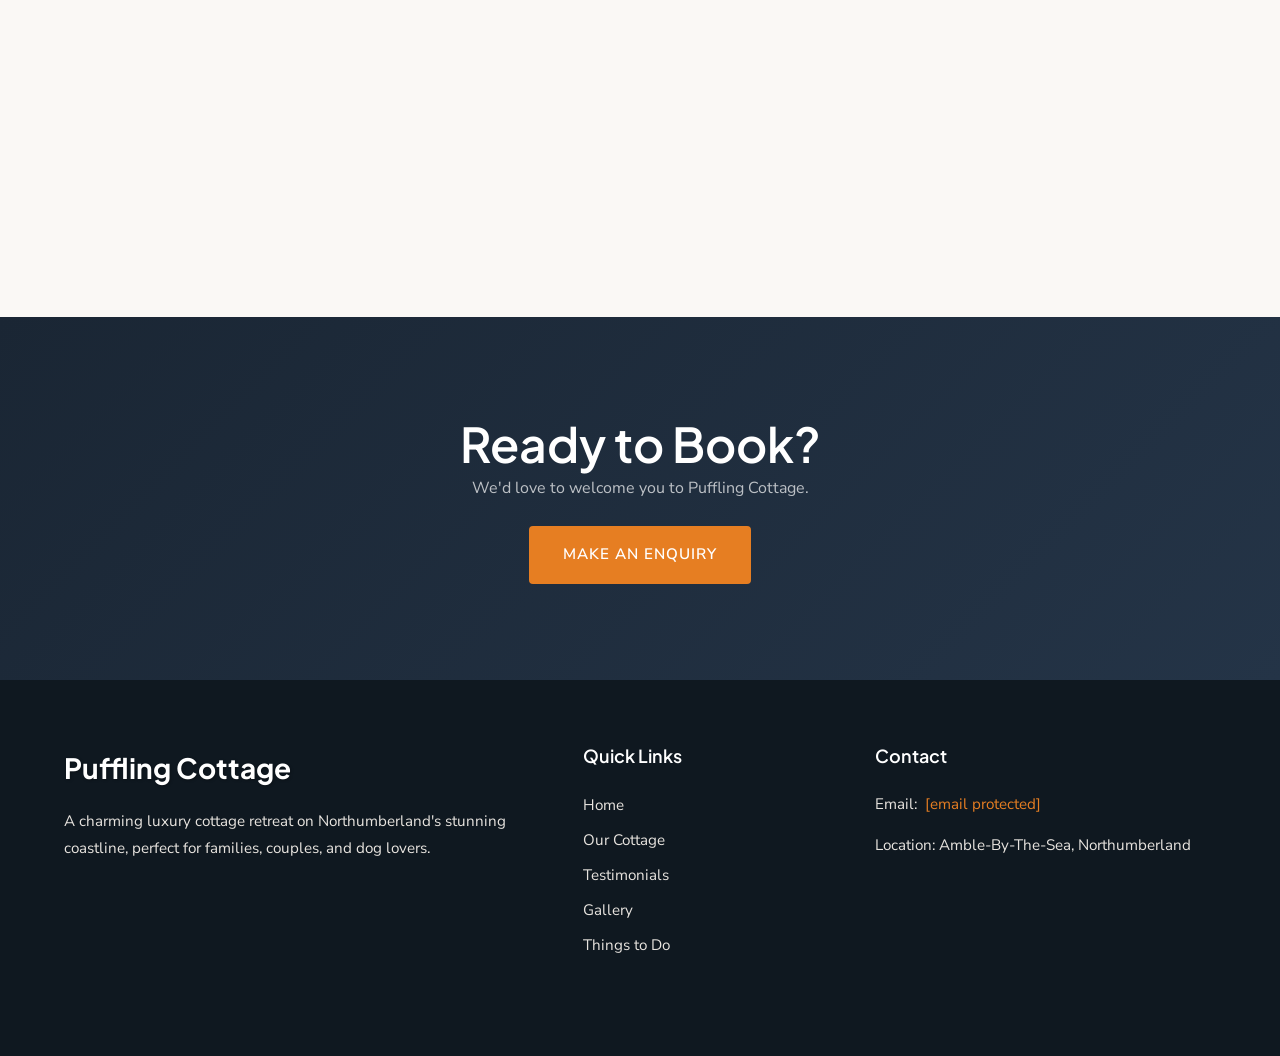
==== commit 196f6d1a: "Update about.html" ====
--- a/about.html
+++ b/about.html
@@ -106,6 +106,11 @@
         
         .accommodation-images .gallery-item:hover img {
             transform: scale(1.02);
+        }
+        
+        /* Third image (dining room) - favour bottom of image */
+        .accommodation-images .gallery-item:nth-child(3) img {
+            object-position: center bottom;
         }
         
         .accommodation-text {
@@ -367,7 +372,7 @@
             <div class="text-center reveal" style="margin-top: var(--spacing-lg); max-width: 800px; margin-left: auto; margin-right: auto;">
                 <p>We're passionate about creating memorable holiday experiences. Every detail at Puffling Cottage has been carefully considered to ensure our guests have everything they need for a comfortable and enjoyable stay.</p>
                 <p>We provide a welcome hamper on arrival, detailed information about the local area, and are always available to answer questions or help with anything you need during your stay.</p>
-                <p>For enquiries, please email us at <a href="mailto:rumahhomesltd@gmail.com" style="color: var(--color-orange);">rumahhomesltd@gmail.com</a></p>
+                <p>For enquiries, please email us at <a href="/cdn-cgi/l/email-protection#81f3f4ece0e9e9eeece4f2edf5e5c1e6ece0e8edafe2eeec" style="color: var(--color-orange);"><span class="__cf_email__" data-cfemail="2e5c5b434f464641434b5d425a4a6e49434f4742004d4143">[email&#160;protected]</span></a></p>
             </div>
         </div>
     </section>
@@ -405,19 +410,7 @@
                 
                 <div class="footer-contact">
                     <h4>Contact</h4>
-                    <p>Email: <a href="mailto:rumahhomesltd@gmail.com">rumahhomesltd@gmail.com</a></p>
+                    <p>Email: <a href="/cdn-cgi/l/email-protection#afdddac2cec7c7c0c2cadcc3dbcbefc8c2cec6c381ccc0c2"><span class="__cf_email__" data-cfemail="ec9e99818d84848381899f809888ac8b818d8580c28f8381">[email&#160;protected]</span></a></p>
                     <p>Location: Amble-By-The-Sea, Northumberland</p>
                 </div>
             </div>
-            
-            <div class="footer-bottom">
-                <p>&copy; 2026 Puffling Cottage. All rights reserved.</p>
-                <p>A Rumah Homes Ltd property</p>
-            </div>
-        </div>
-    </footer>
-
-    <!-- Scripts -->
-    <script src="js/main.js"></script>
-</body>
-</html>
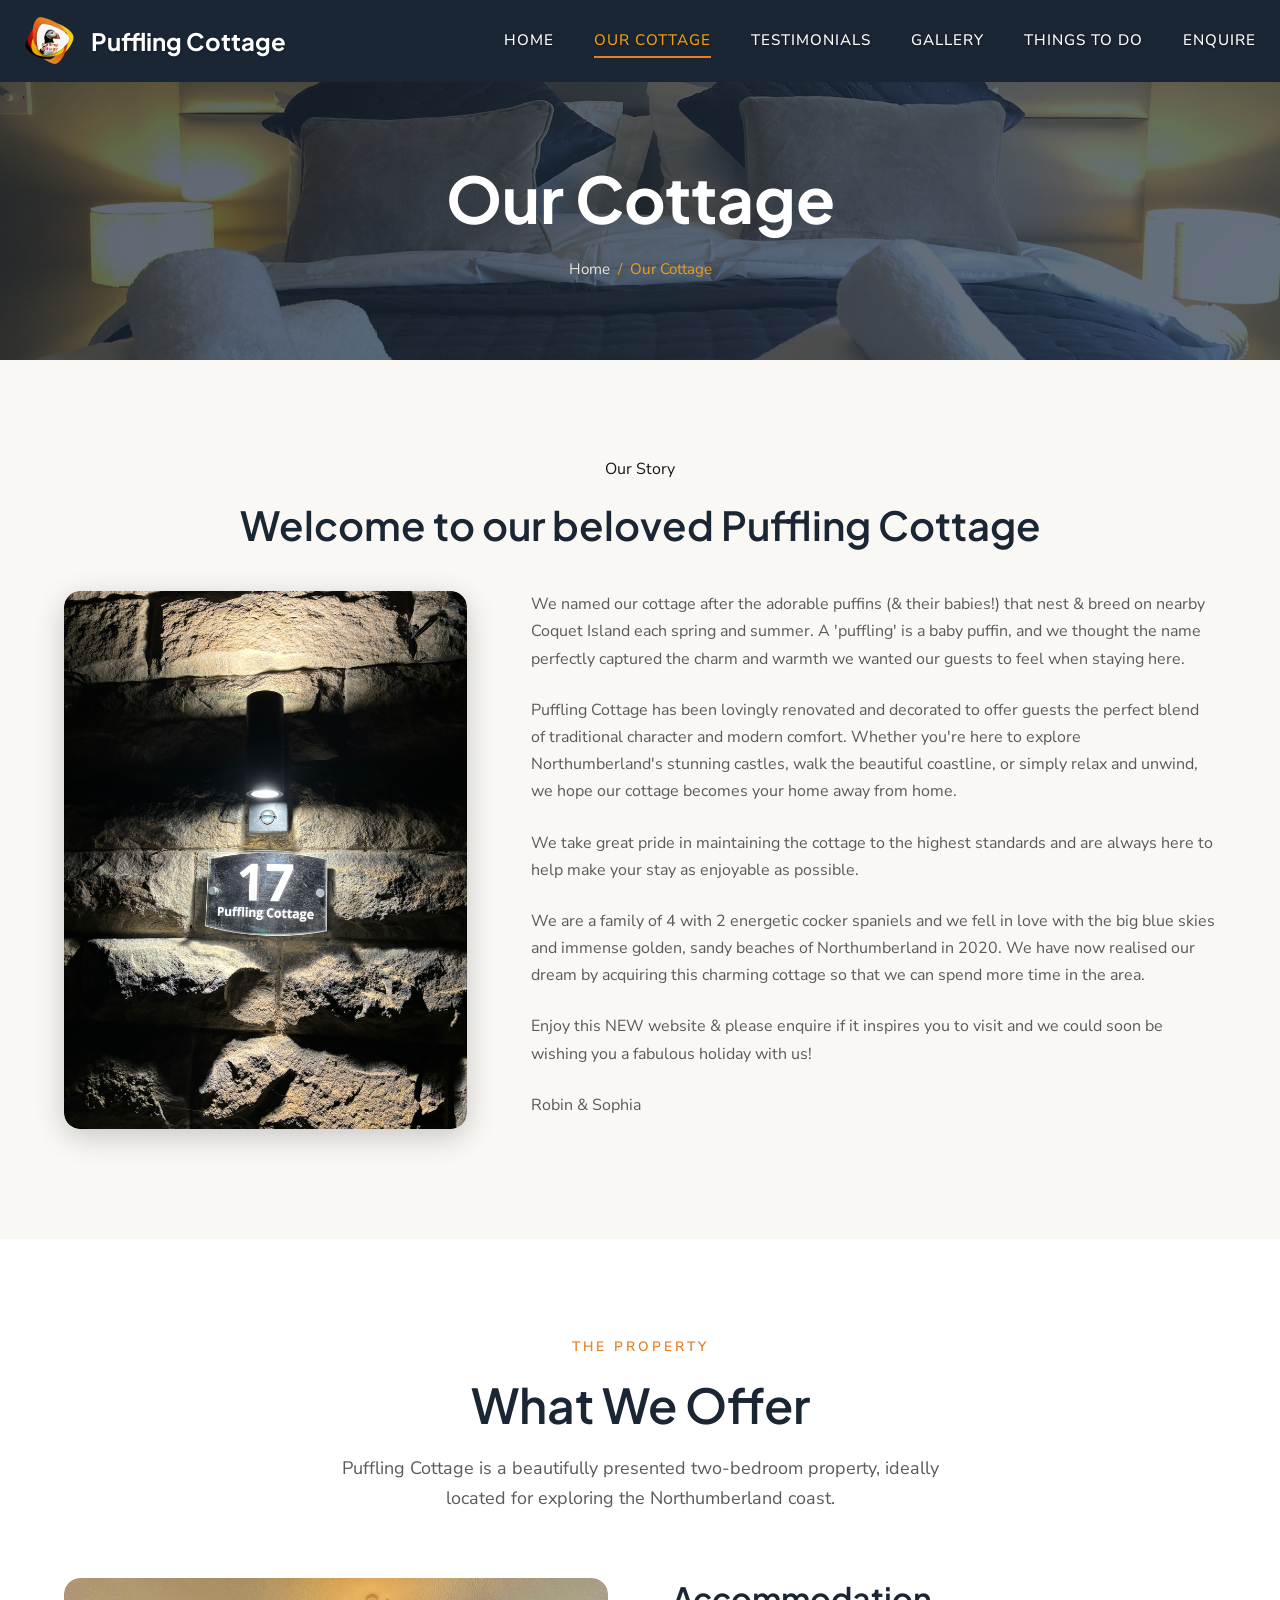
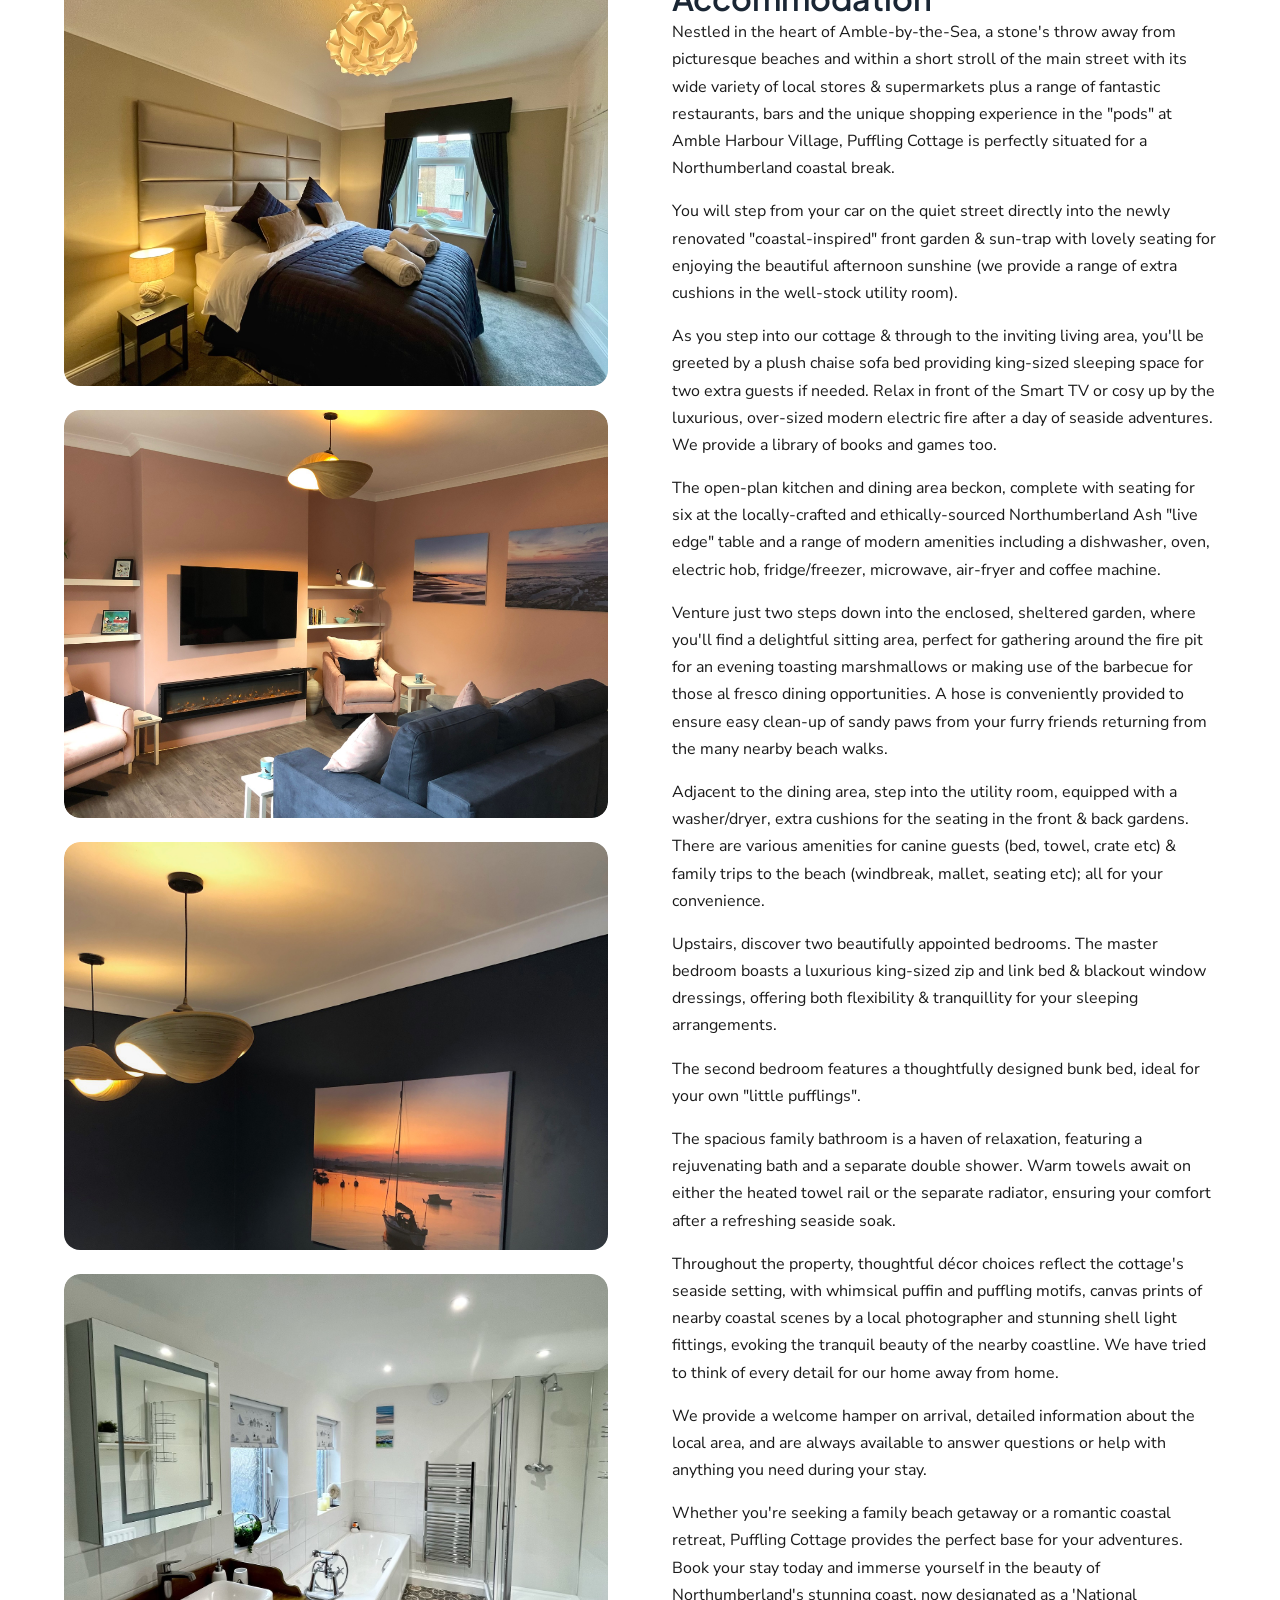
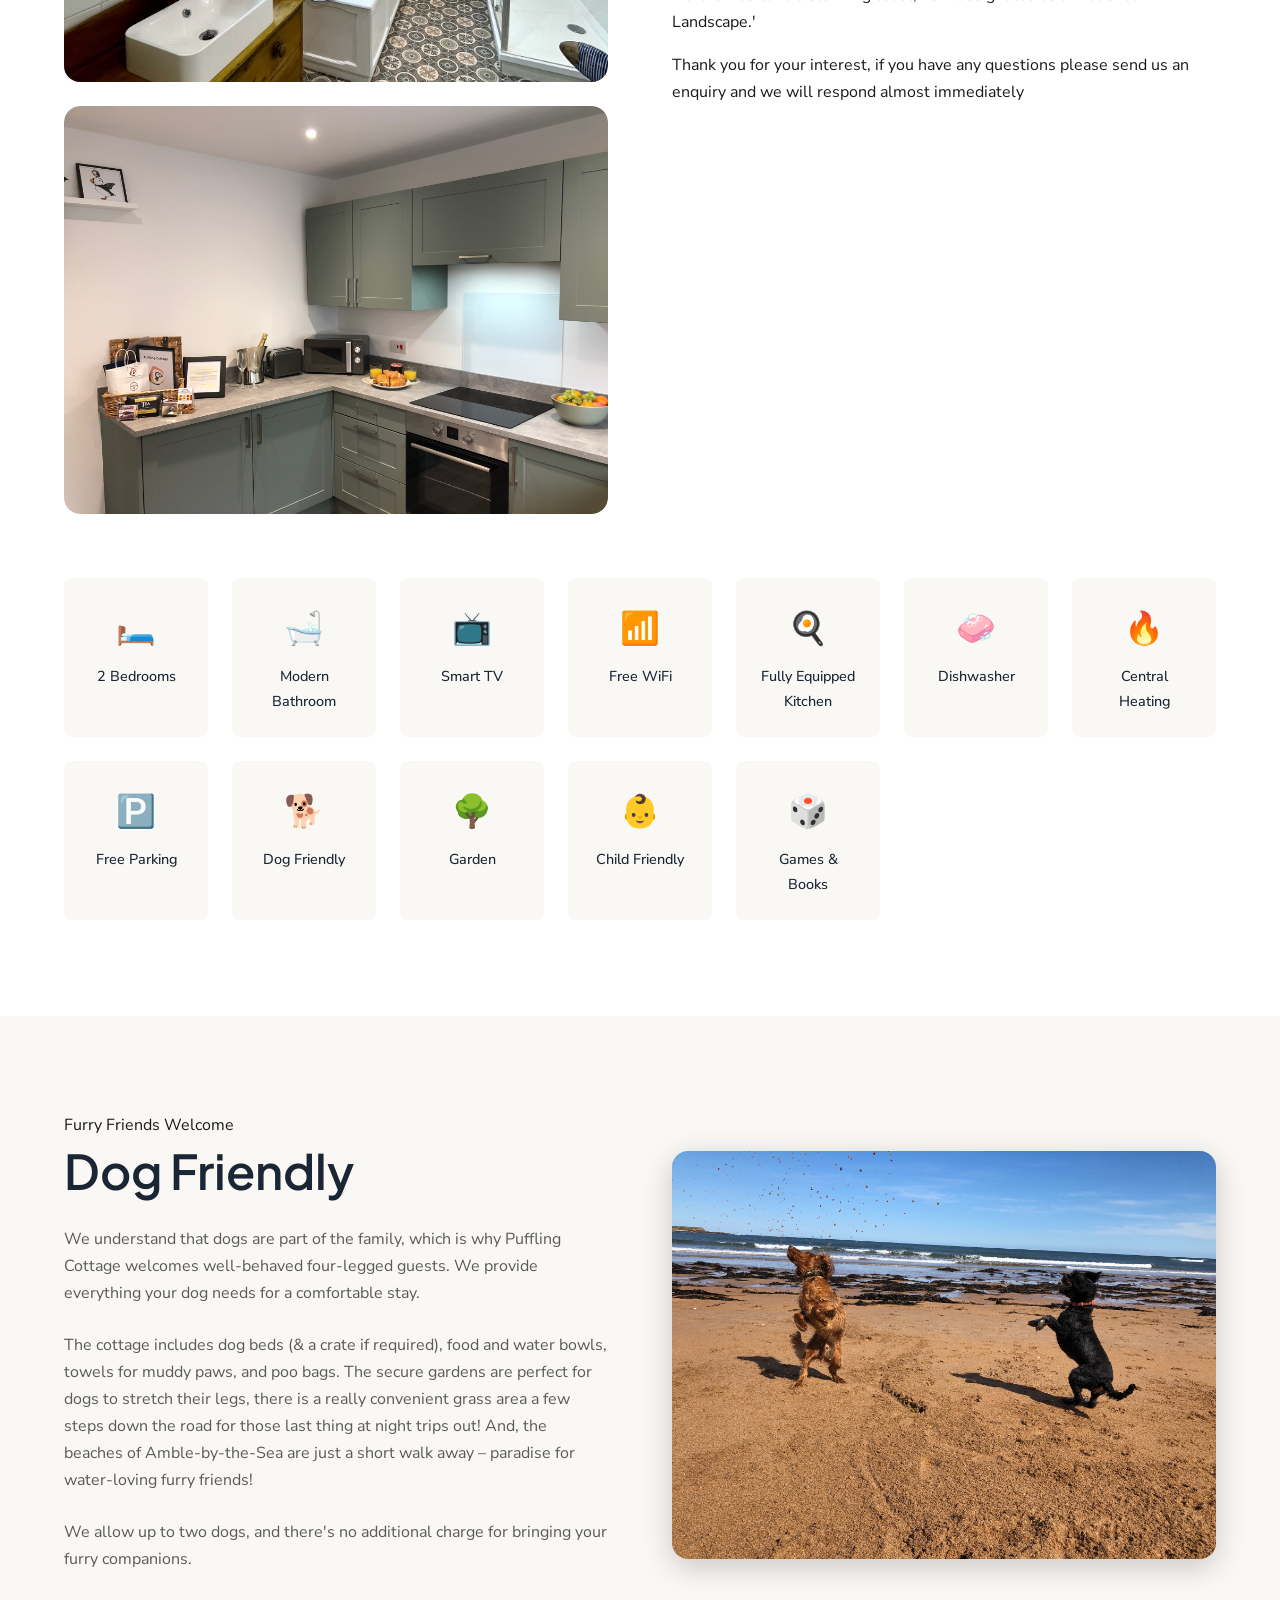
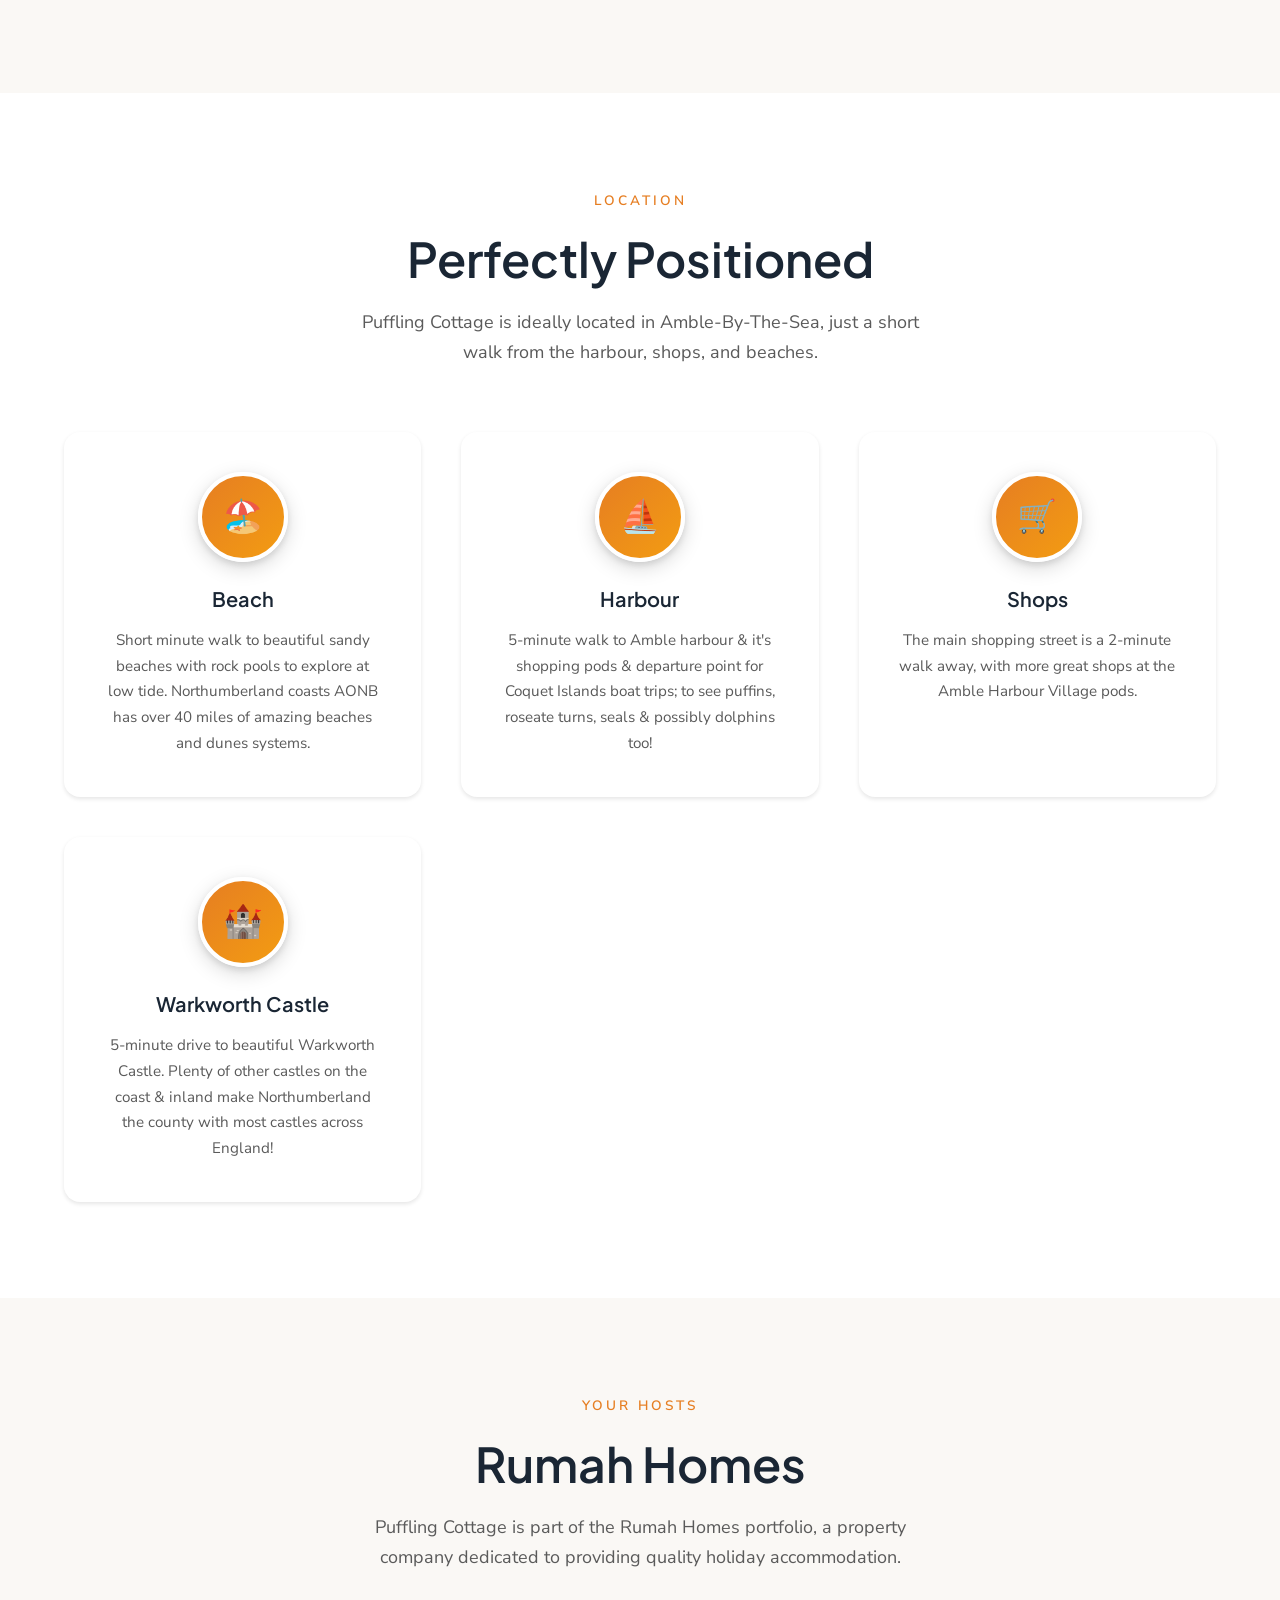
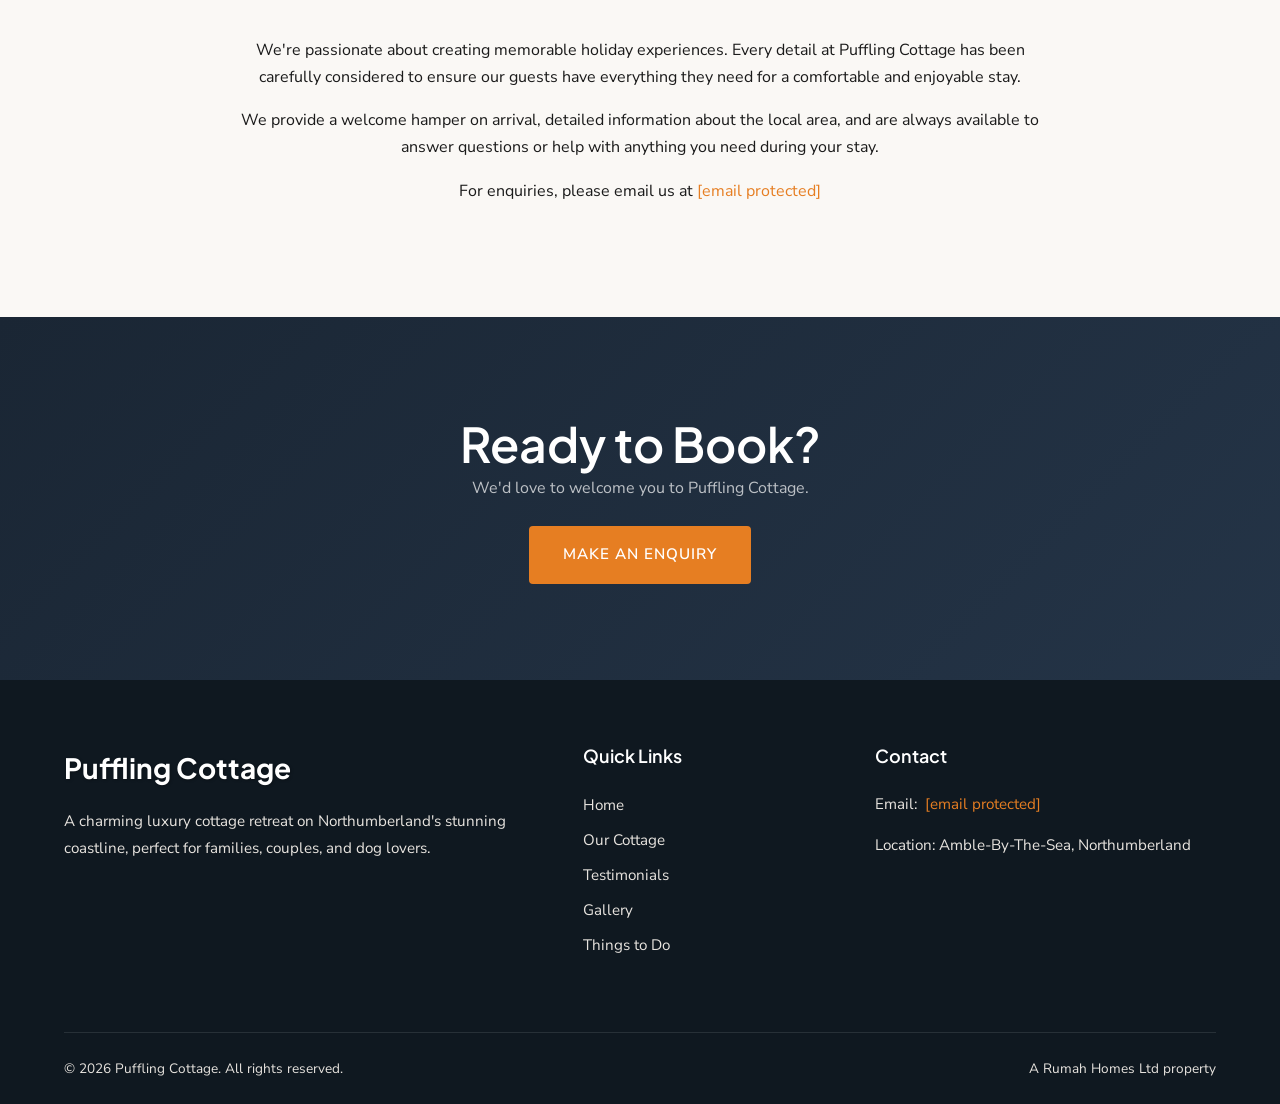
==== commit c4ccd0f9: "Update about.html" ====
--- a/about.html
+++ b/about.html
@@ -414,3 +414,15 @@
                     <p>Location: Amble-By-The-Sea, Northumberland</p>
                 </div>
             </div>
+            
+               <div class="footer-bottom">
+                <p>&copy; 2026 Puffling Cottage. All rights reserved.</p>
+                <p>A Rumah Homes Ltd property</p>
+            </div>
+        </div>
+    </footer>
+
+    <!-- Scripts -->
+    <script src="js/main.js"></script>
+</body>
+</html>
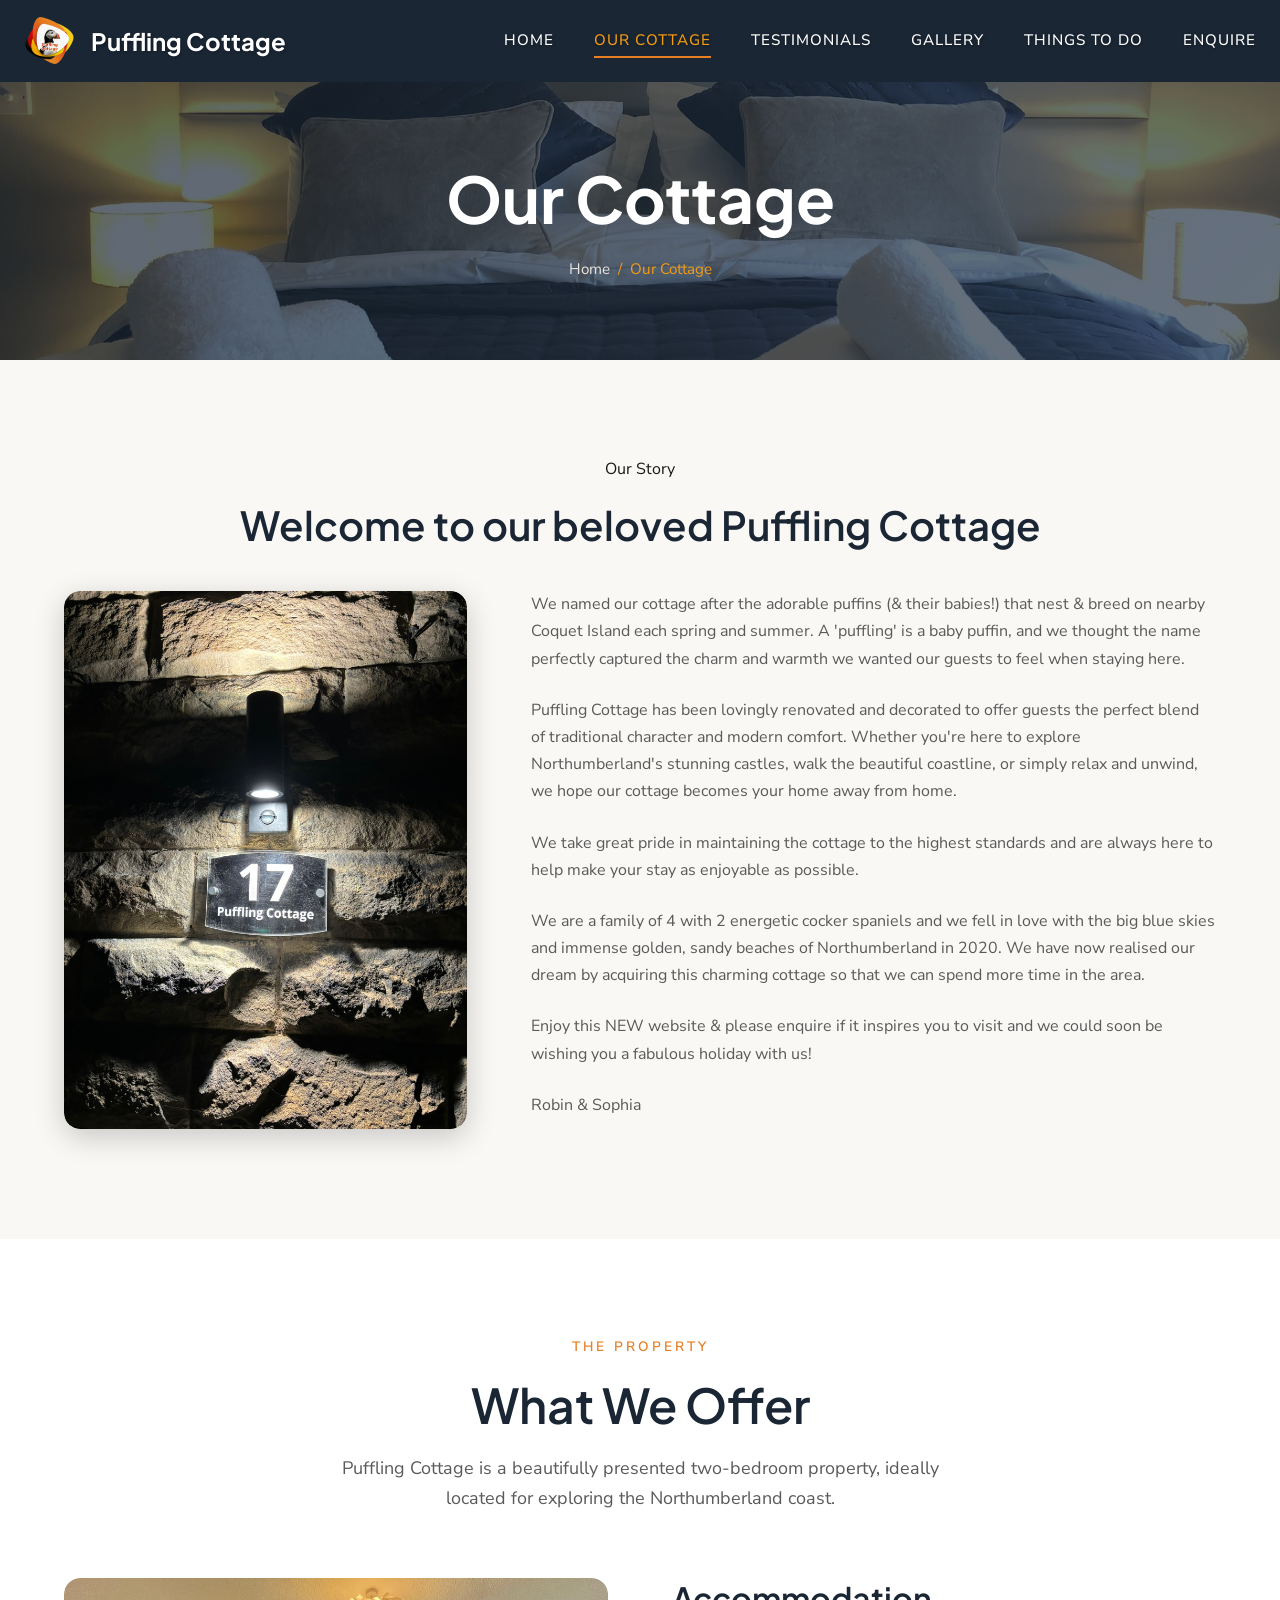
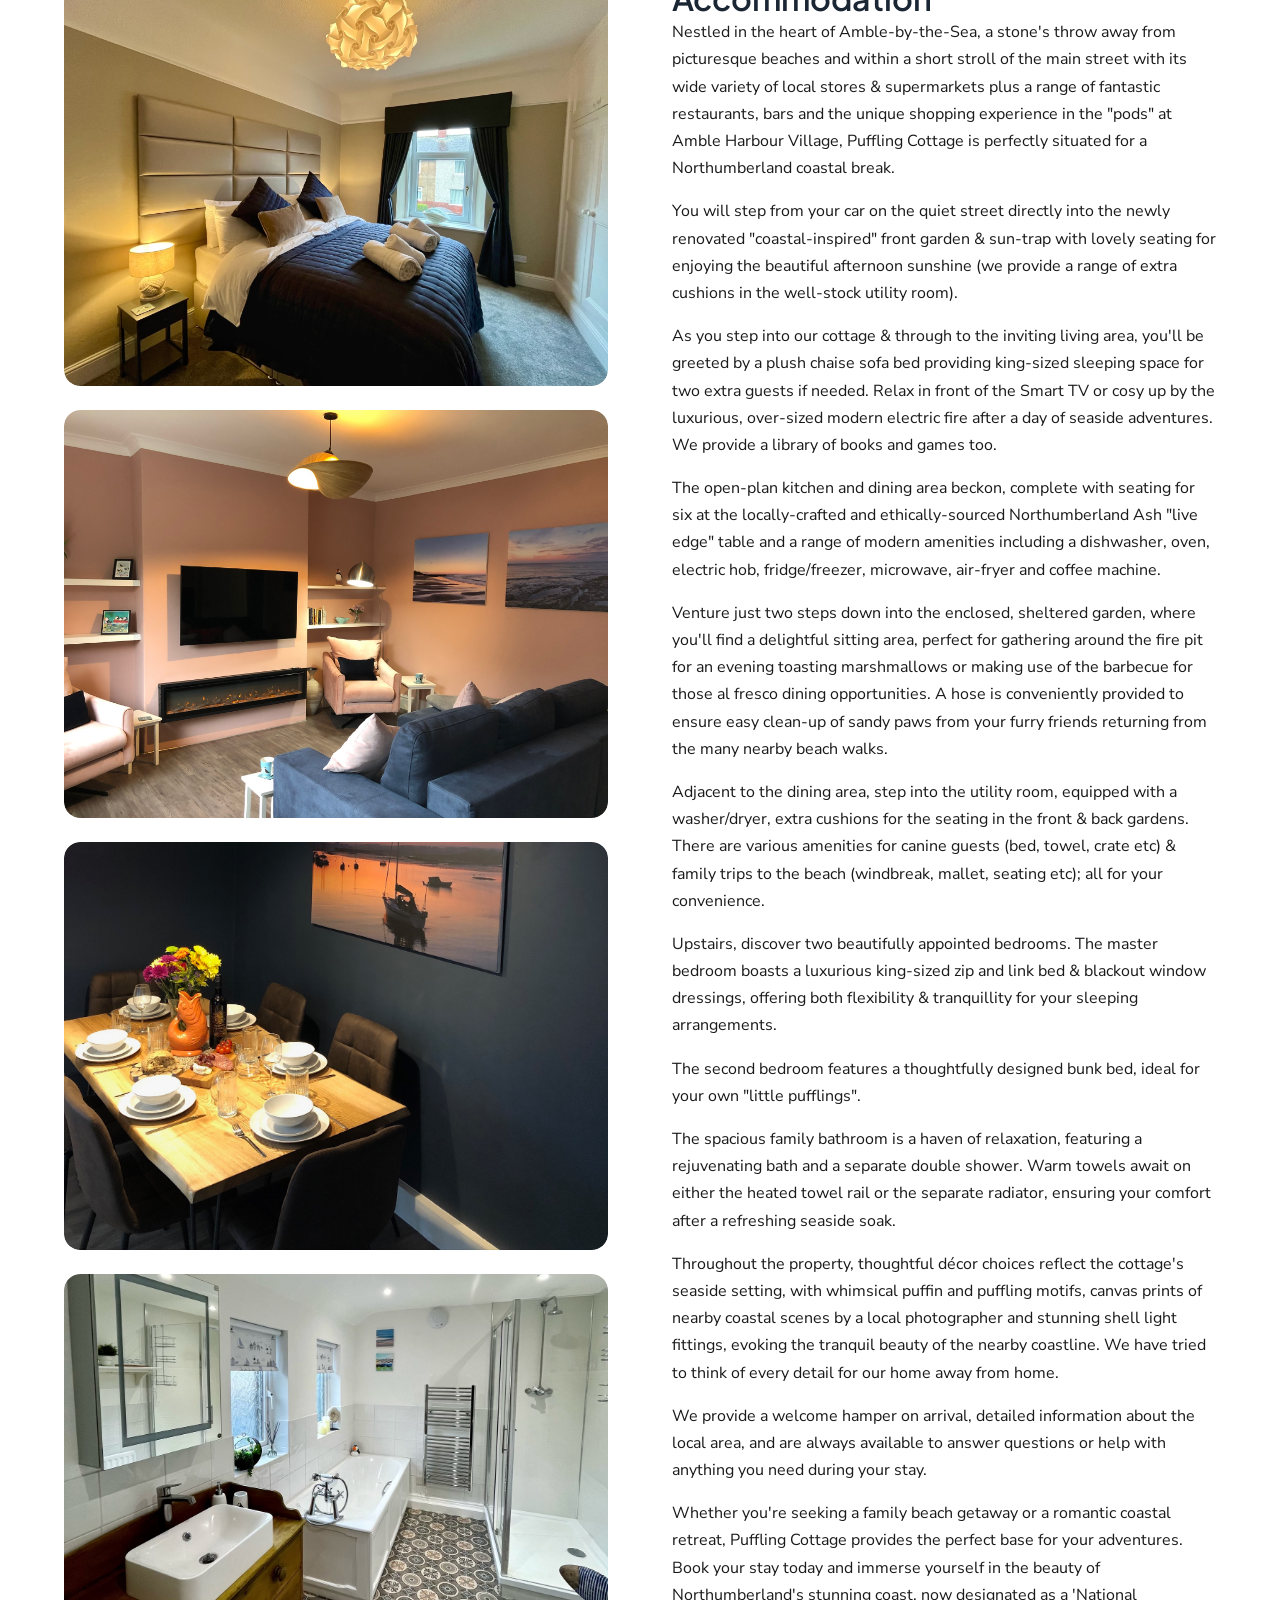
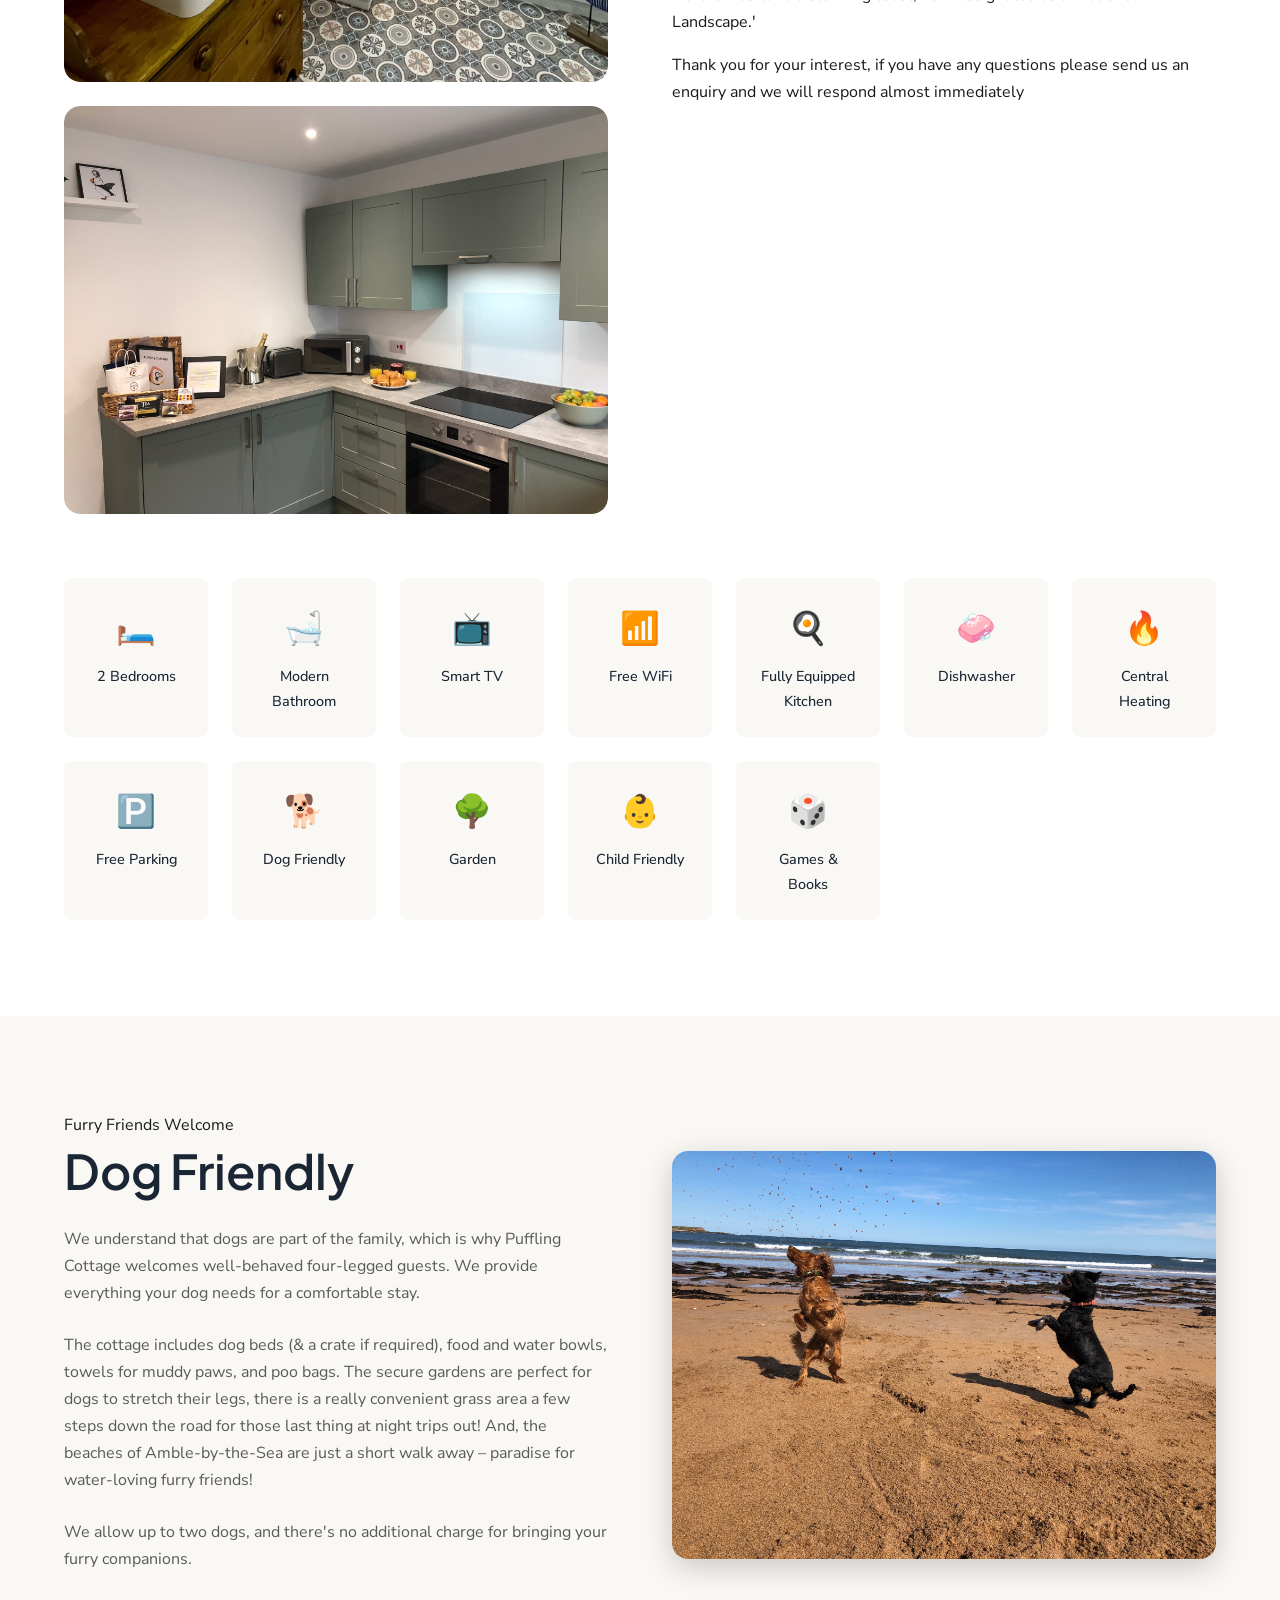
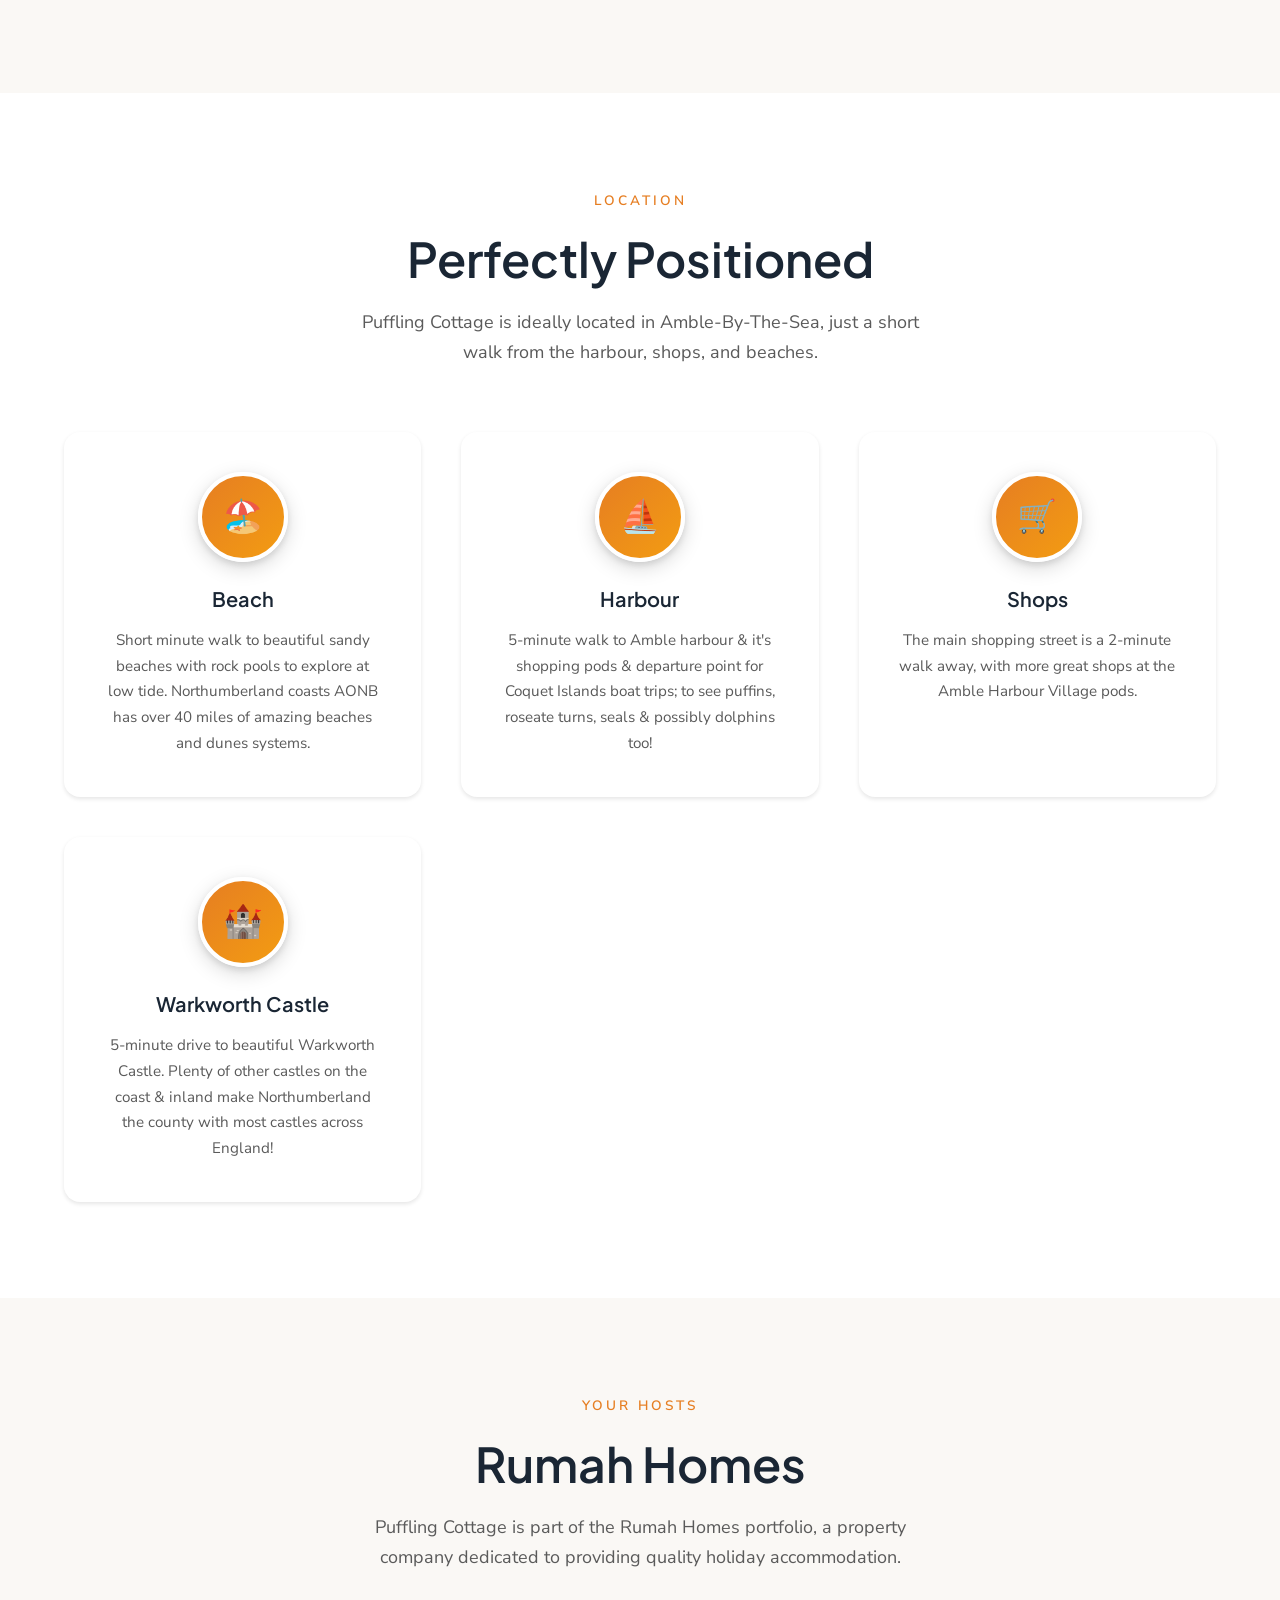
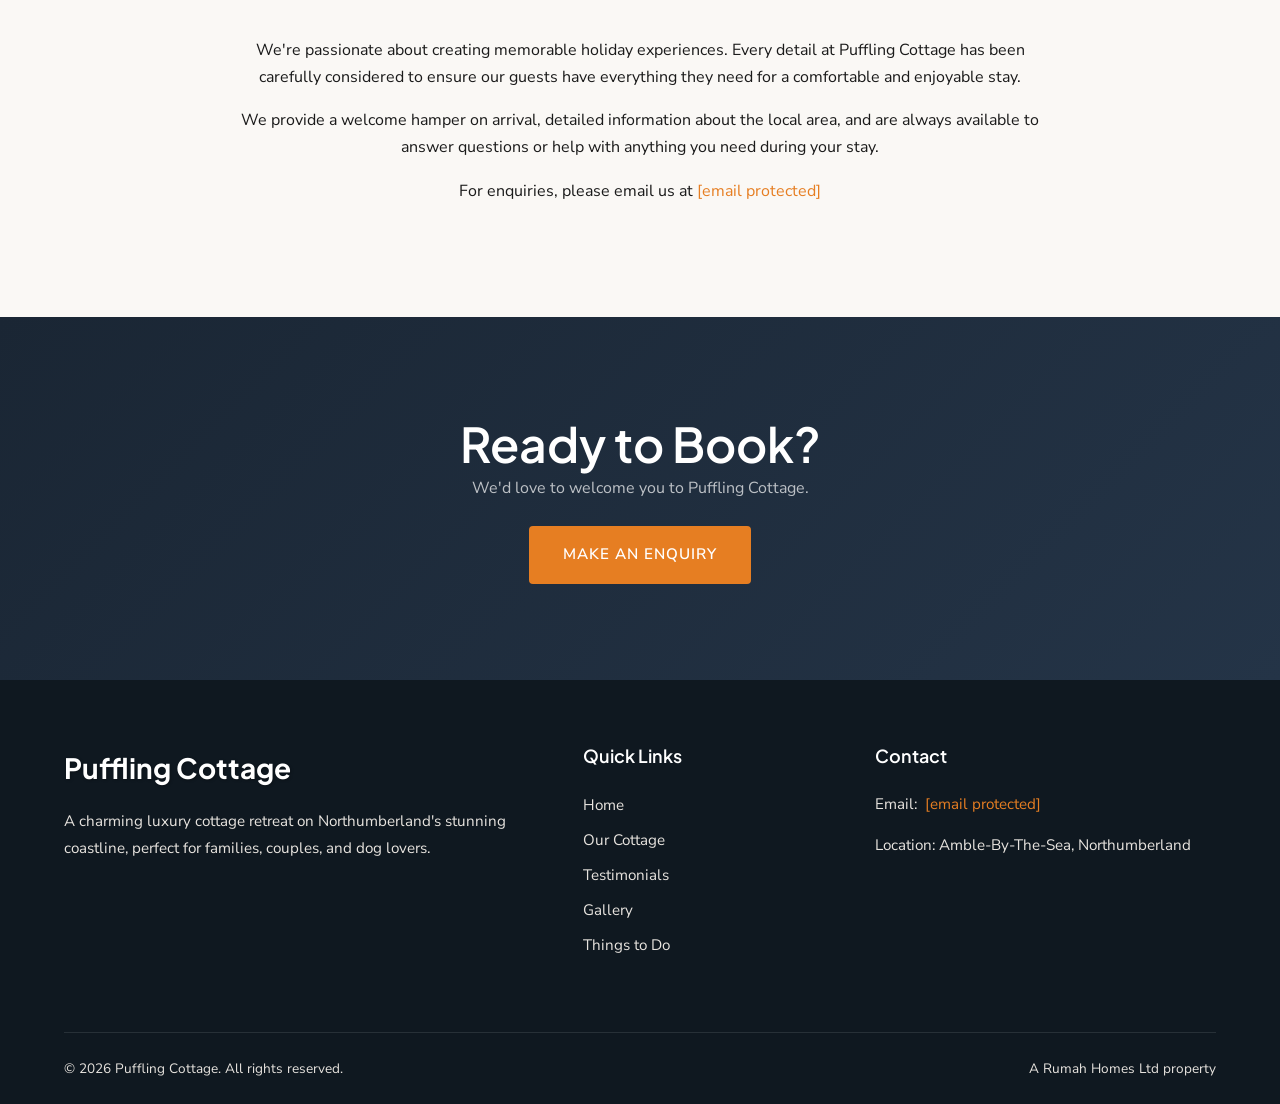
==== commit 64db6ff7: "Update about.html" ====
--- a/about.html
+++ b/about.html
@@ -93,24 +93,26 @@
             position: relative;
             border-radius: var(--radius-lg);
             overflow: hidden;
+            aspect-ratio: 4/3;
         }
         
         .accommodation-images .gallery-item img {
             width: 100%;
-            height: auto;
+            height: 100%;
             display: block;
             border-radius: var(--radius-lg);
             object-fit: cover;
+            object-position: center center;
             transition: transform 0.3s ease;
-        }
-        
-        .accommodation-images .gallery-item:hover img {
-            transform: scale(1.02);
         }
         
         /* Third image (dining room) - favour bottom of image */
         .accommodation-images .gallery-item:nth-child(3) img {
             object-position: center bottom;
+        }
+        
+        .accommodation-images .gallery-item:hover img {
+            transform: scale(1.02);
         }
         
         .accommodation-text {
@@ -372,7 +374,7 @@
             <div class="text-center reveal" style="margin-top: var(--spacing-lg); max-width: 800px; margin-left: auto; margin-right: auto;">
                 <p>We're passionate about creating memorable holiday experiences. Every detail at Puffling Cottage has been carefully considered to ensure our guests have everything they need for a comfortable and enjoyable stay.</p>
                 <p>We provide a welcome hamper on arrival, detailed information about the local area, and are always available to answer questions or help with anything you need during your stay.</p>
-                <p>For enquiries, please email us at <a href="/cdn-cgi/l/email-protection#81f3f4ece0e9e9eeece4f2edf5e5c1e6ece0e8edafe2eeec" style="color: var(--color-orange);"><span class="__cf_email__" data-cfemail="2e5c5b434f464641434b5d425a4a6e49434f4742004d4143">[email&#160;protected]</span></a></p>
+                <p>For enquiries, please email us at <a href="/cdn-cgi/l/email-protection#186a6d7579707077757d6b746c7c587f75797174367b7775" style="color: var(--color-orange);"><span class="__cf_email__" data-cfemail="ddafa8b0bcb5b5b2b0b8aeb1a9b99dbab0bcb4b1f3beb2b0">[email&#160;protected]</span></a></p>
             </div>
         </div>
     </section>
@@ -410,7 +412,7 @@
                 
                 <div class="footer-contact">
                     <h4>Contact</h4>
-                    <p>Email: <a href="/cdn-cgi/l/email-protection#afdddac2cec7c7c0c2cadcc3dbcbefc8c2cec6c381ccc0c2"><span class="__cf_email__" data-cfemail="ec9e99818d84848381899f809888ac8b818d8580c28f8381">[email&#160;protected]</span></a></p>
+                    <p>Email: <a href="/cdn-cgi/l/email-protection#f785829a969f9f989a92849b8393b7909a969e9bd994989a"><span class="__cf_email__" data-cfemail="87f5f2eae6efefe8eae2f4ebf3e3c7e0eae6eeeba9e4e8ea">[email&#160;protected]</span></a></p>
                     <p>Location: Amble-By-The-Sea, Northumberland</p>
                 </div>
             </div>
